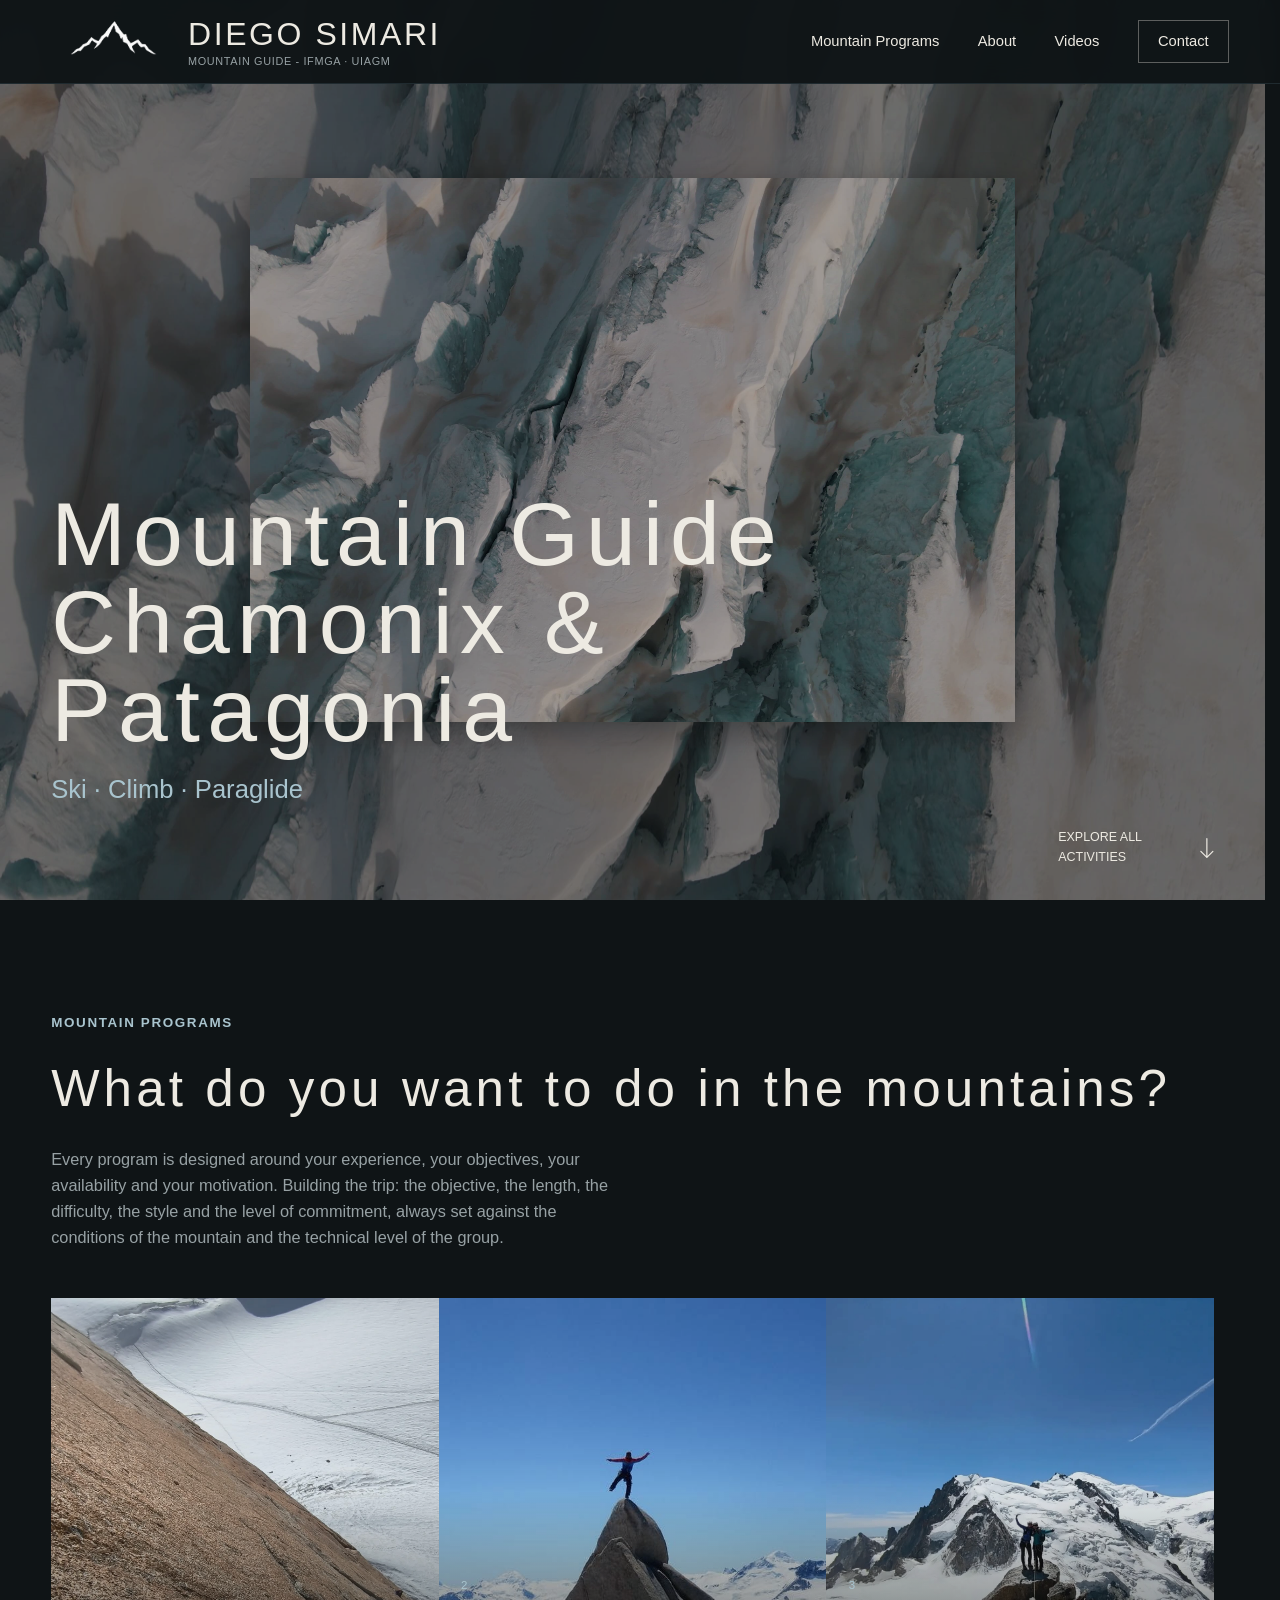
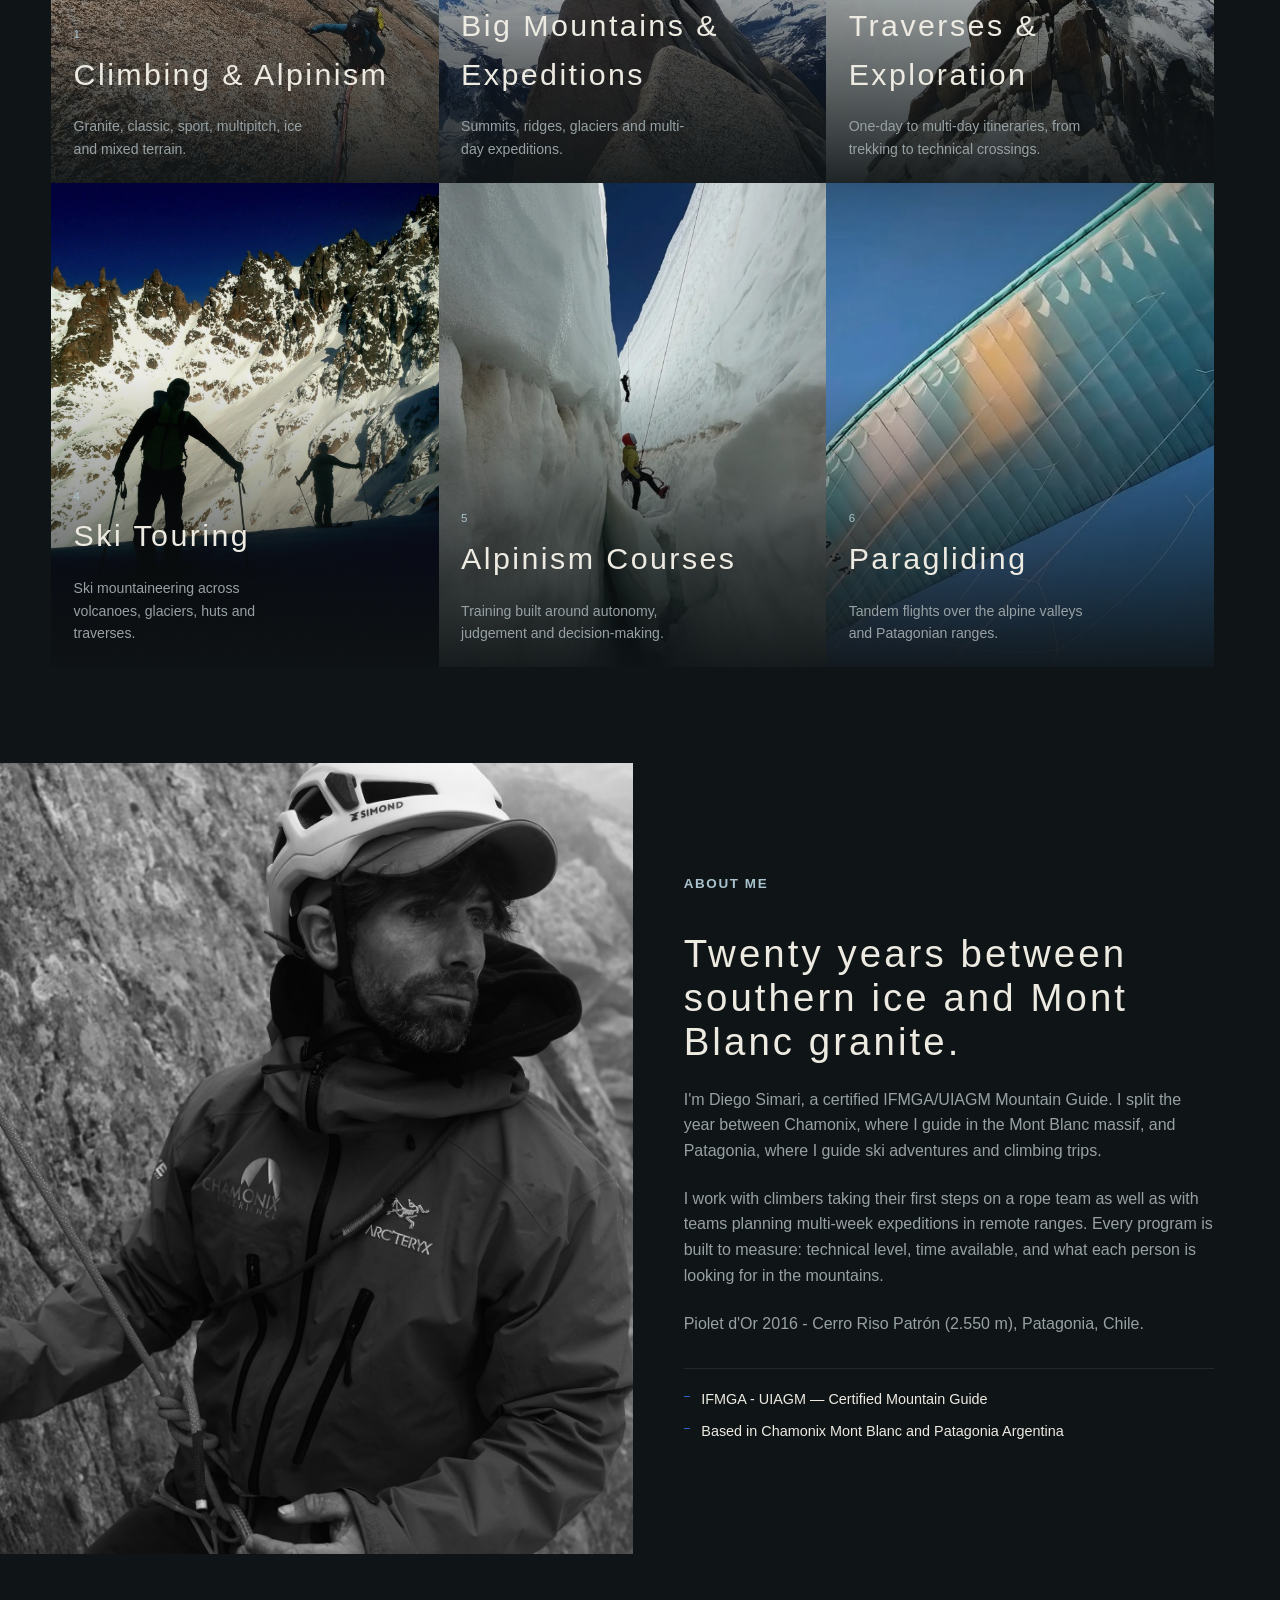
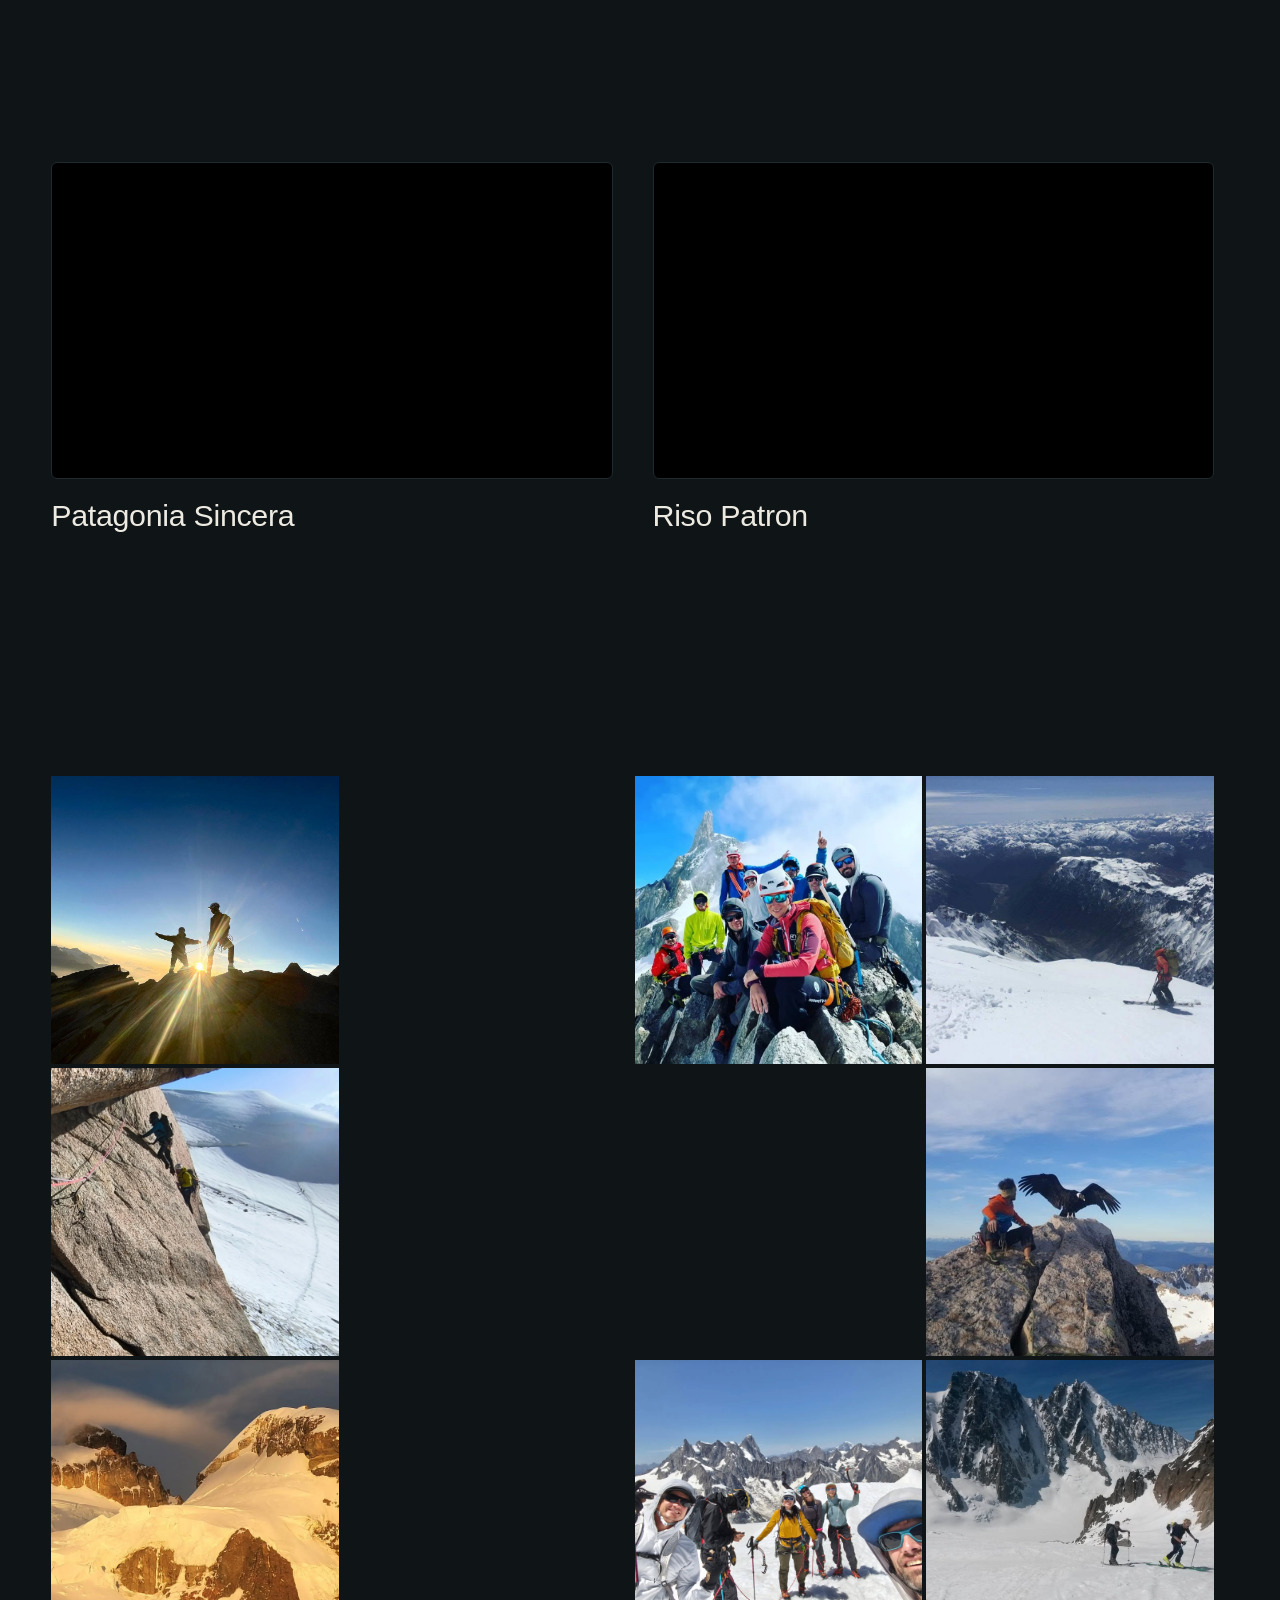
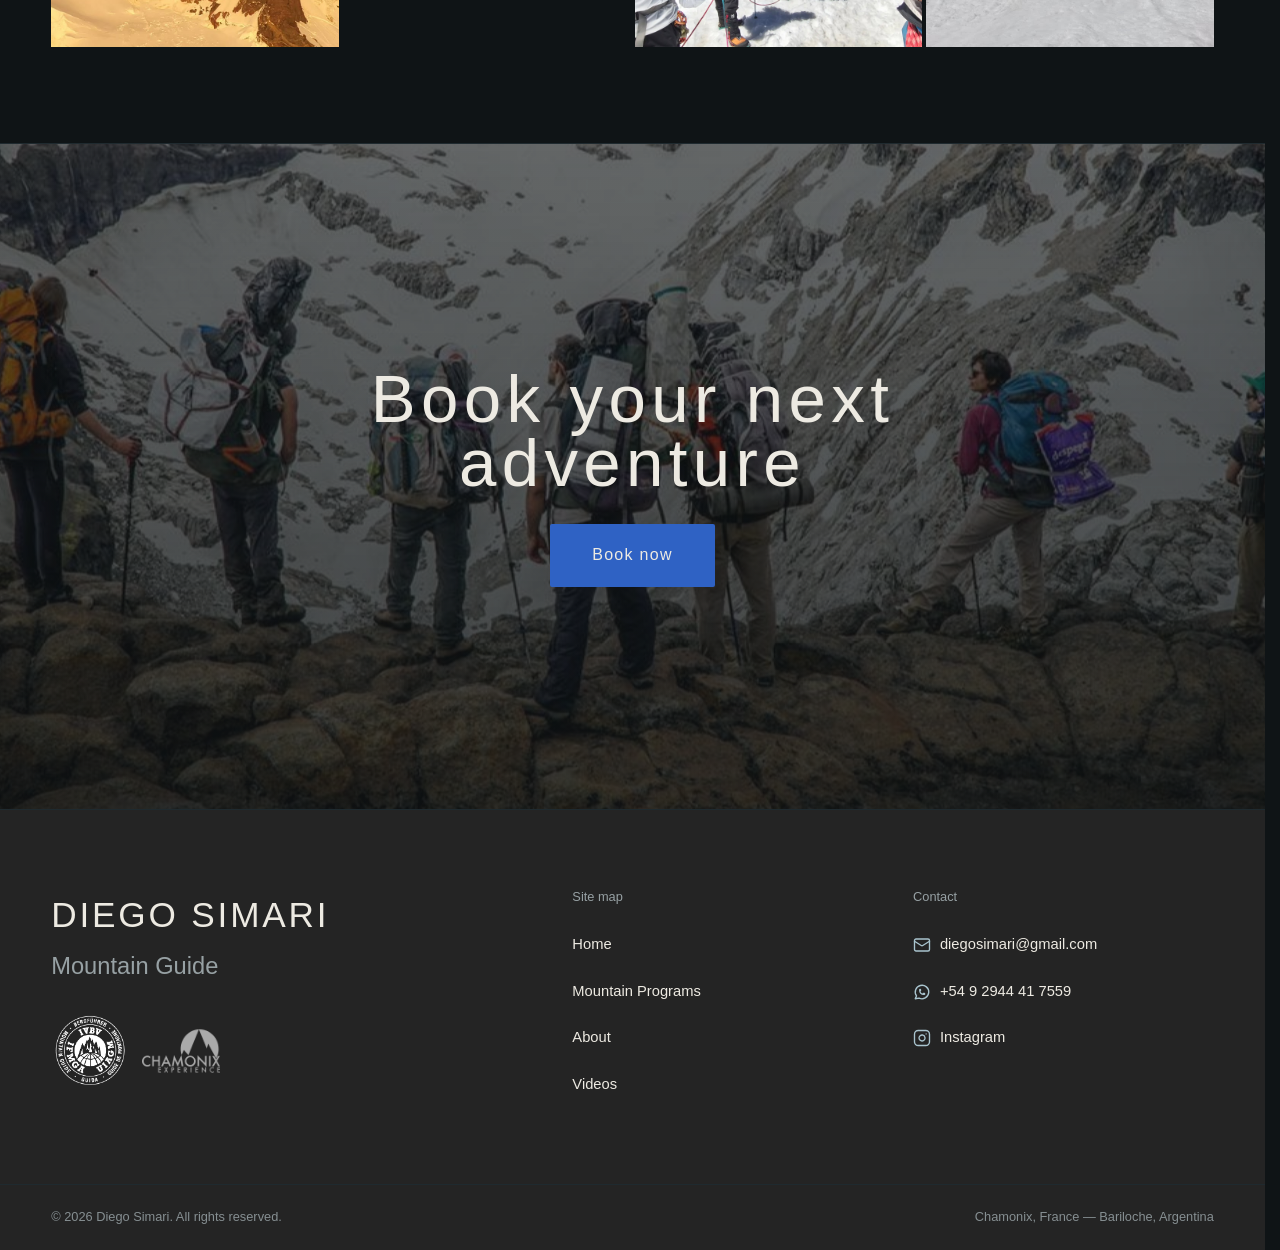
==== index.html @ 01f1dd84 "Publicar versión inicial para cliente" ====
<!DOCTYPE html>
<html lang="en">
<head>
<meta charset="UTF-8">
<meta name="viewport" content="width=device-width, initial-scale=1.0">
<title>Diego Simari — IFMGA/UIAGM Mountain Guide</title>
<meta name="description" content="Diego Simari, IFMGA/UIAGM Mountain Guide. Ski, climbing and paragliding in Chamonix and Patagonia.">

<link rel="preconnect" href="https://fonts.googleapis.com">
<link rel="preconnect" href="https://fonts.gstatic.com" crossorigin>
<link href="https://fonts.googleapis.com/css2?family=Fraunces:ital,opsz,wght@0,9..144,300;0,9..144,400;0,9..144,500;0,9..144,600;1,9..144,400;1,9..144,500&family=Inter:wght@400;500;600&display=swap" rel="stylesheet">

<link rel="stylesheet" href="css/styles.css">
</head>
<body>

<!-- Salto directo al contenido (primer TAB del teclado) -->
<a href="#home" class="skip-link">Skip to content</a>

<!-- Barra de progreso de lectura -->
<div class="scroll-progress" id="scrollProgress" aria-hidden="true"></div>

<!-- ============ NAV ============ -->
<header class="nav" id="nav">
  <div class="nav__inner">
<a href="#home" class="nav__brand">
  <img src="images/logo.png" alt="Logo Diego Simari" class="nav__logo">
  <div class="nav__brand-text">
    <span class="nav__brand-name">DIEGO SIMARI</span>
    <span class="nav__brand-tag">MOUNTAIN GUIDE - IFMGA · UIAGM</span>
  </div>
</a>

    <nav class="nav__links" id="navLinks" aria-label="Main">
      <a href="#guides" class="nav__link">Mountain Programs</a>
      <a href="#about" class="nav__link">About</a>
      <a href="#videos" class="nav__link">Videos</a>
      <a href="#contact" class="nav__link nav__link--cta">Contact</a>
    </nav>

    <button class="nav__toggle" id="navToggle" aria-expanded="false" aria-controls="navLinks" aria-label="Open menu">
      <span></span><span></span><span></span>
    </button>
  </div>
</header>

<!-- ============ HERO ============ -->
<section id="home" class="hero">
  <div class="hero__media" id="heroMedia">
    <!-- REEMPLAZAR: foto principal de montaña (idealmente 2400x1600px o más) -->
  <img class="ph ph--hero" src="images/hero.jpg" alt="" fetchpriority="high" decoding="async">

  <video class="hero__video" autoplay loop muted playsinline preload="metadata" poster="images/hero.jpg" aria-hidden="true" tabindex="-1">
      <source src="videos/banner.mp4" type="video/mp4">
    </video>
  </div>
  <div class="hero__scrim"></div>

  <div class="hero__content">
     <h1 class="hero__titlee">Mountain Guide</h1>
    <h1 class="hero__title">Chamonix &amp; Patagonia</h1>
    <p class="hero__subtitle">Ski · Climb · Paraglide</p>
  </div>

  <a href="#guides" class="hero__scroll" aria-label="Keep scrolling">
    <span>EXPLORE ALL ACTIVITIES</span>
    <svg width="16" height="24" viewBox="0 0 16 24" fill="none" aria-hidden="true">
      <path d="M8 1V23M8 23L1 16M8 23L15 16" stroke="currentColor" stroke-width="1.4" stroke-linecap="round" stroke-linejoin="round"/>
    </svg>
  </a>
</section>

<!-- ============ GUIDES ============ -->
<section id="guides" class="guiadas">
  <div class="section-head">
    <p class="section-head__eyebrow">Mountain programs</p>
    <h2 class="section-head__title">What do you want to do in the mountains?</h2>
    <p class="section-head__lede">Every program is designed around your experience, your objectives, your availability and your motivation. Building the trip: the objective, the length, the difficulty, the style and the level of commitment, always set against the conditions of the mountain and the technical level of the group.</p>
    <!-- <p class="section-head__flow">Objective → Experience → Duration → Technical level → Intensity → Conditions → Final program</p> -->
  </div>

  <div class="guide-grid" id="guideGrid">
    <!-- Las 6 tarjetas se generan desde js/script.js (objeto GUIDES) -->
  </div>
</section>

<!-- Guide modal -->
<div class="modal" id="guideModal" aria-hidden="true">
  <div class="modal__backdrop" data-close></div>
  <div class="modal__panel" role="dialog" aria-modal="true" aria-labelledby="modalTitle">
    <button class="modal__close" data-close aria-label="Close">
      <svg width="18" height="18" viewBox="0 0 18 18" fill="none" aria-hidden="true">
        <path d="M1 1L17 17M17 1L1 17" stroke="currentColor" stroke-width="1.4" stroke-linecap="round"/>
      </svg>
    </button>

    <div class="modal__body">
      <div class="modal__photos" id="modalPhotos"><!-- fotos generadas por JS --></div>

      <div class="modal__text">
        <p class="modal__code" id="modalCode"></p>
        <h3 class="modal__title" id="modalTitle"></h3>
        <p class="modal__tagline" id="modalTagline"></p>
        <div class="modal__paragraphs" id="modalParagraphs"></div>
      </div>
    </div>

    <div class="modal__footer">
      <p class="modal__footer-text" id="modalFooterText"></p>
      <a href="#contact" class="btn btn--primary" data-close>Book now</a>
    </div>
  </div>
</div>

<!-- ============ ABOUT ============ -->
<section id="about" class="about">
  <div class="about__media">
    <!-- REEMPLAZAR: retrato de Diego en montaña -->
     <img class="ph ph--about" src="images/diegop.jpg" alt="Diego Simari, IFMGA mountain guide" loading="lazy" decoding="async">
  </div>

  <div class="about__content">
    <p class="about__eyebrow">About Me</p>
    <h2 class="about__title">Twenty years between southern ice and Mont Blanc granite.</h2>
    <p class="about__text">
      I'm Diego Simari, a certified IFMGA/UIAGM Mountain Guide. I split the year between Chamonix, where I guide 
      in the Mont Blanc massif, and Patagonia, where I guide ski adventures and climbing trips.
    </p>
    <p class="about__text">
      I work with climbers taking their first steps on a rope team as well as with teams planning multi-week
      expeditions in remote ranges. Every program is built to measure: technical level, time available, and
      what each person is looking for in the mountains.
    </p>
      <p class="about__text">
     Piolet d'Or 2016 - Cerro Riso Patrón (2.550 m), Patagonia, Chile.
    </p>

    <ul class="about__creds">
      <li>IFMGA - UIAGM — Certified Mountain Guide</li>
      <li>Based in Chamonix Mont Blanc and Patagonia Argentina</li>
    </ul>
  </div>
</section>


<!-- ============ FEATURED VIDEOS ============ -->
<section class="videos-section" id="videos">
  <div class="videos-section__container">
    <div class="videos-grid">
      
      <!-- Video 1 -->
      <article class="video-card">
        <div class="video-card__wrapper">
          <iframe 
            src="https://www.youtube.com/embed/SKAvzhN_6uI" 
            title="Patagonia Sincera" 
            allow="accelerometer; autoplay; clipboard-write; encrypted-media; gyroscope; picture-in-picture; web-share" 
            referrerpolicy="strict-origin-when-cross-origin"
            loading="lazy"
            allowfullscreen>
          </iframe>
        </div>
        <h3 class="video-card__title">Patagonia Sincera</h3>
      </article>

      <!-- Video 2 -->
      <article class="video-card">
        <div class="video-card__wrapper">
          <iframe 
            src="https://player.vimeo.com/video/209750060?title=0&byline=0&portrait=0" 
            width="100%" 
            height="100%" 
            frameborder="0" 
            allow="autoplay; fullscreen; picture-in-picture" 
            allowfullscreen>
          </iframe>
        </div>
        <h3 class="video-card__title">Riso Patron</h3>
      </article>

    </div>
  </div>
</section>

<!-- ============ GALLERY ============ -->
<section class="gallery">
  <div class="section-head section-head--center">
    <!-- <h2 class="section-head__title">On the mountain</h2> -->
  </div>

  <div class="gallery__grid" id="galleryGrid">
    <img src="images/summit2.jpg" alt="Summit ridge at sunrise" loading="lazy" decoding="async">
    <img src="images/climb5.jpg" alt="Granite multipitch climbing" loading="lazy" decoding="async">
    <img src="images/summit3.jpg" alt="Summit push on snow" loading="lazy" decoding="async">
    <img src="images/ski.jpg" alt="Ski touring descent" loading="lazy" decoding="async">
    <img src="images/climb4.jpeg" alt="Rock climbing on Patagonian granite" loading="lazy" decoding="async">
    <img src="images/summit7.jpg" alt="Team on the summit" loading="lazy" decoding="async">
    <img src="images/lookout.jpg" alt="Lookout over the valley" loading="lazy" decoding="async">
    <img src="images/condor.jpg" alt="Condor over the range" loading="lazy" decoding="async">
    <img src="images/trona.jpg" alt="Cerro Tronador" loading="lazy" decoding="async">
    <img src="images/ski3.jpg" alt="Ski mountaineering traverse" loading="lazy" decoding="async">
    <img src="images/summit.jpg" alt="Summit panorama" loading="lazy" decoding="async">
    <img src="images/ski2.jpg" alt="Skinning up at first light" loading="lazy" decoding="async">
  </div>
</section>

<!-- ============ CTA / VIDEO BANNER ============ -->
<section id="contact" class="cta-banner">
  <div class="cta-banner__media">
    <!-- REEMPLAZAR: video de fondo. Ver comentario en el <video> más abajo -->
   <img class="cta-banner__img" src="images/summit5.jpg" alt="" loading="lazy" decoding="async">
    <div class="cta-banner__scrim"></div>
   <!-- <video class="cta-banner__video" autoplay muted loop playsinline poster="images/hero.jpg">
    <source src="videos/banner.mp4" type="video/mp4">
  </video> -->
</div>

  <div class="cta-banner__content">
    <h2 class="cta-banner__title">Book your next adventure</h2>
    <a href="mailto:diegosimari@gmail.com" class="btn btn--primary btn--large">Book now</a>
    <!-- <p class="cta-banner__contact">
      <a href="mailto:contact@diegosimari.com">contact@diegosimari.com</a>
      <span aria-hidden="true">·</span>
      <a href="tel:+330000000000">+33 0 00 00 00 00</a>
    </p> -->
  </div>
</section>

<!-- ============ FOOTER ============ -->
<footer class="footer">
  <div class="footer__top">
    <div class="footer__brand">
      <p class="footer__brand-name">DIEGO SIMARI</p>
      <p class="footer__brand-tag">Mountain Guide</p>

      <div class="footer__logos">
        <!-- REEMPLAZAR: logo del guía y logos oficiales IFMGA / UIAGM -->
        <img class="ph ph--logo" src="images/logoguide.png" alt="Guide logo">
        <img class="ph ph--logo" src="images/chamex.png" alt="Chamex logo">
        <!-- <div class="ph ph--logo" data-ph-label="IFMGA logo"></div>
        <div class="ph ph--logo" data-ph-label="UIAGM logo"></div> -->
      </div>
    </div>

    <div class="footer__col">
      <p class="footer__col-title">Site map</p>
      <nav class="footer__links">
        <a href="#home">Home</a>
        <a href="#guides">Mountain Programs</a>
        <a href="#about">About</a>
        <a href="#videos">Videos</a>
        <!-- <a href="#contact">Contact</a> -->
      </nav>
    </div>

    <div class="footer__col">
      <p class="footer__col-title">Contact</p>
      <div class="footer__links">
       <!-- Email -->
  <a href="mailto:diegosimari@gmail.com" class="footer__link-with-icon">
    <svg width="18" height="18" viewBox="0 0 24 24" fill="none" stroke="currentColor" stroke-width="1.8" stroke-linecap="round" stroke-linejoin="round" aria-hidden="true">
      <rect width="20" height="16" x="2" y="4" rx="2"/>
      <path d="m22 7-8.97 5.7a1.94 1.94 0 0 1-2.06 0L2 7"/>
    </svg>
    <span>diegosimari@gmail.com</span>
  </a>

  <!-- WhatsApp -->
  <a href="https://wa.me/5492944417559" target="_blank" rel="noopener noreferrer" class="footer__link-with-icon">
    <svg width="18" height="18" viewBox="0 0 24 24" fill="none" stroke="currentColor" stroke-width="1.8" stroke-linecap="round" stroke-linejoin="round" aria-hidden="true">
      <path d="M3 21l1.65-3.8a9 9 0 1 1 3.4 2.9L3 21"/>
      <path d="M9 10a0.5 0.5 0 0 0 1 0V9a0.5 0.5 0 0 0-1 0v1a5 5 0 0 0 5 5h1a0.5 0.5 0 0 0 0-1h-1a0.5 0.5 0 0 0 0 1"/>
    </svg>
    <span>+54 9 2944 41 7559</span>
  </a>

  <!-- Instagram -->
  <a href="https://www.instagram.com/simarron.patagonico/" target="_blank" rel="noopener noreferrer" class="footer__link-with-icon">
    <svg width="18" height="18" viewBox="0 0 24 24" fill="none" stroke="currentColor" stroke-width="1.8" stroke-linecap="round" stroke-linejoin="round" aria-hidden="true">
      <rect width="20" height="20" x="2" y="2" rx="5" ry="5"/>
      <path d="M16 11.37A4 4 0 1 1 12.63 8 4 4 0 0 1 16 11.37z"/>
      <line x1="17.5" x2="17.51" y1="6.5" y2="6.5"/>
    </svg>
    <span>Instagram</span>
  </a>
      </div>
    </div>

    <!-- <div class="footer__col footer__col--cta">
      <p class="footer__col-title">Ready to explore?</p>
      <a href="mailto:contact@diegosimari.com" class="btn btn--outline">Direct contact</a>
    </div> -->
  </div>

  <div class="footer__bottom">
    <p>© <span id="year"></span> Diego Simari. All rights reserved.</p>
    <p>Chamonix, France — Bariloche, Argentina</p>
  </div>
</footer>

<!-- ============ LIGHTBOX DE GALERÍA ============ -->
<div class="lightbox" id="lightbox" aria-hidden="true" role="dialog" aria-modal="true" aria-label="Photo gallery">
  <img class="lightbox__img" id="lightboxImg" src="" alt="">

  <button class="lightbox__btn lightbox__btn--close" data-lb="close" aria-label="Close gallery">
    <svg width="18" height="18" viewBox="0 0 18 18" fill="none" aria-hidden="true">
      <path d="M1 1L17 17M17 1L1 17" stroke="currentColor" stroke-width="1.4" stroke-linecap="round"/>
    </svg>
  </button>

  <button class="lightbox__btn lightbox__btn--prev" data-lb="prev" aria-label="Previous photo">
    <svg width="20" height="20" viewBox="0 0 24 24" fill="none" aria-hidden="true">
      <path d="M15 5L8 12L15 19" stroke="currentColor" stroke-width="1.5" stroke-linecap="round" stroke-linejoin="round"/>
    </svg>
  </button>

  <button class="lightbox__btn lightbox__btn--next" data-lb="next" aria-label="Next photo">
    <svg width="20" height="20" viewBox="0 0 24 24" fill="none" aria-hidden="true">
      <path d="M9 5L16 12L9 19" stroke="currentColor" stroke-width="1.5" stroke-linecap="round" stroke-linejoin="round"/>
    </svg>
  </button>

  <p class="lightbox__counter" id="lightboxCounter"></p>
</div>

<!-- ============ VOLVER ARRIBA ============ -->
<button class="to-top" id="toTop" aria-label="Back to top">
  <svg width="18" height="18" viewBox="0 0 24 24" fill="none" aria-hidden="true">
    <path d="M12 19V5M12 5L5 12M12 5L19 12" stroke="currentColor" stroke-width="1.5" stroke-linecap="round" stroke-linejoin="round"/>
  </svg>
</button>

<script src="js/script.js"></script>
</body>
</html>
---- css/styles.css ----
@font-face {
  font-family: 'BootzyTM';
  src: url('fonts/BootzyTM.woff2') format('woff2');
  font-weight: normal;
  font-style: normal;
  font-display: swap;
}

@font-face {
  font-family: 'Avenir';
  src: url('fonts/avenir.ttc') format('truetype-collection');
  font-weight: normal;
  font-style: normal;
  font-display: swap;
}

/* ==========================================================================
   DIEGO SIMARI — GUÍA DE ALTA MONTAÑA
   Sistema: editorial alpino oscuro. Roca / hielo / alpenglow.
   ========================================================================== */

:root{
  /* --- color --- */
  --ink:        #0F1416;   /* fondo principal, casi negro con tinte frío */
  --ink-2:      #171F23;   /* paneles elevados */
  --ink-3:      #1F2A2F;   /* bordes / divisores sobre fondo oscuro */
  --bone:       #EDEAE2;   /* texto principal sobre oscuro */
  --stone:      #97A1A4;   /* texto secundario */
  --stone-dim:  #868F92;   /* texto terciario / meta (subido de #6B7477: no llegaba a 4.5:1) */
  --ice:        #A9C4CE;   /* acento frío secundario */
  --ember:      #2F62C4;   /* acento primario (bajado de #407ce4: el texto del botón no llegaba a 4.5:1) */
  --ember-dim:  #164f99;

  /* --- type --- */
  --f-display: 'Fraunces', Georgia, serif;
  --f-body: 'Inter', -apple-system, BlinkMacSystemFont, sans-serif;

  /* --- layout --- */
  --gutter: clamp(1.25rem, 4vw, 3.5rem);
  --nav-h: 84px;
  --nav-h-compact: 66px;
  --radius: 2px;

  /* --- motion (una sola curva para todo el sitio) --- */
  --ease: cubic-bezier(0.16, 1, 0.3, 1);
  --dur-fast: 0.22s;
  --dur: 0.45s;
  --dur-slow: 0.8s;
}

*, *::before, *::after{ box-sizing: border-box; }

html{
  scroll-behavior: smooth;
  /* el ancla queda por debajo de la nav, con aire */
  scroll-padding-top: calc(var(--nav-h) + 16px);
  scrollbar-gutter: stable;
}

@media (prefers-reduced-motion: reduce){
  html{ scroll-behavior: auto; }
  *, *::before, *::after{
    animation-duration: 0.001ms !important;
    animation-iteration-count: 1 !important;
    transition-duration: 0.001ms !important;
    scroll-behavior: auto !important;
  }
}

body{
  margin: 0;
  background: var(--ink);
  color: var(--bone);
  font-family: Avenir, sans-serif;
  font-size: 16px;
  line-height: 1.6;
  -webkit-font-smoothing: antialiased;
}

body {
  -webkit-user-select: none; /* Safari y Chrome en iOS/Android */
  -moz-user-select: none;    /* Firefox */
  -ms-user-select: none;     /* Internet Explorer / Edge antiguo */
  user-select: none;         /* Estándar (Chrome, Edge modernos) */
}

/* Las fotos siguen protegidas, pero el texto útil se puede copiar:
   mail, teléfono, nombres de cumbres, descripciones de los programas. */
.about__text,
.about__creds li,
.section-head__lede,
.modal__text,
.modal__footer-text,
.footer__link-with-icon span,
.footer__bottom p{
  -webkit-user-select: text;
  -moz-user-select: text;
  user-select: text;
}

img{ max-width: 100%; display: block; }

a{ color: inherit; text-decoration: none; }

h1, h2, h3{
  font-family: Avenir, sans-serif;
  font-weight: 500;
  margin: 0;
  letter-spacing: -0.01em;
}

p{ margin: 0; }

ul{ list-style: none; margin: 0; padding: 0; }

button{ font: inherit; color: inherit; background: none; border: none; cursor: pointer; }

:focus-visible{
  outline: 2px solid var(--ice);
  outline-offset: 3px;
}

.btn{
  display: inline-flex;
  align-items: center;
  justify-content: center;
  padding: 0.9rem 1.9rem;
  font-family: BootzyTM, sans-serif;
  letter-spacing: 0.08em;
  font-size: 0.92rem;
  font-weight: 500;
  border: 1px solid transparent;
  border-radius: var(--radius);
  transition: background 0.25s ease, border-color 0.25s ease, color 0.25s ease, transform 0.25s ease;
}
.btn--primary{
  background: var(--ember);
  color: var(--bone);
}
.btn--primary:hover{
  background: var(--ember-dim);
}
.btn--large{
  padding: 1.1rem 2.6rem;
  font-size: 1rem;
}
.btn--outline{
  border-color: rgba(237,234,226,0.35);
  color: var(--bone);
}
.btn--outline:hover{
  border-color: var(--bone);
  background: rgba(237,234,226,0.06);
}

/* ------------------------------------------------------------------------
   PLACEHOLDER MEDIA
   Bloques temporales para fotos/video/logos. Reemplazar con archivos reales
   y borrar la clase .ph correspondiente (o dejarla como fallback).
   ------------------------------------------------------------------------ */
.ph{
  position: relative;
  width: 100%;
  height: 100%;
  background:
    repeating-linear-gradient(115deg, rgba(169,196,206,0.05) 0 1px, transparent 1px 68px),
    linear-gradient(160deg, #1B2429 0%, #10161A 100%);
  display: flex;
  align-items: flex-start;
  overflow: hidden;
}
.ph::before{
  content: "";
  position: absolute;
  inset: 0;
  background-image: linear-gradient(transparent 60%, rgba(0,0,0,0.35) 100%);
  opacity: 0.9;
}
.ph::after{
  content: attr(data-ph-label);
  position: relative;
  z-index: 1;
  margin: 1rem;
  padding: 0.4rem 0.7rem;
  font-family: var(--f-body);
  font-size: 0.72rem;
  color: var(--stone);
  border: 1px dashed rgba(151,161,164,0.5);
  background: rgba(15,20,22,0.6);
  border-radius: var(--radius);
  max-width: calc(100% - 2rem);
}
/* pequeño ícono de montaña dibujado en el placeholder para dar contexto visual */
.ph--hero, .ph--portrait, .ph--cta, .ph--card, .ph--gallery, .ph--modal{
  background-image:
    linear-gradient(transparent 55%, rgba(0,0,0,0.4) 100%),
    repeating-linear-gradient(115deg, rgba(169,196,206,0.05) 0 1px, transparent 1px 68px),
    linear-gradient(160deg, #1B2429 0%, #10161A 100%);
}

.ph--hero{ 
   opacity: 0.70;
 }

 .ph--about{ 
   opacity: 100%;
 }

.ph--logo{
  height: 78px;
  width: 78px;
  display: flex;
  align-items: center;
  justify-content: center;
  background: none;
  /* border: 1px dashed rgba(151,161,164,0.4); */
}
.ph--logo::before{ display:none; }
.ph--logo::after{
  position: static;
  margin: 0;
  border: none;
  background: none;
  text-align: center;
}

/* ==========================================================================
   NAV
   ========================================================================== */
.nav{
  position: fixed;
  top: 0; left: 0; right: 0;
  z-index: 100;
  height: var(--nav-h);
  display: flex;
  align-items: center;
  background: rgba(15,20,22,0.97); /* Fondo oscuro sólido desde el inicio */
  backdrop-filter: blur(10px);
  -webkit-backdrop-filter: blur(10px);
  border-bottom: 1px solid var(--ink-3);
  transition: background 0.35s ease, border-color 0.35s ease;
}
.nav.is-scrolled{
  background: rgba(15,20,22,0.88);
  backdrop-filter: blur(10px);
  border-bottom: 1px solid var(--ink-3);
}
.nav__inner{
  width: 100%;
  max-width: 1400px;
  margin: 0 auto;
  padding: 0 var(--gutter);
  display: flex;
  align-items: center;
  justify-content: space-between;
}
.nav__brand{
  display: flex;
  flex-direction: row; 
  align-items: center;
  gap: 12px;           
  line-height: 1.15;
}

.nav__logo{
  height: 90px;       
  width: auto;
  object-fit: contain;
  display: block;
}

.nav__brand-text{
  display: flex;
  flex-direction: column;
}

.nav__brand-name{
  font-family: BootzyTM, sans-serif;
  letter-spacing: 0.08em;
  font-size: 2rem;
}
.nav__brand-tag{
  font-size: 0.68rem;
  letter-spacing: 0.06em;
  color: var(--stone);
  margin-top: 2px;
}
.nav__links{
  display: flex;
  align-items: center;
  gap: 2.4rem;
}
.nav__link{
  font-size: 0.92rem;
  color: var(--bone);
  position: relative;
  padding: 4px 0;
}
.nav__link::after{
  content: "";
  position: absolute;
  left: 0; right: 100%;
  bottom: 0;
  height: 1px;
  background: var(--ice);
  transition: right 0.3s ease;
}
.nav__link:hover::after{ right: 0; }
.nav__link--cta{
  padding: 0.55rem 1.2rem;
  border: 1px solid rgba(237,234,226,0.35);
}
.nav__link--cta::after{ display: none; }
.nav__link--cta:hover{
  border-color: var(--bone);
  background: rgba(237,234,226,0.06);
}

.nav__toggle{
  display: none;
  flex-direction: column;
  justify-content: center;
  gap: 5px;
  width: 32px;
  height: 32px;
}
.nav__toggle span{
  display: block;
  height: 1px;
  background: var(--bone);
  transition: transform 0.3s ease, opacity 0.3s ease;
}
.nav__toggle[aria-expanded="true"] span:nth-child(1){ transform: translateY(6px) rotate(45deg); }
.nav__toggle[aria-expanded="true"] span:nth-child(2){ opacity: 0; }
.nav__toggle[aria-expanded="true"] span:nth-child(3){ transform: translateY(-6px) rotate(-45deg); }

@media (max-width: 860px){
  .nav__toggle{ display: flex; }
  .nav__links{
    position: fixed;
    top: var(--nav-h);
    left: 0; right: 0;
    flex-direction: column;
    align-items: flex-start;
    gap: 0;
    background: rgba(15,20,22,0.97);
    border-bottom: 1px solid var(--ink-3);
    max-height: 0;
    overflow: hidden;
    visibility: hidden;
    transition: max-height var(--dur) var(--ease), visibility 0s linear var(--dur);
  }
  /* la altura real la calcula el JS en --menu-h; 70vh es el tope de seguridad */
  .nav__links.is-open{
    max-height: min(var(--menu-h, 320px), 70vh);
    visibility: visible;
    overflow-y: auto;
    transition: max-height var(--dur) var(--ease), visibility 0s;
  }
  .nav__link{
    width: 100%;
    padding: 1.1rem var(--gutter);
    border-bottom: 1px solid var(--ink-3);
    opacity: 0;
    transform: translateY(-6px);
    transition: opacity 0.3s var(--ease), transform 0.3s var(--ease);
  }
  .nav__links.is-open .nav__link{
    opacity: 1;
    transform: none;
    transition-delay: calc(60ms + var(--i, 0) * 45ms);
  }
  .nav__link--cta{ border: none; }
}

/* ==========================================================================
   HERO
   ========================================================================== */
.hero{
  position: relative;
  height: 100svh;
  min-height: 560px;
  display: flex;
  align-items: flex-end;
  overflow: hidden;
}
.hero__media{
  position: absolute;
  inset: -8% 0 -8% 0; /* margen extra para el parallax */
  will-change: transform;
  opacity: 0.7;
}
.hero__scrim{
  position: absolute;
  inset: 0;
  background: linear-gradient(180deg, rgba(15,20,22,0.15) 0%, rgba(15,20,22,0.15) 45%, rgba(15,20,22,0.85) 100%);
}
.hero__content{
  position: relative;
  z-index: 2;
  padding: 0 var(--gutter) clamp(4rem, 10vh, 6.5rem);
  max-width: 1400px;
  margin: 0 auto;
  width: 100%;
}
.hero__title{
  font-family: BootzyTM, sans-serif;
  letter-spacing: 0.08em;
  font-size: clamp(2.6rem, 7vw, 6rem);
  color: var(--bone);
  line-height: 0.98;
}
.hero__titlee{
  font-family: BootzyTM, sans-serif;
  letter-spacing: 0.08em;
  font-size: clamp(2.6rem, 7vw, 11rem);
  color: var(--bone);
  line-height: 0.98;
}
.hero__subtitle{
  margin-top: 0.9rem;
  font-family: bootzyTM, sans-serif;
  font-size: clamp(1.1rem, 2vw, 2.8rem);
  color: var(--ice);
}
.hero__scroll{
  position: absolute;
  z-index: 2;
  right: var(--gutter);
  bottom: 2rem;
  display: flex;
  align-items: center;
  gap: 0.6rem;
  color: var(--bone);
  font-size: 0.78rem;
}

/* Video superpuesto con márgenes de 100px */
.hero__video {
  position: absolute;
  top: 250px;
  bottom: 100px;
  left: 250px;
  right: 100px;
  width: calc(100% - 500px);
  height: calc(100% - 500px);
  object-fit: cover;
  z-index: 1; /* Queda por encima de la imagen */
  box-shadow: 0 10px 30px rgba(0, 0, 0, 0.4); /* Opcional: sombra para darle profundidad */
}

/* Los textos y botones deben quedar siempre por encima del video y de la imagen */
.hero__scrim,
.hero__content,
.hero__scroll {
  position: relative;
  z-index: 2;
}

/* ============ ADAPTACIÓN PARA MÓVILES (PANTALLAS PEQUEÑAS) ============ */
@media (max-width: 768px) {
  .hero__video {
    /* En celulares reducimos los márgenes para que el video no quede demasiado pequeño */
    top: 280px;
    bottom: 100px;
    left: 90px;
    right: 120px;
    width: calc(100% - 180px);
    height: calc(100% - 480px);
    
    /* Mantiene el encuadre vertical centrado */
    object-fit: cover;
  }
}

.hero__scroll svg{ animation: bob 2.2s ease-in-out infinite; }
@keyframes bob{
  0%,100%{ transform: translateY(0); }
  50%{ transform: translateY(5px); }
}
@media (prefers-reduced-motion: reduce){
  .hero__scroll svg{ animation: none; }
}
@media (max-width: 600px){
  .hero__scroll span{ display: none; }
}

/* ==========================================================================
   SECTION HEAD (shared)
   ========================================================================== */
.section-head{
  max-width: 1400px;
  margin: 0 auto;
  padding: clamp(4rem, 9vw, 7rem) var(--gutter) clamp(2rem, 5vw, 3rem);
}
.section-head__title{
  font-size: clamp(2rem, 4vw, 4rem);
  font-family: BootzyTM, sans-serif;
  letter-spacing: 0.08em;
}
.section-head__eyebrow{
  font-size: 0.84rem;
  font-weight: 600;
  letter-spacing: 0.12em;
  text-transform: uppercase;
  color: var(--ice);
  margin-bottom: 0.9rem;
}
.section-head__lede{
  margin-top: 1rem;
  max-width: 62ch;
  color: var(--stone);
  font-size: 1.02rem;
}
.section-head__flow{
  margin-top: 1.4rem;
  font-size: 0.78rem;
  letter-spacing: 0.04em;
  color: var(--stone-dim);
  border-top: 1px solid var(--ink-3);
  padding-top: 1rem;
  max-width: 62ch;
}
.section-head--center{
  text-align: center;
}
.section-head--center .section-head__lede{ margin-left: auto; margin-right: auto; }

/* ==========================================================================
   GUIADAS — grid + modal
   ========================================================================== */
.guiadas{ background: var(--ink); }

.guide-grid{
  max-width: 1400px;
  margin: 0 auto;
  padding: 0 var(--gutter) clamp(4rem, 8vw, 6rem);
  display: grid;
  grid-template-columns: repeat(3, 1fr);
  /* border-top: 1px solid var(--ink-3); */
  /* border-left: 1px solid var(--ink-3); */
}
.guide-card{
  position: relative;
  /* border-right: 1px solid var(--ink-3);
  border-bottom: 1px solid var(--ink-3); */
  aspect-ratio: 4/5;
  text-align: left;
  overflow: hidden;
}
.guide-card__media{
  position: absolute;
  inset: 0;
  transition: transform 0.6s cubic-bezier(0.16,1,0.3,1);
}
.guide-card__img{
  width: 100%;
  height: 100%;
  object-fit: cover;
  display: block;
}
.guide-card:hover .guide-card__media{ transform: scale(1.06); }
.guide-card__scrim{
  position: absolute;
  inset: 0;
  background: linear-gradient(180deg, rgba(15,20,22,0) 40%, rgba(15,20,22,0.92) 100%);
}
.guide-card__body{
  position: absolute;
  left: 0; right: 0; bottom: 0;
  padding: 1.4rem;
  z-index: 1;
}
.guide-card__code{
  font-size: 0.72rem;
  letter-spacing: 0.08em;
  color: var(--ice);
}
.guide-card__title{
  margin-top: 0.4rem;
  font-size: 1.9rem;
  color: var(--bone);
  font-family: BootzyTM, sans-serif;
  letter-spacing: 0.08em;
}
.guide-card__teaser{
  margin-top: 0.5rem;
  font-size: 0.88rem;
  color: var(--stone);
  max-width: 30ch;
}

@media (max-width: 900px){
  .guide-grid{ grid-template-columns: repeat(2, 1fr); }
}
@media (max-width: 560px){
  .guide-grid{ grid-template-columns: 1fr; }
  .guide-card{ aspect-ratio: 4/3.4; }
}

/* Modal */
.modal{
  position: fixed;
  inset: 0;
  z-index: 200;
  display: none;
  align-items: center;
  justify-content: center;
  padding: clamp(1rem, 4vw, 3rem);
}

.modal.is-open{ display: flex; }
.modal__backdrop{
  position: absolute;
  inset: 0;
  background: rgba(10,13,15,0.82);
  backdrop-filter: blur(4px);
}
.modal__panel{
  position: relative;
  z-index: 1;
  width: min(1080px, 100%);
  max-height: min(88vh, 900px);
  overflow-y: auto;
  background: var(--ink-2);
  border: 1px solid var(--ink-3);
}

.modal__close svg,
.modal__close svg * {
  pointer-events: none;
}

.modal__close{
  position: sticky;
  float: right;
  top: 1rem;
  right: 1rem;
  margin: 1rem 1rem -2.6rem 0;
  z-index: 2;
  width: 40px;
  height: 40px;
  display: flex;
  align-items: center;
  justify-content: center;
  background: rgba(15,20,22,0.7);
  color: var(--bone);
}
.modal__body{
  display: grid;
  grid-template-columns: 1.05fr 1fr;
  gap: 0;
}
.modal__photos{
  display: grid;
  grid-template-columns: 1fr 1fr;
  gap: 2px;
  background: var(--ink-3);
  align-content: start;
  position: sticky;
  top: 0;
  align-self: start;
}
.modal__photos .ph{ aspect-ratio: 1/1; }
.modal__photos .ph:first-child{
  grid-column: 1 / -1;
  aspect-ratio: 16/11;
}
.modal__photo{
  width: 100%;
  height: 100%;
  object-fit: cover;
  display: block;
  aspect-ratio: 1/1;
}
.modal__photo:first-child{
  grid-column: 1 / -1;
  aspect-ratio: 16/11;
}
.modal__text{
  padding: clamp(1.75rem, 4vw, 3rem);
}
.modal__code{
  font-size: 0.75rem;
  letter-spacing: 0.08em;
  color: var(--ice);
}
.modal__title{
  margin-top: 0.5rem;
  font-size: clamp(1.6rem, 3vw, 2.2rem);
  font-family: BootzyTM, sans-serif;
  letter-spacing: 0.08em;
}
.modal__tagline{
  margin-top: 0.7rem;
  font-family: var(--f-display);
  color: var(--stone);
  font-size: 1.05rem;
}
.modal__paragraphs{
  margin-top: 1.4rem;
  display: flex;
  flex-direction: column;
  gap: 1rem;
  color: var(--stone);
}
.modal__paragraphs p{ font-size: 0.96rem; }
.modal__section{
  border-top: 1px solid var(--ink-3);
  padding-top: 1.1rem;
}
.modal__section-title{
  font-family: var(--f-body);
  font-size: 0.74rem;
  font-weight: 600;
  letter-spacing: 0.09em;
  text-transform: uppercase;
  color: var(--ice);
  margin: 0 0 0.7rem;
}
.modal__list{
  list-style: none;
  margin: 0;
  padding: 0;
  display: grid;
  grid-template-columns: 1fr 1fr;
  gap: 0.35rem 1.2rem;
}
.modal__list li{
  font-size: 0.9rem;
  color: var(--bone);
  padding-left: 0.85rem;
  position: relative;
}
.modal__list li::before{
  content: "";
  position: absolute;
  left: 0; top: 0.62em;
  width: 5px; height: 1px;
  background: var(--ember);
}
@media (max-width: 520px){
  .modal__list{ grid-template-columns: 1fr; }
}
.modal__footer{
  border-top: 1px solid var(--ink-3);
  padding: 1.6rem clamp(1.75rem, 4vw, 3rem);
  display: flex;
  align-items: center;
  justify-content: space-between;
  gap: 1.5rem;
  flex-wrap: wrap;
}
.modal__footer-text{
  color: var(--stone);
  font-size: 0.9rem;
  max-width: 42ch;
}

@media (max-width: 760px){
  .modal__body{ grid-template-columns: 1fr; }
  .modal__photos{ position: static; }
}

/* ==========================================================================
   ABOUT
   ========================================================================== */
.about{
  display: grid;
  grid-template-columns: 1fr 1fr;
  /* border-top: 1px solid var(--ink-3); */
}
.about__media{
  aspect-ratio: auto;
  min-height: 480px;
}
.about__content{
  padding: clamp(3rem, 6vw, 6rem) var(--gutter);
  display: flex;
  flex-direction: column;
  justify-content: center;
  gap: 1.4rem;
  max-width: 640px;
}
.about__eyebrow{
  font-size: 0.84rem;
  font-weight: 600;
  letter-spacing: 0.12em;
  text-transform: uppercase;
  color: var(--ice);
  margin-bottom: 0.9rem;
}
.about__title{
  font-size: clamp(1.7rem, 3vw, 2.4rem);
  line-height: 1.15;
  font-family: BootzyTM, sans-serif;
  letter-spacing: 0.08em;
}
.about__text{
  color: var(--stone);
  font-size: 1rem;
}
.about__creds{
  margin-top: 0.6rem;
  border-top: 1px solid var(--ink-3);
  padding-top: 1.2rem;
  display: flex;
  flex-direction: column;
  gap: 0.55rem;
}
.about__creds li{
  font-size: 0.9rem;
  color: var(--bone);
  padding-left: 1.1rem;
  position: relative;
}
.about__creds li::before{
  content: "";
  position: absolute;
  left: 0; top: 0.55em;
  width: 6px; height: 1px;
  background: var(--ember);
}

@media (max-width: 900px){
  .about{ grid-template-columns: 1fr; }
  .about__media{ min-height: 340px; }
}

/* ==========================================================================
   FEATURED VIDEOS
   ========================================================================== */
.videos-section {
  padding: 4rem var(--gutter, 1.5rem);
  background: var(--ink-1, #0f1416);
  margin-top: 160px; /* Para que el borde superior del fondo se vea sobre el borde inferior del hero */
}

.videos-section__container {
  max-width: 1400px;
  margin: 0 auto;
}

/* Grilla de 2 columnas */
.videos-grid {
  display: grid;
  grid-template-columns: repeat(2, 1fr);
  gap: 2rem;
}

.video-card {
  display: flex;
  flex-direction: column;
  gap: 1rem;
}

/* Mantener relación de aspecto 16:9 responsive */
.video-card__wrapper {
  position: relative;
  width: 100%;
  padding-top: 56.25%; /* Aspect ratio 16:9 */
  background: #000;
  border-radius: 6px;
  overflow: hidden;
  border: 1px solid var(--ink-3, rgba(255, 255, 255, 0.1));
}

.video-card__wrapper iframe {
  position: absolute;
  top: 0;
  left: 0;
  width: 100%;
  height: 100%;
  border: 0;
}

/* Título debajo del video */
.video-card__title {
  font-family: BootzyTM, sans-serif;
  font-size: 1.9rem;
  font-weight: 500;
  color: var(--bone, #edeae2);
  line-height: 1.35;
  margin: 0;
}

/* Adaptación para pantallas pequeñas (1 columna en móviles) */
@media (max-width: 768px) {
  .videos-grid {
    grid-template-columns: 1fr;
    gap: 2.5rem;
  }
}

/* ==========================================================================
   GALLERY — 4 x 3
   ========================================================================== */
.gallery{ background: var(--ink); }
.gallery__grid{
  max-width: 1400px;
  margin: 0 auto;
  padding: 0 var(--gutter) clamp(4rem, 8vw, 6rem);
  display: grid;
  grid-template-columns: repeat(4, 1fr);
  gap: 2px;
}
.gallery__grid .ph{ aspect-ratio: 1/1; }

.gallery__grid img {
  width: 100%;
  height: 100%;
  aspect-ratio: 1 / 1;      /* Forzado a proporción de cuadrado perfecto */
  object-fit: cover;        /* Recorta y llena el espacio sin deformar la foto */
  object-position: center;   /* Centra la imagen en el recorte */
  display: block;
}

@media (max-width: 900px){
  .gallery__grid{ grid-template-columns: repeat(3, 1fr); }
}
@media (max-width: 560px){
  .gallery__grid{ grid-template-columns: repeat(2, 1fr); }
}

/* ==========================================================================
   CTA BANNER / VIDEO
   ========================================================================== */
/* ==========================================================================
   CTA BANNER / PARALLAX PRO
   ========================================================================== */
.cta-banner {
  position: relative;
  min-height: 74vh;
  display: flex;
  align-items: center;
  justify-content: center;
  overflow: hidden;
  border-top: 1px solid var(--ink-3);
  background: var(--ink); /* Fondo oscuro por si acaso */
}

.cta-banner__media {
  position: absolute;
  inset: 0;
  width: 100%;
  height: 100%;
  overflow: hidden;
}

/* Imagen con margen vertical extra para el movimiento Parallax */
.cta-banner__img {
  position: absolute;
  top: -35%;
  left: 0;
  width: 100%;
  height: 150%;             /* Altura extra para evitar bordes blancos arriba/abajo */
  object-fit: cover;
  object-position: center;
  opacity: 0.8;             /* 80% de opacidad */
  will-change: transform;   /* Renderizado fluido por hardware */
}

.cta-banner__scrim {
  position: absolute;
  inset: 0;
  background: linear-gradient(180deg, rgba(15,20,22,0.55) 0%, rgba(15,20,22,0.75) 100%);
  z-index: 1;
}

.cta-banner__content {
  position: relative;
  z-index: 2;
  text-align: center;
  padding: 4rem var(--gutter);
  display: flex;
  flex-direction: column;
  align-items: center;
  gap: 1.8rem;
}

.cta-banner__title {
  /* estaba invertido: clamp(6rem, 5vw, 3.4rem) quedaba fijo en 6rem y desbordaba en mobile */
  font-size: clamp(2.2rem, 6vw, 4.2rem);
  max-width: 18ch;
  letter-spacing: 0.08em;
  font-family: BootzyTM, sans-serif;
  line-height: 0.95;
}

.cta-banner__contact {
  display: flex;
  gap: 0.6rem;
  color: var(--stone);
  font-size: 0.92rem;
  flex-wrap: wrap;
  justify-content: center;
}

.cta-banner__contact a:hover { 
  color: var(--bone); 
}

/* ==========================================================================
   FOOTER
   ========================================================================== */
.footer{ background: rgb(36, 36, 36); border-top: 1px solid var(--ink-3); }
.footer__top{
  max-width: 1400px;
  margin: 0 auto;
  padding: clamp(3rem, 6vw, 5rem) var(--gutter);
  display: grid;
  grid-template-columns: 1.6fr 1fr 1fr;
  gap: 2.5rem;
}
.footer__brand-name{
  font-family: BootzyTM, sans-serif;
  letter-spacing: 0.08em;
  font-size: 2.2rem;
}
.footer__brand-tag{
  margin-top: 0.3rem;
  color: var(--stone);
  font-size: 1.48rem;
}
.footer__logos{
  margin-top: 1.6rem;
  display: flex;
  gap: 0.8rem;
  flex-wrap: wrap;
}
.footer__col-title{
  font-size: 0.8rem;
  color: var(--stone);
  margin-bottom: 1rem;
}
.footer__links{
  display: flex;
  flex-direction: column;
  gap: 0.65rem;
}
.footer__links a{
  font-size: 0.92rem;
  color: var(--bone);
  width: fit-content;
  border-bottom: 1px solid transparent;
}
.footer__links a:hover{ border-color: var(--stone); }
.footer__col--cta{ display: flex; flex-direction: column; align-items: flex-start; }
.footer__col--cta .btn{ margin-top: 0.2rem; }

.footer__bottom{
  border-top: 1px solid var(--ink-3);
  max-width: 1400px;
  margin: 0 auto;
  padding: 1.4rem var(--gutter);
  display: flex;
  justify-content: space-between;
  flex-wrap: wrap;
  gap: 0.6rem;
  font-size: 0.8rem;
  color: var(--stone-dim);
}

.footer__link-with-icon {
  display: inline-flex;
  align-items: center;
  gap: 0.55rem;
}

.footer__link-with-icon svg {
  flex-shrink: 0;
  color: var(--ice); /* O usa var(--bone) si prefieres los iconos en blanco */
  transition: color 0.25s ease;
}

.footer__link-with-icon:hover svg {
  color: var(--ember); /* Cambia el color del icono al pasar el ratón */
}

@media (max-width: 900px){
  .footer__top{ grid-template-columns: 1fr 1fr; }
}
@media (max-width: 560px){
  .footer__top{ grid-template-columns: 1fr; }
  .footer__bottom{ flex-direction: column; }
}

/* ==========================================================================
   SCROLL REVEAL (single restrained pattern, headings only)
   ========================================================================== */
.reveal{
  opacity: 0;
  transform: translateY(18px);
  transition: opacity 0.8s ease, transform 0.8s ease;
}
.reveal.is-visible{
  opacity: 1;
  transform: translateY(0);
}
@media (prefers-reduced-motion: reduce){
  .reveal{ opacity: 1; transform: none; }
}

/* ==========================================================================
   ============ CAPA UX / NAVEGABILIDAD / MOTION (agregado) =================
   Todo lo de acá abajo es aditivo: no reemplaza reglas anteriores, solo
   suma estados, transiciones y componentes nuevos. Si algo no te gusta,
   se puede borrar el bloque completo sin romper el sitio.
   ========================================================================== */

/* --- Skip link: primer tab del teclado salta al contenido -------------- */
.skip-link{
  position: absolute;
  left: var(--gutter);
  top: -100px;
  z-index: 300;
  padding: 0.7rem 1.2rem;
  background: var(--ink-2);
  border: 1px solid var(--ice);
  color: var(--bone);
  font-size: 0.85rem;
  transition: top var(--dur-fast) var(--ease);
}
.skip-link:focus{ top: 12px; }

/* --- Barra de progreso de lectura, pegada al borde inferior de la nav -- */
.scroll-progress{
  position: fixed;
  top: 0; left: 0;
  height: 2px;
  width: 100%;
  z-index: 101;
  transform: scaleX(var(--progress, 0));
  transform-origin: 0 50%;
  background: linear-gradient(90deg, var(--ice), var(--ember));
  pointer-events: none;
  will-change: transform;
}

/* --- NAV: se compacta al scrollear y marca la sección activa ----------- */
.nav{
  transition: background var(--dur) var(--ease),
              border-color var(--dur) var(--ease),
              height var(--dur) var(--ease),
              transform var(--dur) var(--ease);
}
.nav.is-scrolled{
  height: var(--nav-h-compact);
  background: rgba(15,20,22,0.92);
  box-shadow: 0 1px 24px rgba(0,0,0,0.35);
}
.nav__logo{ transition: height var(--dur) var(--ease); }
.nav.is-scrolled .nav__logo{ height: 54px; }
.nav__brand-name{ transition: font-size var(--dur) var(--ease); }
.nav.is-scrolled .nav__brand-name{ font-size: 1.5rem; }
.nav.is-scrolled .nav__brand-tag{ opacity: 0.75; }

/* Ocultar la nav al bajar, mostrarla al subir: más pantalla para las fotos */
.nav.is-hidden{ transform: translateY(-100%); }

.nav__link::after{
  right: 100%;
  transition: right var(--dur) var(--ease);
}
.nav__link.is-active{ color: var(--bone); }
.nav__link.is-active::after{ right: 0; background: var(--ember); }
.nav__link--cta.is-active{ background: rgba(237,234,226,0.06); }

@media (max-width: 860px){
  .nav__link.is-active{
    background: rgba(169,196,206,0.06);
    box-shadow: inset 2px 0 0 var(--ember);
  }
  .nav__link.is-active::after{ display: none; }
}

/* --- HERO: sin cambios. Queda exactamente como el archivo original. ----- */

/* --- Botones: feedback táctil real ------------------------------------- */
.btn:active{ transform: translateY(1px) scale(0.99); }
.btn--primary:hover{ box-shadow: 0 8px 24px rgba(64,124,228,0.25); }

/* --- TARJETAS DE PROGRAMAS: afordancia de "esto se abre" --------------- */
.guide-card{
  transition: transform var(--dur) var(--ease);
  cursor: pointer;
}
.guide-card__img{
  transition: filter var(--dur-slow) var(--ease);
  filter: saturate(0.85) brightness(0.92);
}
.guide-card:hover .guide-card__img,
.guide-card:focus-visible .guide-card__img{ filter: saturate(1) brightness(1); }

.guide-card__scrim{
  transition: opacity var(--dur) var(--ease);
}
.guide-card:hover .guide-card__scrim{ opacity: 0.92; }

.guide-card__body{
  transition: transform var(--dur) var(--ease);
}
.guide-card:hover .guide-card__body,
.guide-card:focus-visible .guide-card__body{ transform: translateY(-6px); }

.guide-card__title{
  transition: color var(--dur-fast) var(--ease);
}
.guide-card:hover .guide-card__title{ color: var(--bone); }

/* Línea que crece bajo el título: indica acción, sin agregar texto */
.guide-card__title::after{
  content: "";
  display: block;
  width: 0;
  height: 1px;
  margin-top: 0.5rem;
  background: var(--ember);
  transition: width var(--dur) var(--ease);
}
.guide-card:hover .guide-card__title::after,
.guide-card:focus-visible .guide-card__title::after{ width: 46px; }

.guide-card__teaser{
  transition: color var(--dur) var(--ease);
}
.guide-card:hover .guide-card__teaser{ color: var(--bone); }

/* Marca "+" arriba a la derecha: señal universal de "abre detalle" */
.guide-card::after{
  content: "";
  position: absolute;
  top: 1.2rem;
  right: 1.2rem;
  z-index: 2;
  width: 34px;
  height: 34px;
  border: 1px solid rgba(237,234,226,0.35);
  border-radius: 50%;
  background:
    linear-gradient(var(--bone), var(--bone)) center/11px 1px no-repeat,
    linear-gradient(var(--bone), var(--bone)) center/1px 11px no-repeat;
  opacity: 0;
  transform: scale(0.8);
  transition: opacity var(--dur) var(--ease), transform var(--dur) var(--ease), background-color var(--dur) var(--ease);
}
.guide-card:hover::after,
.guide-card:focus-visible::after{ opacity: 1; transform: scale(1); }

.guide-card:focus-visible{ outline: 2px solid var(--ice); outline-offset: -2px; }

/* En touch no hay hover: el "+" se muestra siempre, atenuado */
@media (hover: none){
  .guide-card::after{ opacity: 0.55; transform: none; }
  .guide-card__title::after{ width: 46px; }
}

/* --- MODAL: entrada y salida animadas ---------------------------------- */
.modal{
  display: flex;
  visibility: hidden;
  opacity: 0;
  transition: opacity var(--dur) var(--ease), visibility 0s linear var(--dur);
}
.modal.is-open{
  visibility: visible;
  opacity: 1;
  transition: opacity var(--dur) var(--ease), visibility 0s;
}
.modal__panel{
  transform: translateY(24px) scale(0.985);
  opacity: 0;
  transition: transform var(--dur) var(--ease), opacity var(--dur) var(--ease);
  overscroll-behavior: contain;
  scroll-behavior: smooth;
}
.modal.is-open .modal__panel{ transform: none; opacity: 1; }

.modal__close{
  border: 1px solid transparent;
  border-radius: 50%;
  transition: background var(--dur-fast) var(--ease), border-color var(--dur-fast) var(--ease), transform var(--dur-fast) var(--ease);
}
.modal__close:hover{
  background: var(--ember);
  border-color: var(--ember);
  transform: rotate(90deg);
}

/* Las fotos del popup entran escalonadas */
.modal.is-open .modal__photo{
  animation: photoIn 0.7s var(--ease) both;
  animation-delay: calc(0.1s + var(--i, 0) * 0.08s);
}
@keyframes photoIn{
  from{ opacity: 0; transform: scale(1.04); }
  to{ opacity: 1; transform: none; }
}

/* Los bloques de destinos entran de a uno: el popup es largo y así se lee */
.modal.is-open .modal__section{
  animation: sectionIn 0.6s var(--ease) both;
  animation-delay: calc(0.2s + var(--i, 0) * 0.07s);
}
@keyframes sectionIn{
  from{ opacity: 0; transform: translateY(12px); }
  to{ opacity: 1; transform: none; }
}

/* Barra de scroll discreta dentro del popup */
.modal__panel::-webkit-scrollbar{ width: 8px; }
.modal__panel::-webkit-scrollbar-track{ background: var(--ink-2); }
.modal__panel::-webkit-scrollbar-thumb{ background: var(--ink-3); border-radius: 99px; }
.modal__panel::-webkit-scrollbar-thumb:hover{ background: var(--stone-dim); }

/* --- VIDEOS: mismo tratamiento que las tarjetas ------------------------ */
.video-card__wrapper{
  transition: border-color var(--dur) var(--ease), box-shadow var(--dur) var(--ease);
}
.video-card:hover .video-card__wrapper{
  border-color: rgba(169,196,206,0.35);
  box-shadow: 0 14px 40px rgba(0,0,0,0.4);
}

/* --- GALERÍA: hover sobrio + click para ampliar ------------------------ */
.gallery__grid img{
  cursor: zoom-in;
  filter: saturate(0.9) brightness(0.9);
  transition: filter var(--dur-slow) var(--ease), transform var(--dur-slow) var(--ease), opacity var(--dur) var(--ease);
}
.gallery__grid img:hover{
  filter: saturate(1) brightness(1.02);
  transform: scale(1.03);
}
.gallery__grid{ overflow: hidden; }
/* al pasar sobre una, las demás se atenúan apenas: enfoca la mirada */
.gallery__grid:hover img{ opacity: 0.72; }
.gallery__grid:hover img:hover{ opacity: 1; }
.gallery__grid img:focus-visible{ outline: 2px solid var(--ice); outline-offset: -4px; }

@media (hover: none){
  .gallery__grid img{ filter: none; }
  .gallery__grid:hover img{ opacity: 1; }
}

/* --- LIGHTBOX de galería ----------------------------------------------- */
.lightbox{
  position: fixed;
  inset: 0;
  z-index: 250;
  display: flex;
  align-items: center;
  justify-content: center;
  background: rgba(10,13,15,0.94);
  backdrop-filter: blur(6px);
  -webkit-backdrop-filter: blur(6px);
  visibility: hidden;
  opacity: 0;
  transition: opacity var(--dur) var(--ease), visibility 0s linear var(--dur);
}
.lightbox.is-open{ visibility: visible; opacity: 1; transition: opacity var(--dur) var(--ease), visibility 0s; }
.lightbox__img{
  max-width: min(94vw, 1500px);
  max-height: 86vh;
  object-fit: contain;
  transform: scale(0.97);
  transition: transform var(--dur) var(--ease), opacity var(--dur-fast) var(--ease);
}
.lightbox.is-open .lightbox__img{ transform: none; }
.lightbox__btn{
  position: absolute;
  width: 46px;
  height: 46px;
  display: flex;
  align-items: center;
  justify-content: center;
  color: var(--bone);
  background: rgba(15,20,22,0.65);
  border: 1px solid var(--ink-3);
  border-radius: 50%;
  transition: background var(--dur-fast) var(--ease), border-color var(--dur-fast) var(--ease);
}
.lightbox__btn:hover{ background: var(--ember); border-color: var(--ember); }
.lightbox__btn--prev{ left: clamp(0.75rem, 3vw, 2.5rem); }
.lightbox__btn--next{ right: clamp(0.75rem, 3vw, 2.5rem); }
.lightbox__btn--close{ top: clamp(0.75rem, 3vw, 2rem); right: clamp(0.75rem, 3vw, 2rem); }
.lightbox__counter{
  position: absolute;
  bottom: clamp(1rem, 4vw, 2.2rem);
  left: 50%;
  transform: translateX(-50%);
  font-size: 0.78rem;
  letter-spacing: 0.12em;
  color: var(--stone);
}

@media (max-width: 560px){
  .lightbox__btn{ width: 42px; height: 42px; }
  .lightbox__btn--prev{ left: 0.5rem; }
  .lightbox__btn--next{ right: 0.5rem; }
}

/* --- BOTÓN VOLVER ARRIBA ----------------------------------------------- */
.to-top{
  position: fixed;
  right: clamp(1rem, 3vw, 2rem);
  bottom: clamp(1rem, 3vw, 2rem);
  z-index: 90;
  width: 48px;
  height: 48px;
  display: flex;
  align-items: center;
  justify-content: center;
  color: var(--bone);
  background: rgba(15,20,22,0.82);
  border: 1px solid var(--ink-3);
  border-radius: 50%;
  backdrop-filter: blur(8px);
  -webkit-backdrop-filter: blur(8px);
  opacity: 0;
  transform: translateY(12px);
  pointer-events: none;
  transition: opacity var(--dur) var(--ease), transform var(--dur) var(--ease),
              background var(--dur-fast) var(--ease), border-color var(--dur-fast) var(--ease);
}
.to-top.is-visible{ opacity: 1; transform: none; pointer-events: auto; }
.to-top:hover{ background: var(--ember); border-color: var(--ember); }

/* --- SISTEMA DE REVEAL AL SCROLL (extiende el que ya existía) ---------- */
.reveal-up,
.reveal-fade{
  opacity: 0;
  transition: opacity var(--dur-slow) var(--ease), transform var(--dur-slow) var(--ease), filter var(--dur-slow) var(--ease);
  transition-delay: calc(var(--i, 0) * 70ms);
  will-change: opacity, transform;
}
.reveal-up{ transform: translateY(26px); filter: blur(4px); }
.reveal-fade{ filter: blur(4px); }
.reveal-up.is-visible,
.reveal-fade.is-visible{
  opacity: 1;
  transform: none;
  filter: blur(0);
  will-change: auto;
}

/* Las fotos de la galería aparecen con un leve zoom-out */
.gallery__grid img.reveal-fade{ transform: scale(1.04); }
.gallery__grid img.reveal-fade.is-visible{ transform: scale(1); }

/* --- Espacio arriba del contenido para que la nav fija no tape ---------- */
.section-head{ scroll-margin-top: var(--nav-h); }
#about, #videos, #guides, #contact{ scroll-margin-top: calc(var(--nav-h) + 8px); }

/* --- ABOUT: la foto acompaña el scroll apenas ------------------------- */
.about__media{ overflow: hidden; }
.ph--about{
  width: 100%;
  height: 100%;
  object-fit: cover;
}

/* --- Bloqueo de scroll de fondo cuando hay overlay abierto ------------- */
body.is-locked{
  overflow: hidden;
  padding-right: var(--sbw, 0px);
}

/* ==========================================================================
   REDUCED MOTION — todo lo de arriba colapsa a estático
   ========================================================================== */
@media (prefers-reduced-motion: reduce){
  .modal.is-open .modal__photo,
  .modal.is-open .modal__section{
    animation: none !important;
    opacity: 1 !important;
    transform: none !important;
  }
  .reveal-up,
  .reveal-fade{ opacity: 1; transform: none; filter: none; }
  .nav.is-hidden{ transform: none; }
  .scroll-progress{ display: none; }
  .gallery__grid img:hover{ transform: none; }
}

/* --- Corrección: el menú móvil debe seguir a la nav cuando se compacta --- */
@media (max-width: 860px){
  .nav__links{
    position: absolute;
    top: 100%;
    left: 0;
    right: 0;
  }
}

/* ==========================================================================
   ===== SEGUNDA PASADA UI/UX (accesibilidad, táctil, responsive) ==========
   Prioridades: 1) accesibilidad  2) interacción táctil  3) performance
   4) layout responsive  5) tipografía y color. El hero queda intacto.
   ========================================================================== */

/* --- 1. Nada puede provocar scroll horizontal ------------------------- */
/* `clip` en vez de `hidden`: hidden en html/body rompe position:sticky,
   que usan las fotos del popup y el footer del popup en mobile. */
body{ max-width: 100%; overflow-x: clip; }
@supports not (overflow: clip){
  body{ overflow-x: hidden; }
}

/* --- 2. Áreas táctiles mínimas de 44x44 ------------------------------- */
/* Regla WCAG 2.2 (2.5.8). Antes varios controles quedaban en 32-40px. */
.nav__toggle{
  width: 44px;
  height: 44px;
  margin-right: -6px; /* compensa el área extra para que no se corra el logo */
}
.modal__close{
  width: 44px;
  height: 44px;
}
.lightbox__btn{ width: 48px; height: 48px; }
.to-top{ width: 52px; height: 52px; }

.footer__links a,
.footer__link-with-icon{
  min-height: 44px;
  display: inline-flex;
  align-items: center;
}
.footer__links{ gap: 0.15rem; }

/* (el hero no se toca: queda igual al archivo original) */

@media (max-width: 860px){
  /* En el menú desplegable cada link ya ocupa toda la fila */
  .nav__link{ min-height: 52px; display: flex; align-items: center; }
}

/* --- 3. Feedback táctil: en mobile no hay hover ----------------------- */
.guide-card:active{ transform: scale(0.985); }
.gallery__grid img:active{ opacity: 0.8; }
.nav__link:active{ background: rgba(237,234,226,0.06); }
.footer__links a:active{ color: var(--ice); }
.lightbox__btn:active,
.to-top:active,
.modal__close:active{ transform: scale(0.94); }

/* --- 4. Foco visible y consistente en todo control interactivo -------- */
.nav__link:focus-visible,
.footer__links a:focus-visible,
.btn:focus-visible,
.lightbox__btn:focus-visible,
.to-top:focus-visible,
.modal__close:focus-visible{
  outline: 2px solid var(--ice);
  outline-offset: 3px;
  border-radius: var(--radius);
}
/* El foco nunca debe quedar tapado por la nav fija (WCAG 2.2, 2.4.11) */
:focus-visible{ scroll-margin-top: calc(var(--nav-h) + 16px); }

/* --- 5. Ritmo vertical: separaciones proporcionales al viewport ------- */
/* El margen de 160px fijo entre About y Videos era enorme en celular. */
.videos-section{
  padding: clamp(3rem, 7vw, 5rem) var(--gutter, 1.5rem);
  margin-top: clamp(3rem, 10vw, 10rem);
}
.videos-grid{ gap: clamp(1.5rem, 4vw, 2.5rem); }
.video-card__title{ font-size: clamp(1.2rem, 3vw, 1.9rem); }

/* --- 6. Tipografía: escalas que no se rompen en pantallas chicas ------ */
.guide-card__title{ font-size: clamp(1.35rem, 4vw, 1.9rem); }
.footer__brand-name{ font-size: clamp(1.6rem, 5vw, 2.2rem); }
.footer__brand-tag{ font-size: clamp(1rem, 3vw, 1.48rem); }
.nav__brand-name{ font-size: clamp(1.15rem, 4vw, 2rem); }
.nav__brand-tag{ font-size: clamp(0.58rem, 1.6vw, 0.68rem); }

@media (max-width: 380px){
  /* El logo + nombre no debe empujar al botón de menú fuera de pantalla */
  .nav__logo{ height: 54px; }
  .nav__brand{ gap: 8px; min-width: 0; }
  .nav__brand-text{ min-width: 0; }
  .nav__brand-tag{ white-space: nowrap; overflow: hidden; text-overflow: ellipsis; }
}

/* --- 7. Longitud de línea legible (45-75 caracteres) ------------------ */
.about__text{ max-width: 62ch; }
.modal__paragraphs p{ max-width: 68ch; }

/* --- 8. Reservar espacio: evita saltos de layout al cargar (CLS) ------ */
.about__media img{ aspect-ratio: 4 / 5; }
.modal__photos{ min-height: 1px; }
.lightbox__img{ background: var(--ink-2); }

@media (max-width: 900px){
  .about__media img{ aspect-ratio: 16 / 10; }
}

/* --- 9. Fallbacks para blur (equipos lentos y preferencia del usuario) - */
@media (prefers-reduced-transparency: reduce){
  .nav,
  .modal__backdrop,
  .lightbox,
  .to-top{
    backdrop-filter: none;
    -webkit-backdrop-filter: none;
    background: var(--ink);
  }
  .modal__backdrop,
  .lightbox{ background: rgba(10,13,15,0.97); }
}
@supports not (backdrop-filter: blur(4px)){
  .nav{ background: rgba(15,20,22,0.98); }
  .modal__backdrop{ background: rgba(10,13,15,0.95); }
}

/* --- 10. El popup respira mejor en pantallas chicas ------------------- */
@media (max-width: 760px){
  .modal{ padding: 0; }
  .modal__panel{
    max-height: 100svh;
    height: 100svh;
    width: 100%;
    border: none;
  }
  .modal__footer{
    position: sticky;
    bottom: 0;
    background: var(--ink-2);
    /* el CTA queda siempre a mano, sin scrollear hasta el fondo */
  }
  .modal__footer .btn{ width: 100%; }
}

/* --- 11. Galería: cuadrícula más amable en pantallas medianas --------- */
@media (min-width: 1200px){
  .gallery__grid{ gap: 4px; }
}

/* --- 12. Ajuste de sombra del botón al nuevo azul --------------------- */
.btn--primary:hover{ box-shadow: 0 8px 24px rgba(47,98,196,0.32); }

/* --- 13. Impresión: que una consulta impresa sea legible -------------- */
@media print{
  .nav, .hero__scroll, .to-top, .scroll-progress, .modal, .lightbox,
  .skip-link, .videos-section{ display: none !important; }
  body{ background: #fff; color: #000; }
  .reveal, .reveal-up, .reveal-fade{ opacity: 1 !important; transform: none !important; filter: none !important; }
}
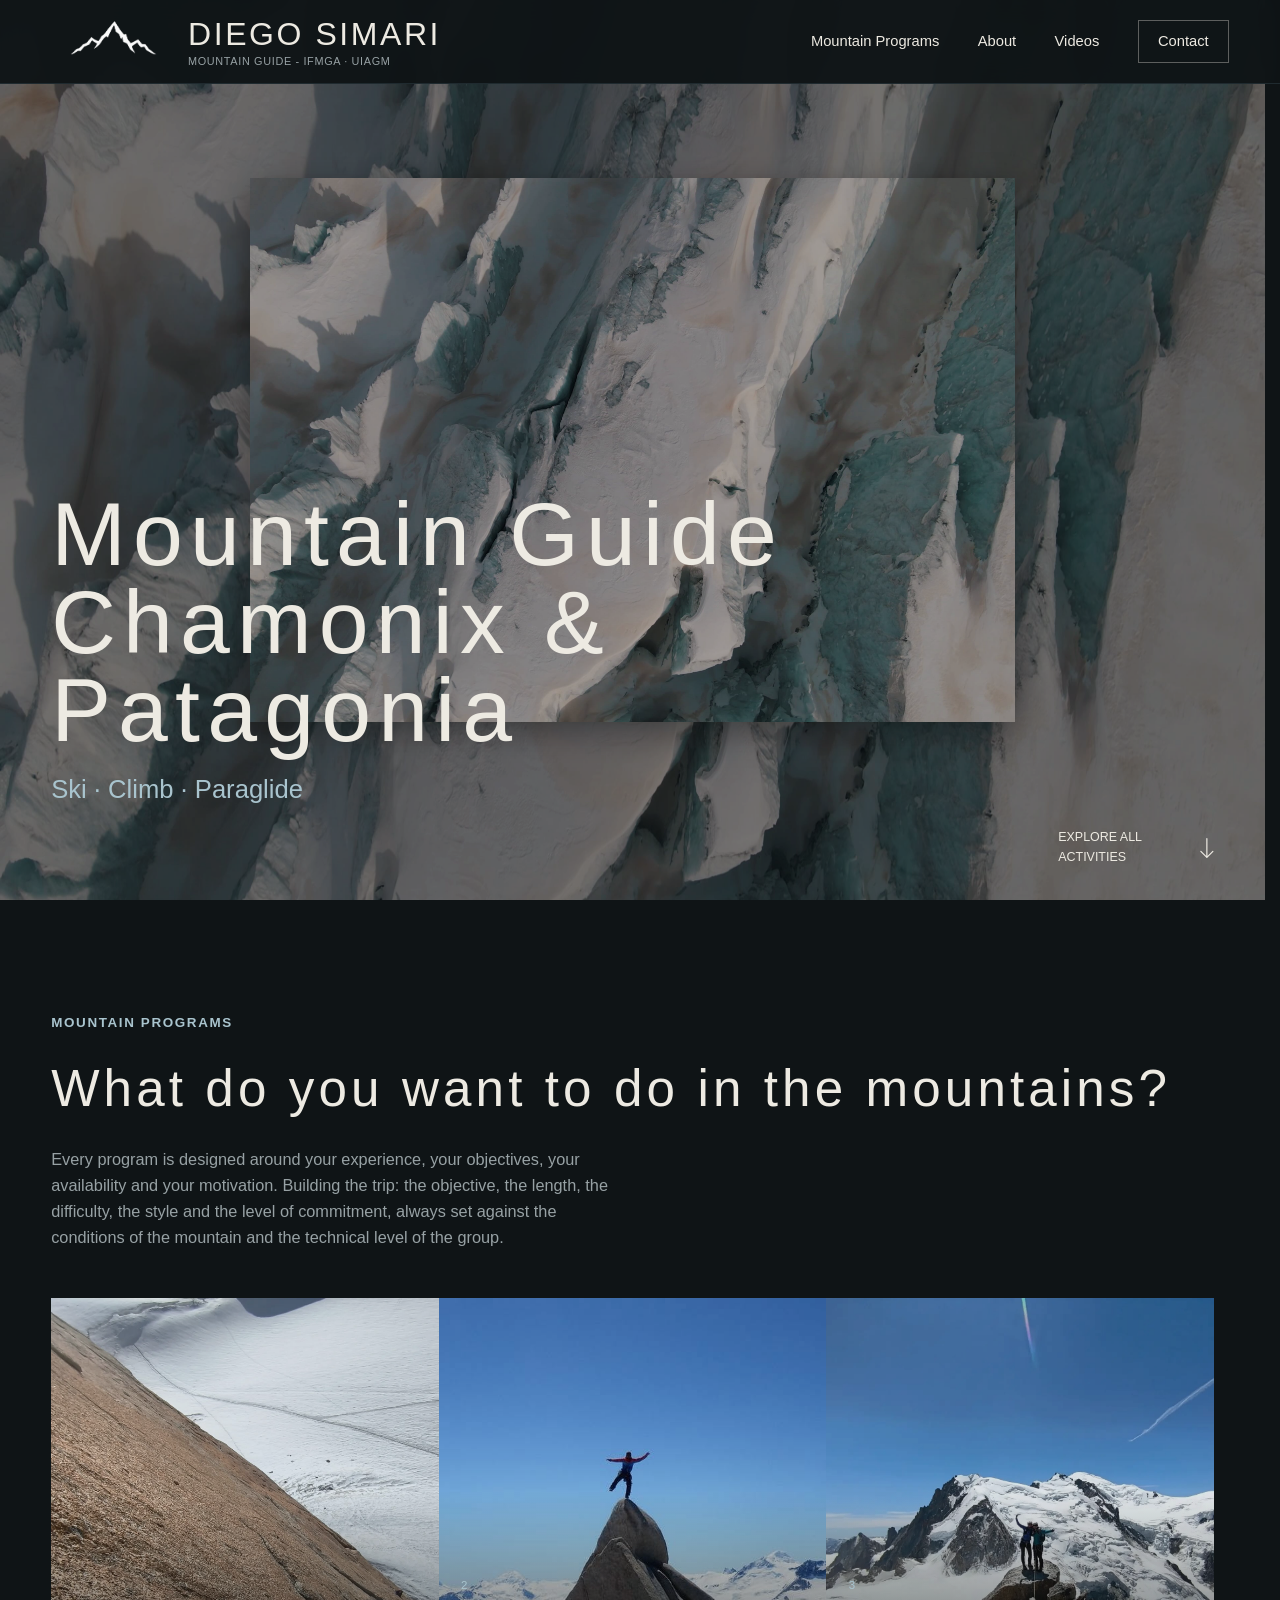
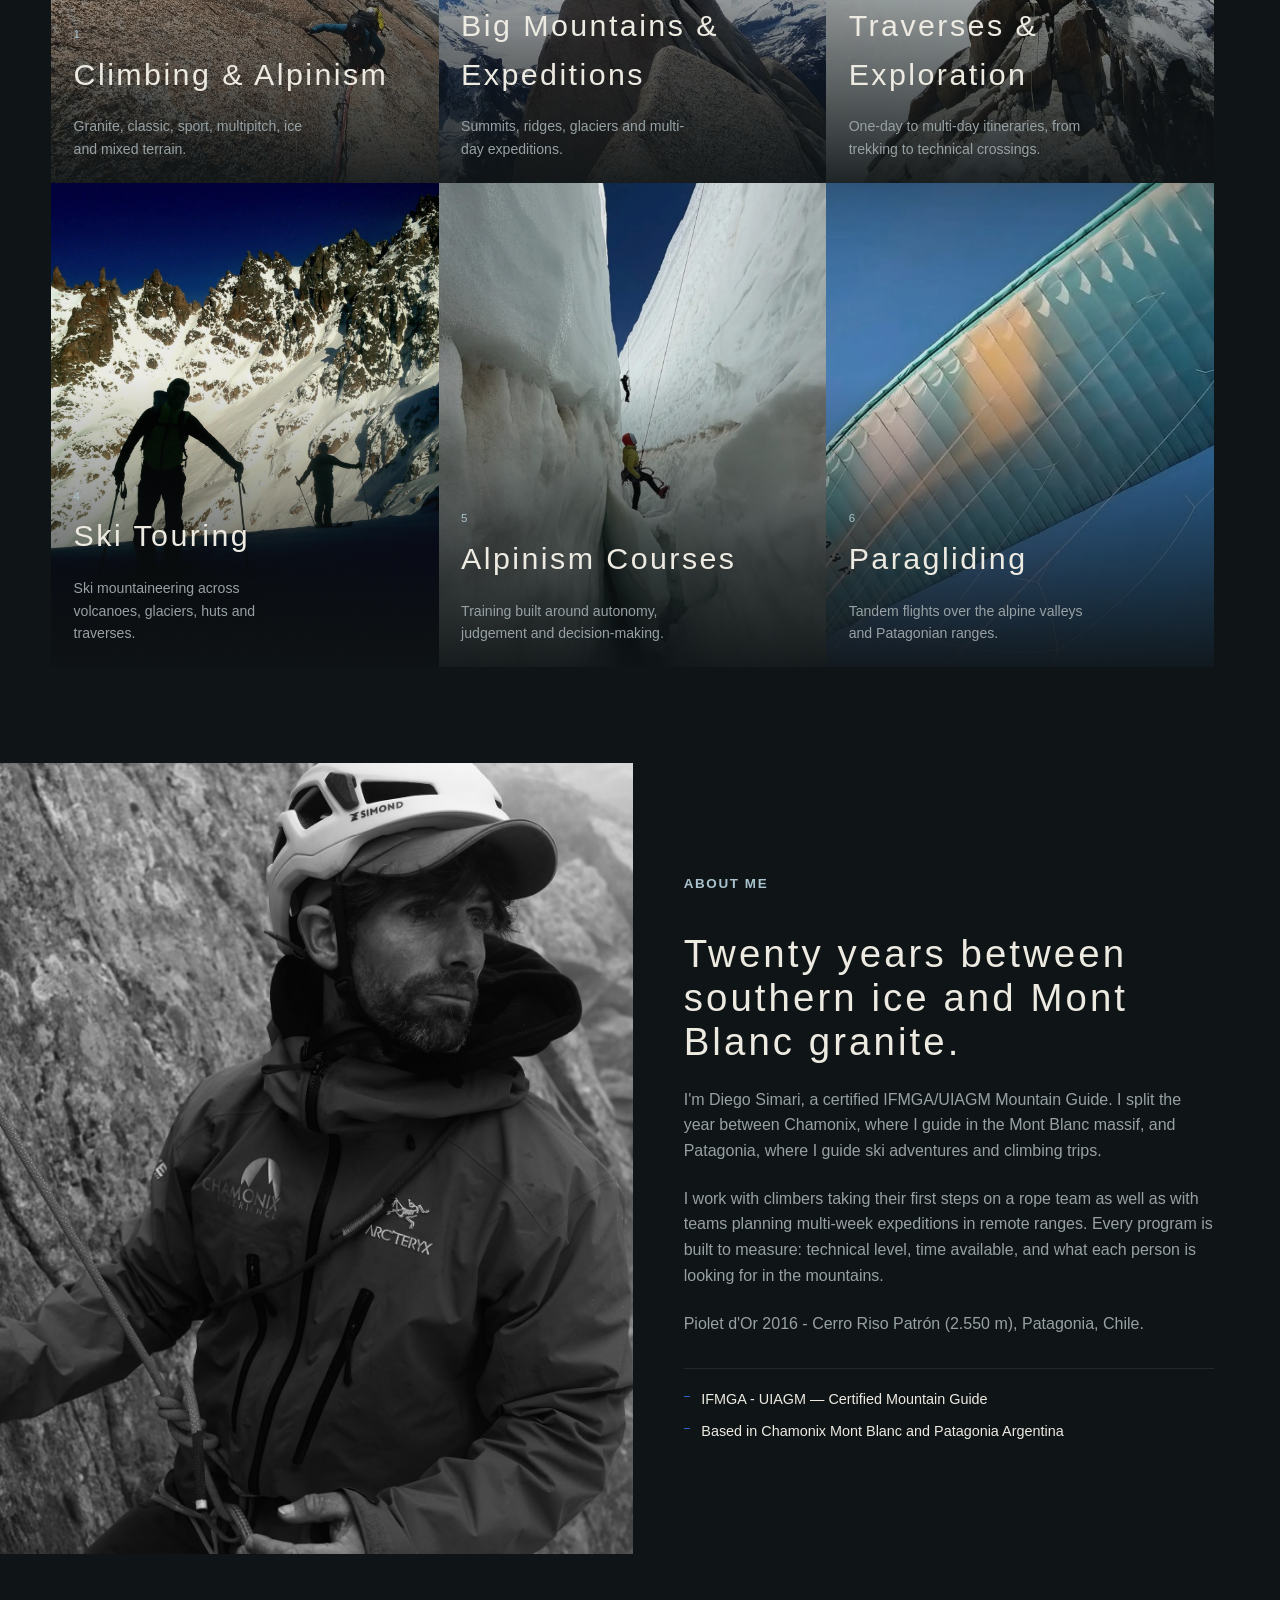
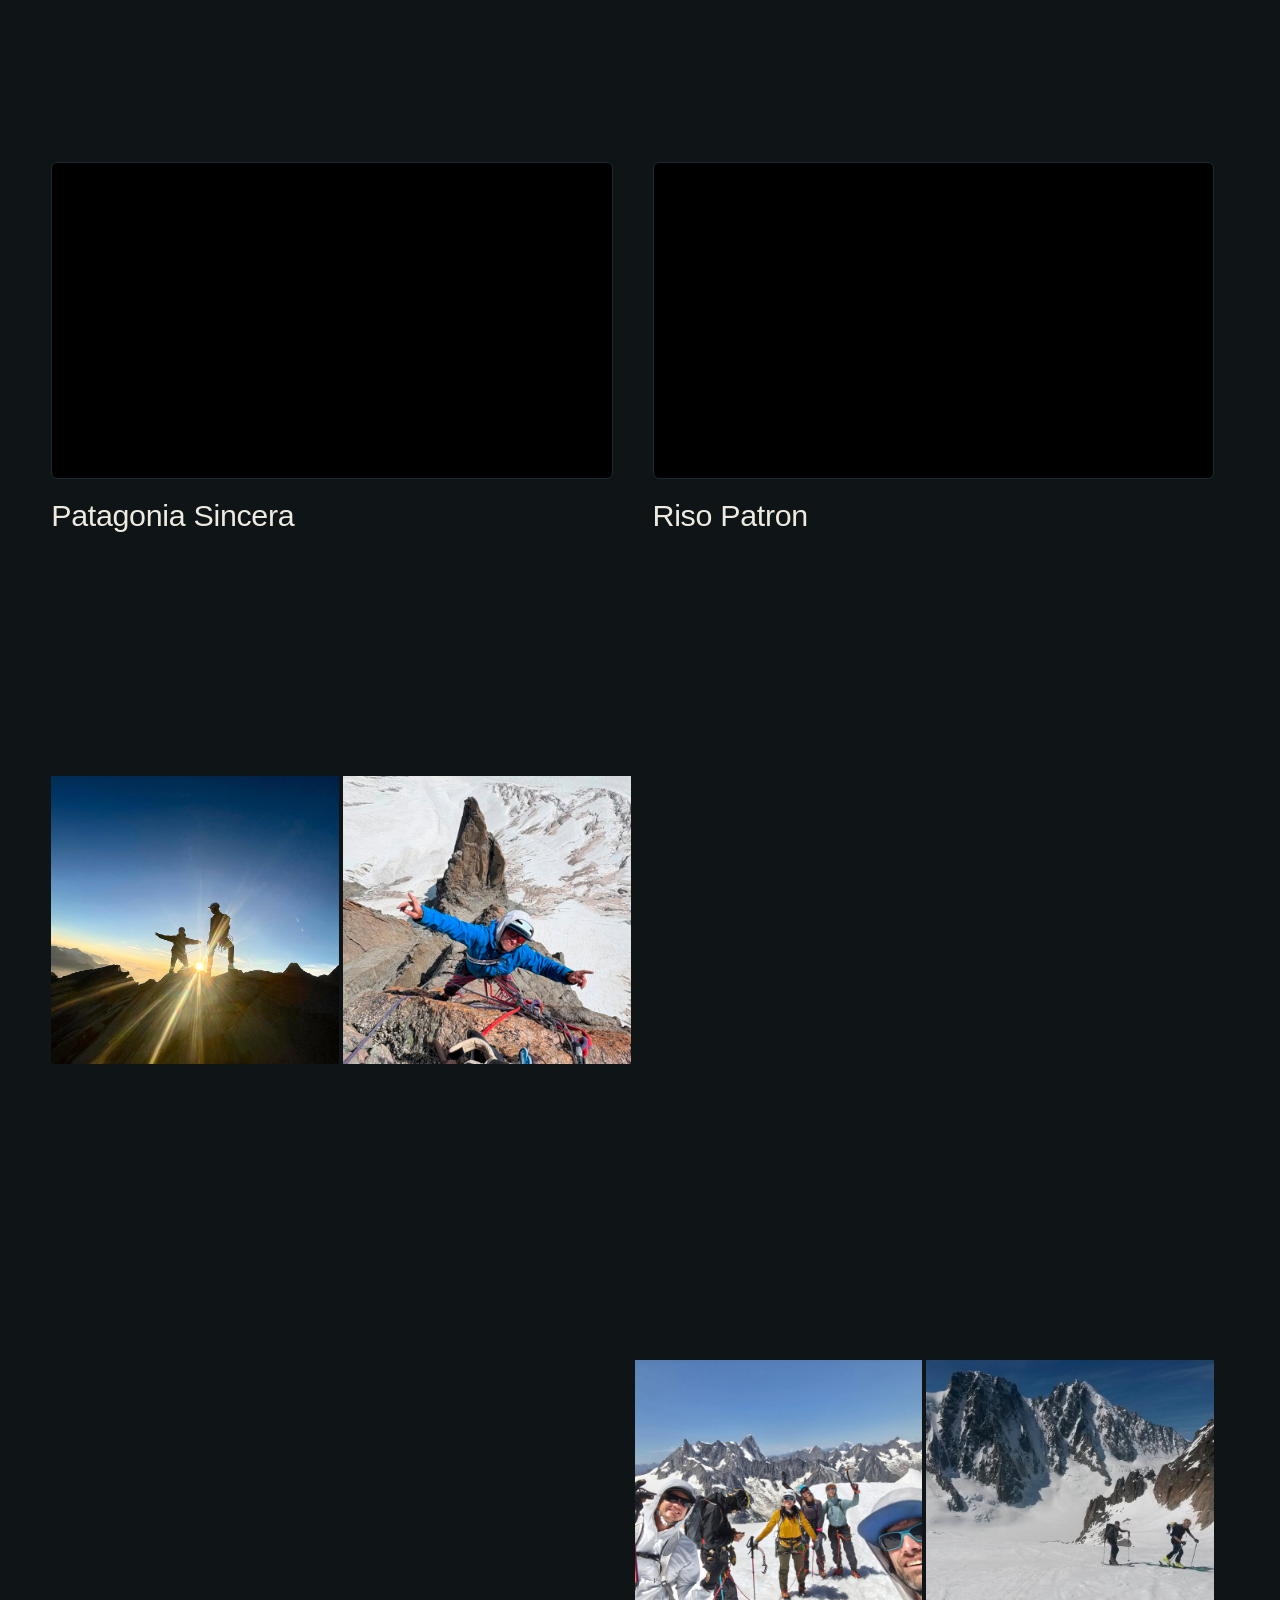
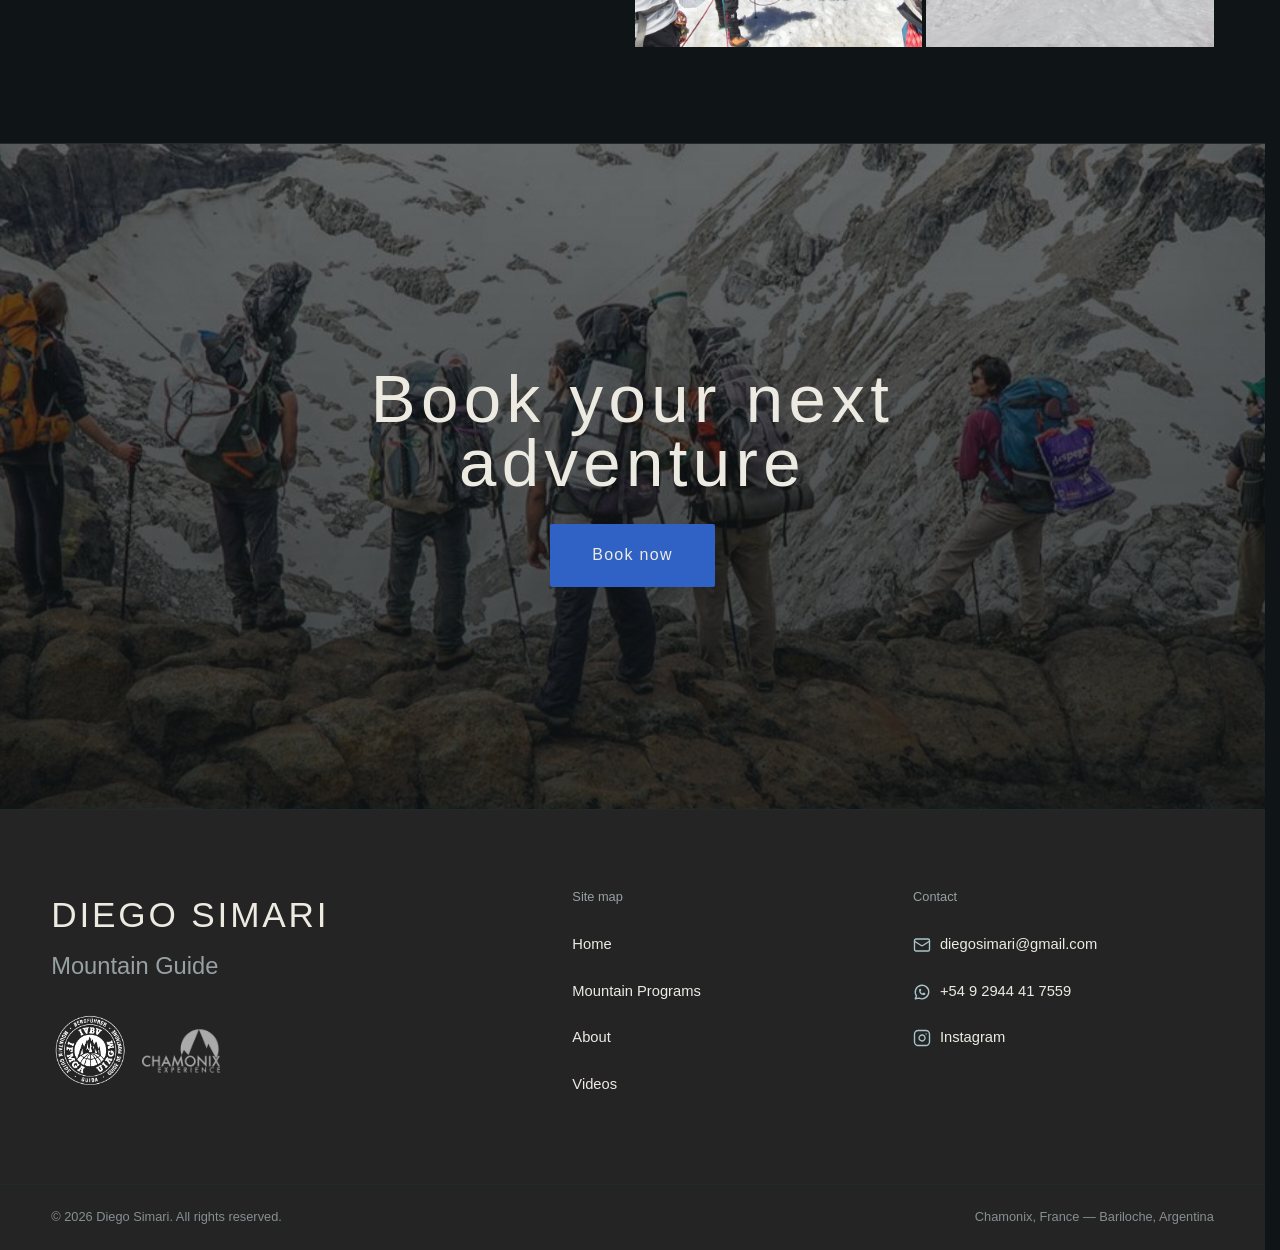
==== commit 96f90395: "fonts" ====
--- a/index.html
+++ b/index.html
@@ -10,6 +10,8 @@
 <link rel="preconnect" href="https://fonts.gstatic.com" crossorigin>
 <link href="https://fonts.googleapis.com/css2?family=Fraunces:ital,opsz,wght@0,9..144,300;0,9..144,400;0,9..144,500;0,9..144,600;1,9..144,400;1,9..144,500&family=Inter:wght@400;500;600&display=swap" rel="stylesheet">
 
+<link rel="preload" href="fonts/BootzyTM.woff2" as="font" type="font/woff2" crossorigin>
+<link rel="preload" href="fonts/avenir.ttc" as="font" type="font/collection" crossorigin>
 <link rel="stylesheet" href="css/styles.css">
 </head>
 <body>
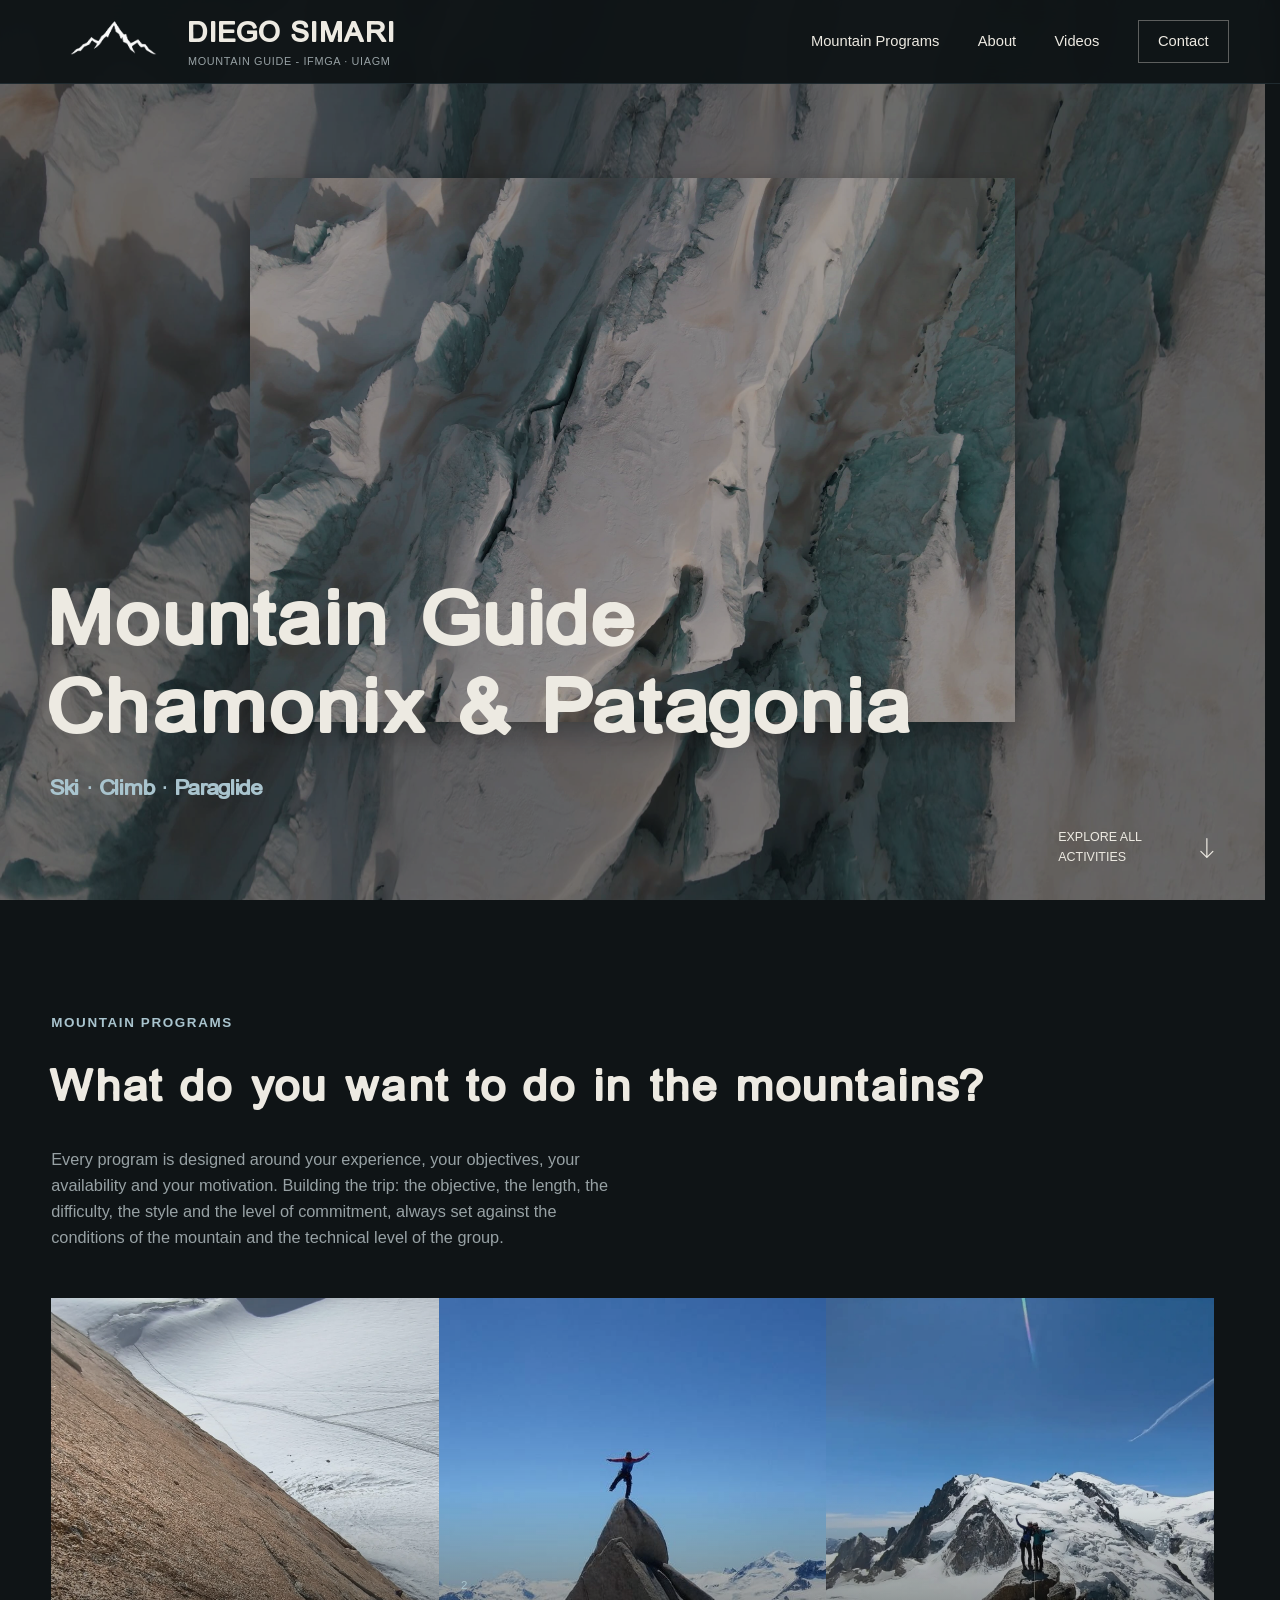
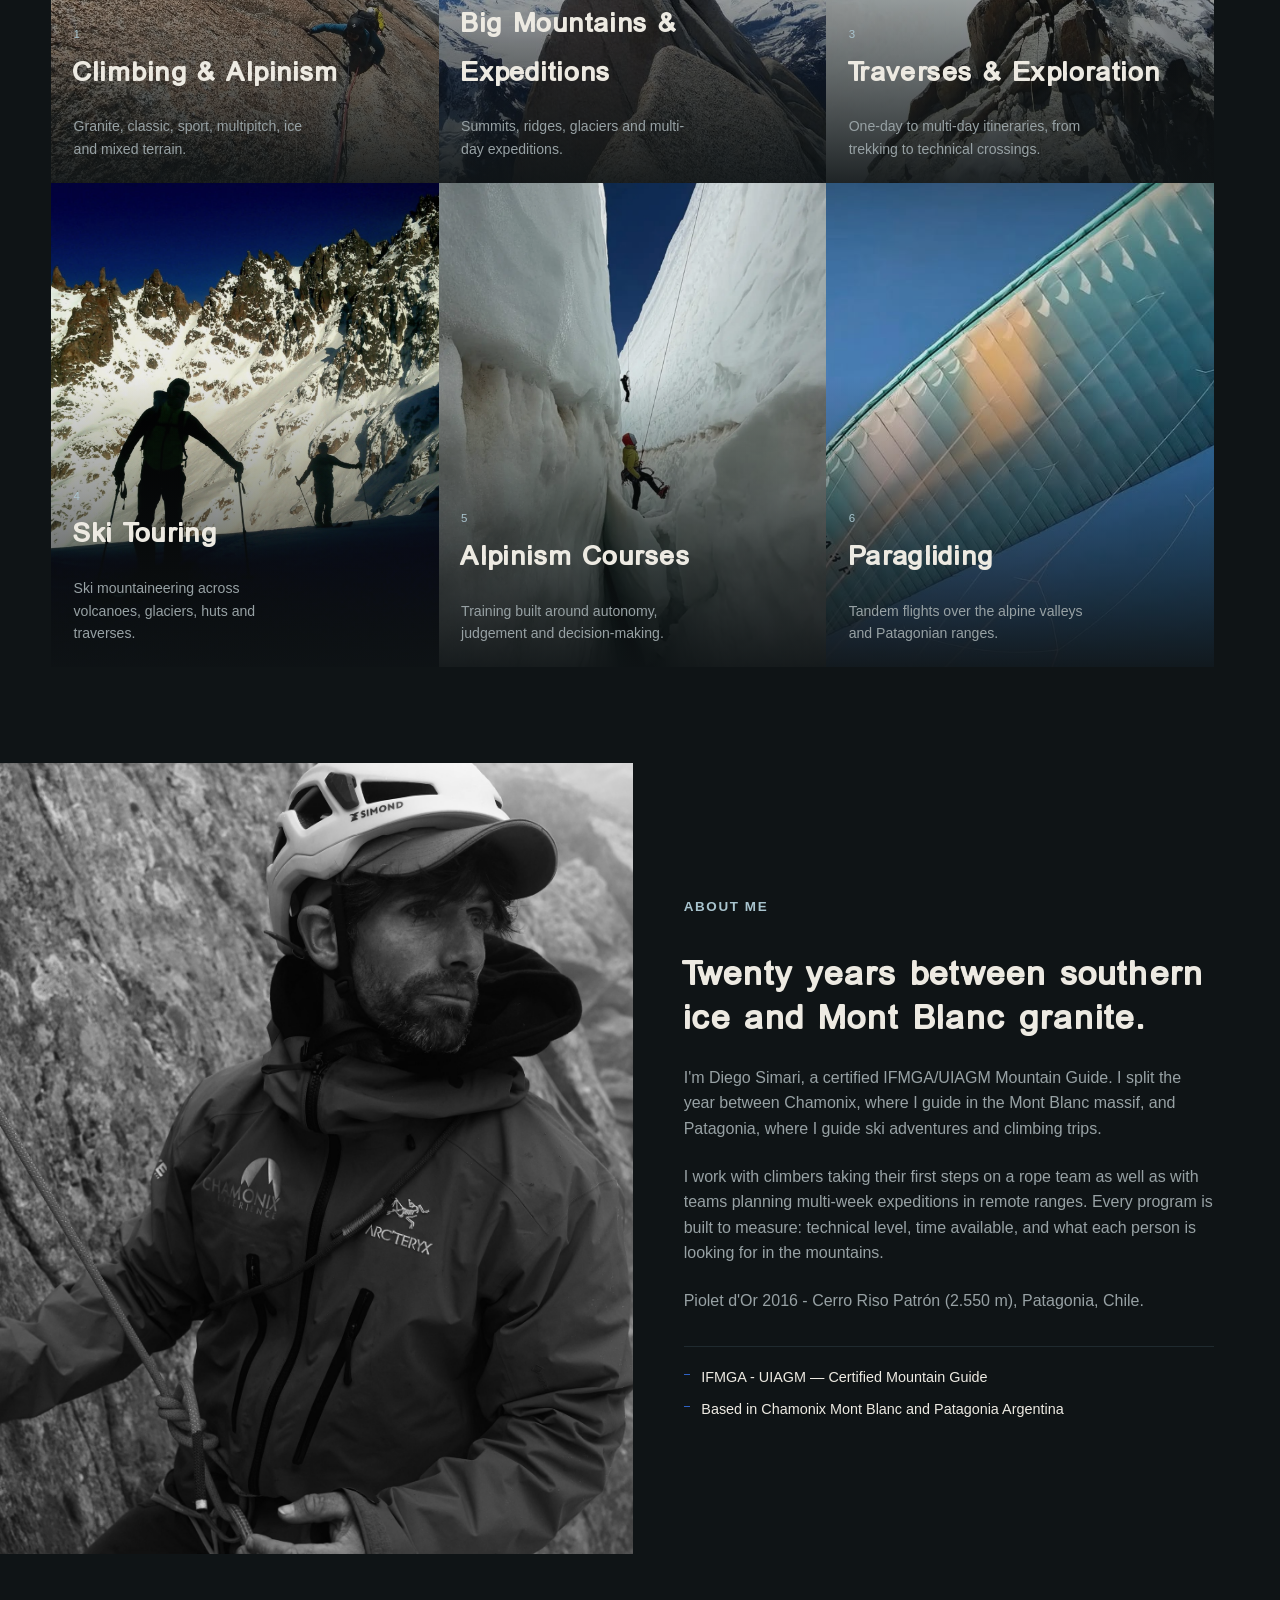
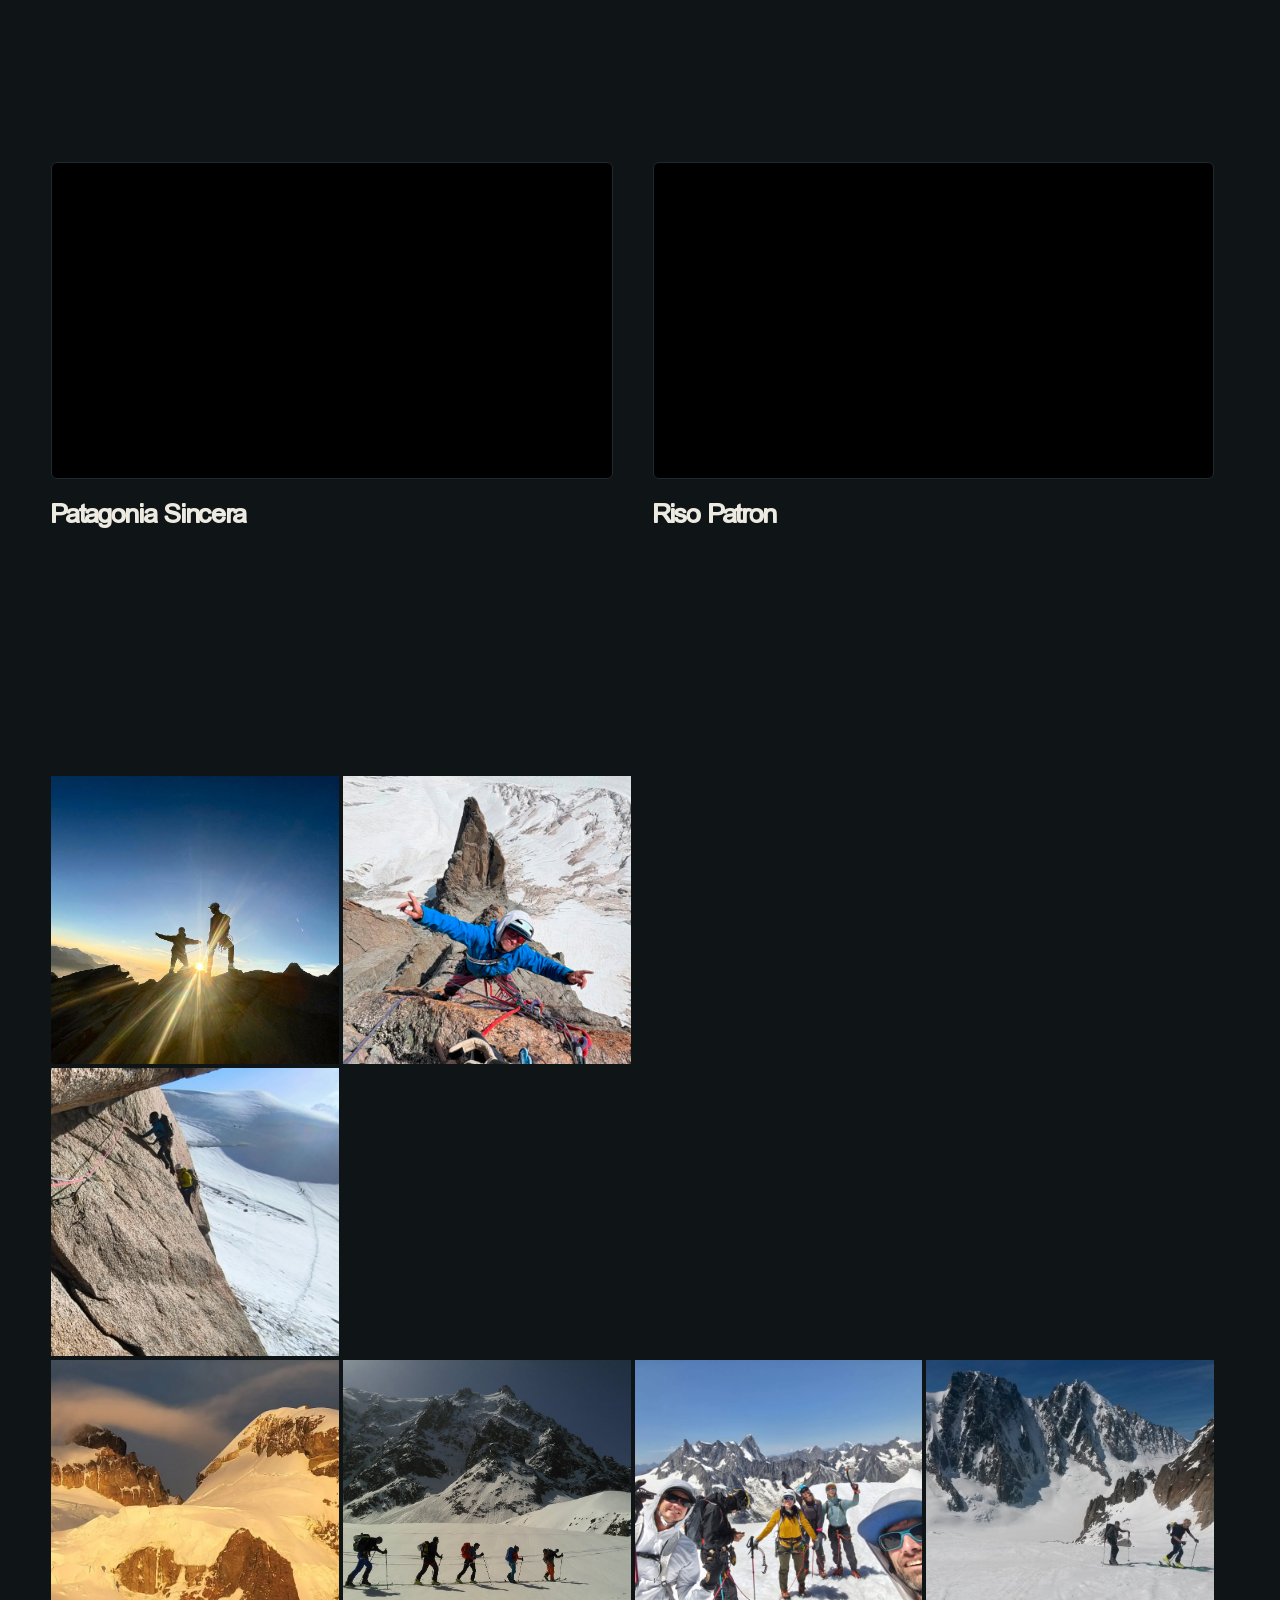
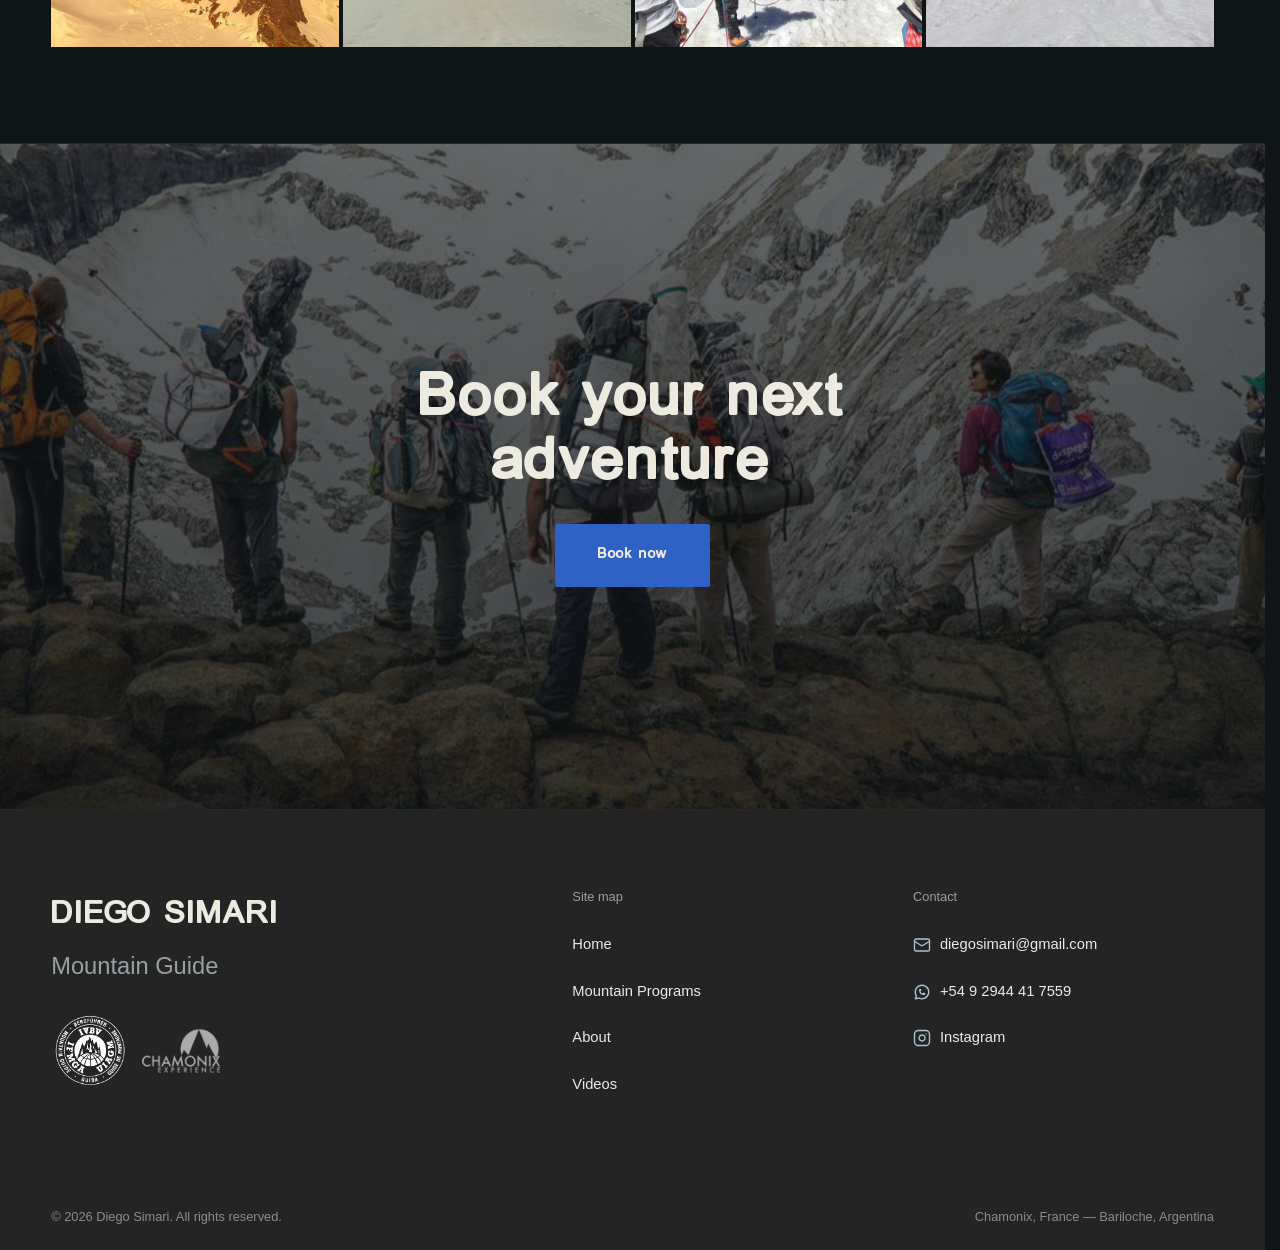
==== commit b4631616: "fonts glitch" ====
--- a/index.html
+++ b/index.html
@@ -11,7 +11,8 @@
 <link href="https://fonts.googleapis.com/css2?family=Fraunces:ital,opsz,wght@0,9..144,300;0,9..144,400;0,9..144,500;0,9..144,600;1,9..144,400;1,9..144,500&family=Inter:wght@400;500;600&display=swap" rel="stylesheet">
 
 <link rel="preload" href="fonts/BootzyTM.woff2" as="font" type="font/woff2" crossorigin>
-<link rel="preload" href="fonts/avenir.ttc" as="font" type="font/collection" crossorigin>
+<link rel="preload" href="fonts/Avenir.woff2" as="font" type="font/woff2" crossorigin>
+
 <link rel="stylesheet" href="css/styles.css">
 </head>
 <body>
--- a/css/styles.css
+++ b/css/styles.css
@@ -1,17 +1,17 @@
 @font-face {
   font-family: 'BootzyTM';
-  src: url('fonts/BootzyTM.woff2') format('woff2');
+  src: url('../fonts/BootzyTM.woff2') format('woff2');
   font-weight: normal;
   font-style: normal;
-  font-display: swap;
+  font-display: block;
 }
 
 @font-face {
   font-family: 'Avenir';
-  src: url('fonts/avenir.ttc') format('truetype-collection');
+  src: url('../fonts/avenir.ttc') format('truetype-collection');
   font-weight: normal;
   font-style: normal;
-  font-display: swap;
+  font-display: block;
 }
 
 /* ==========================================================================
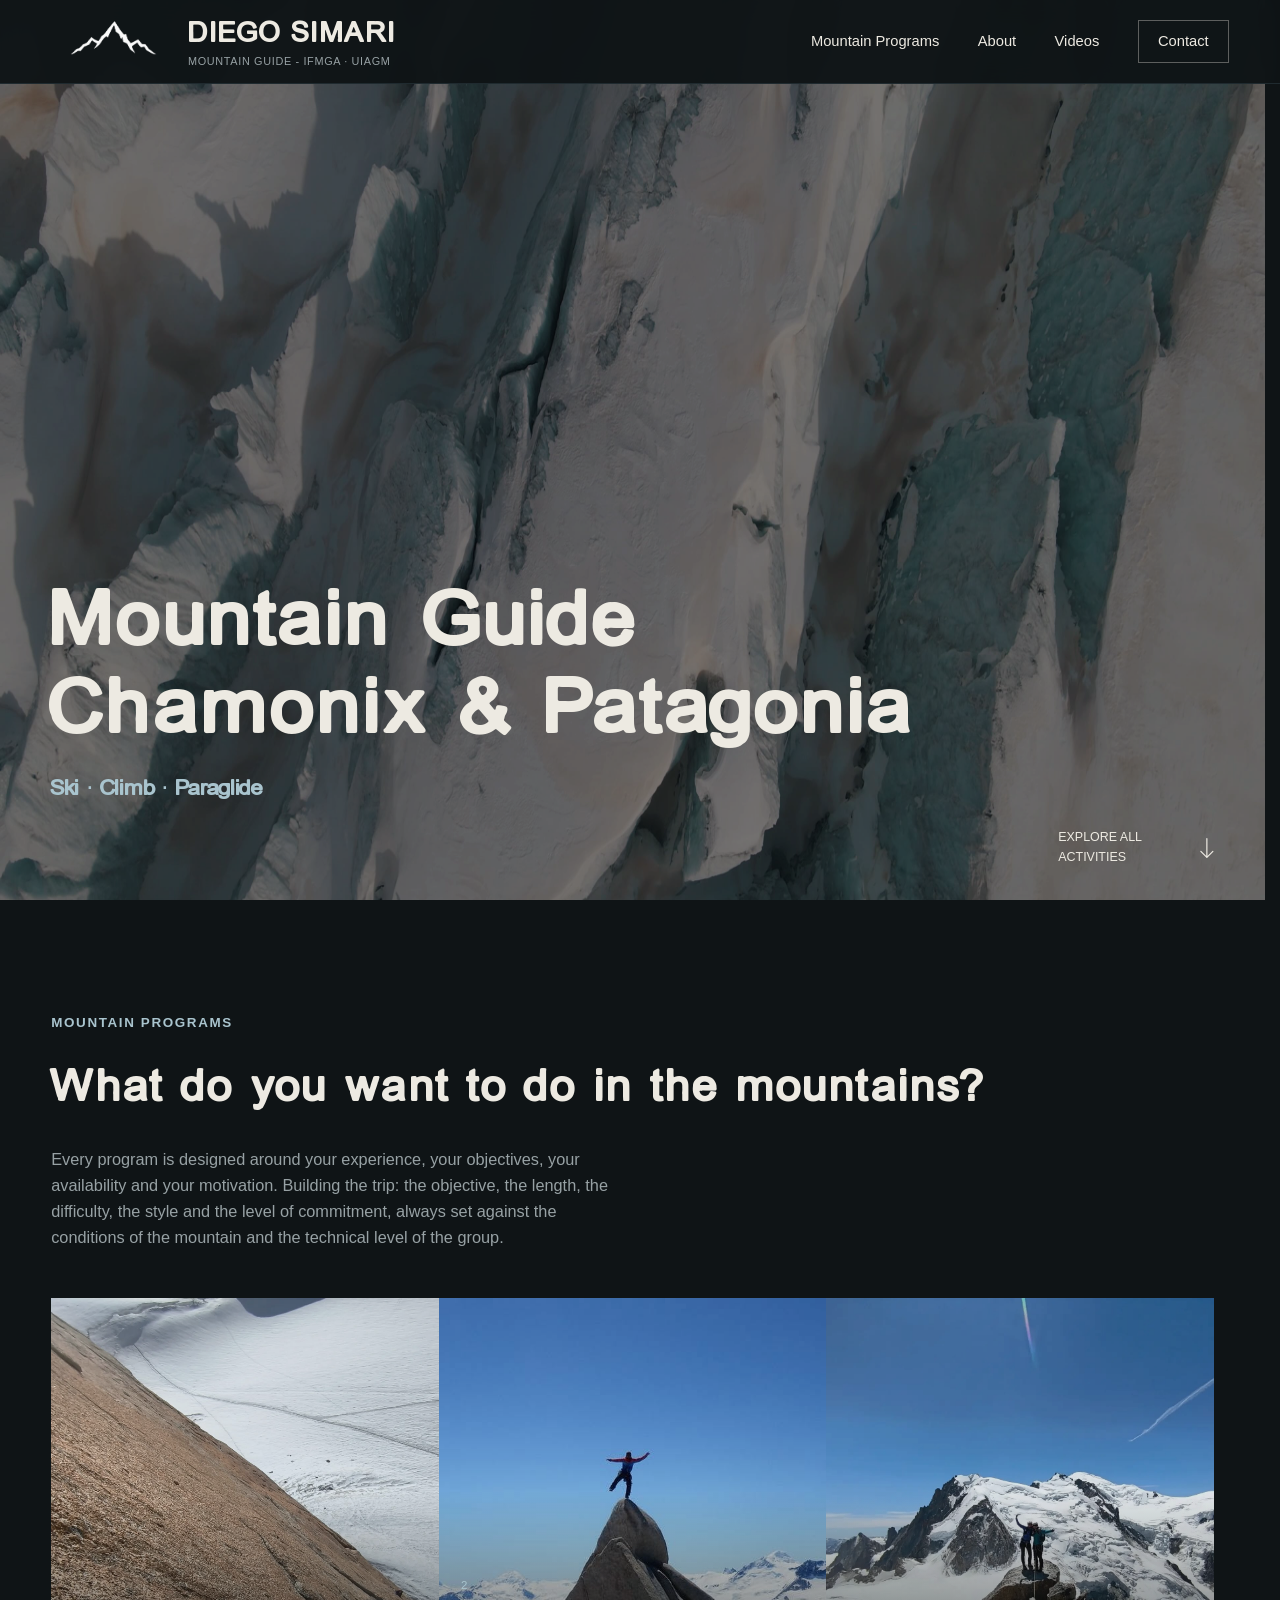
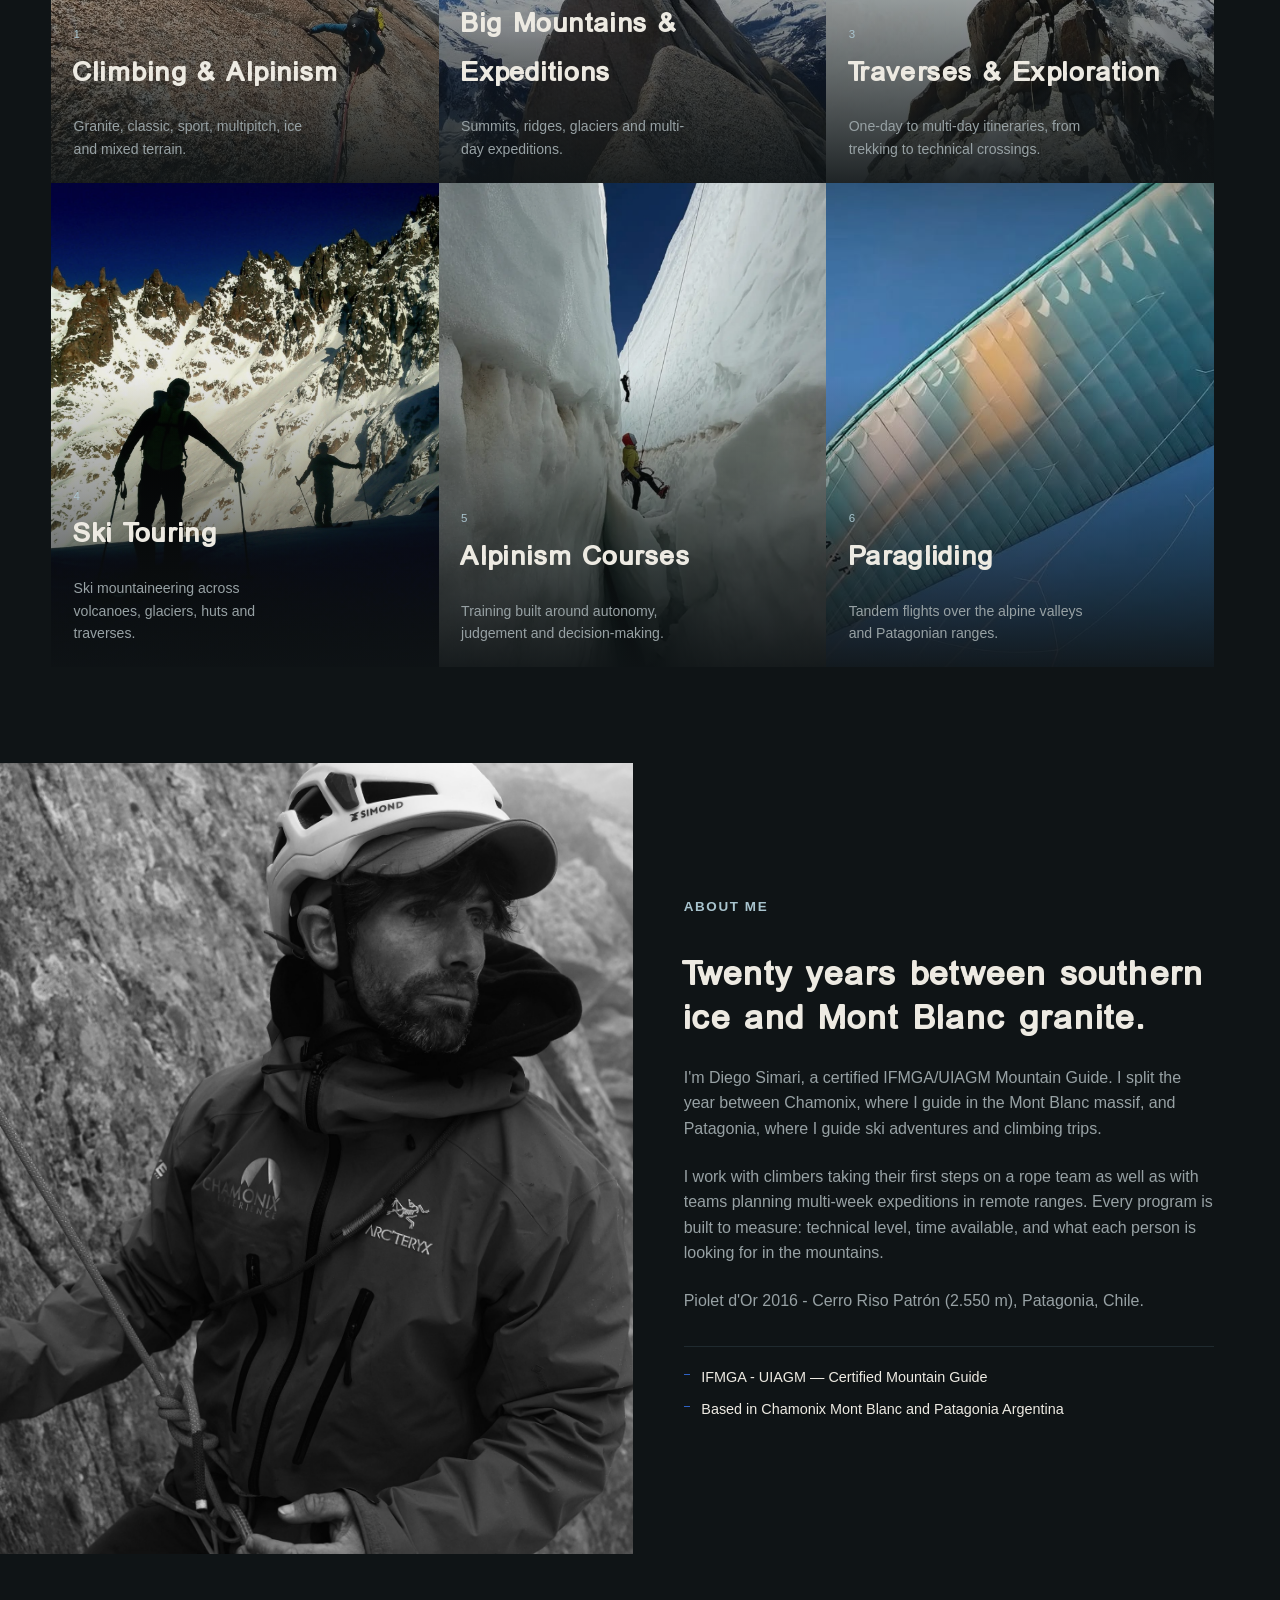
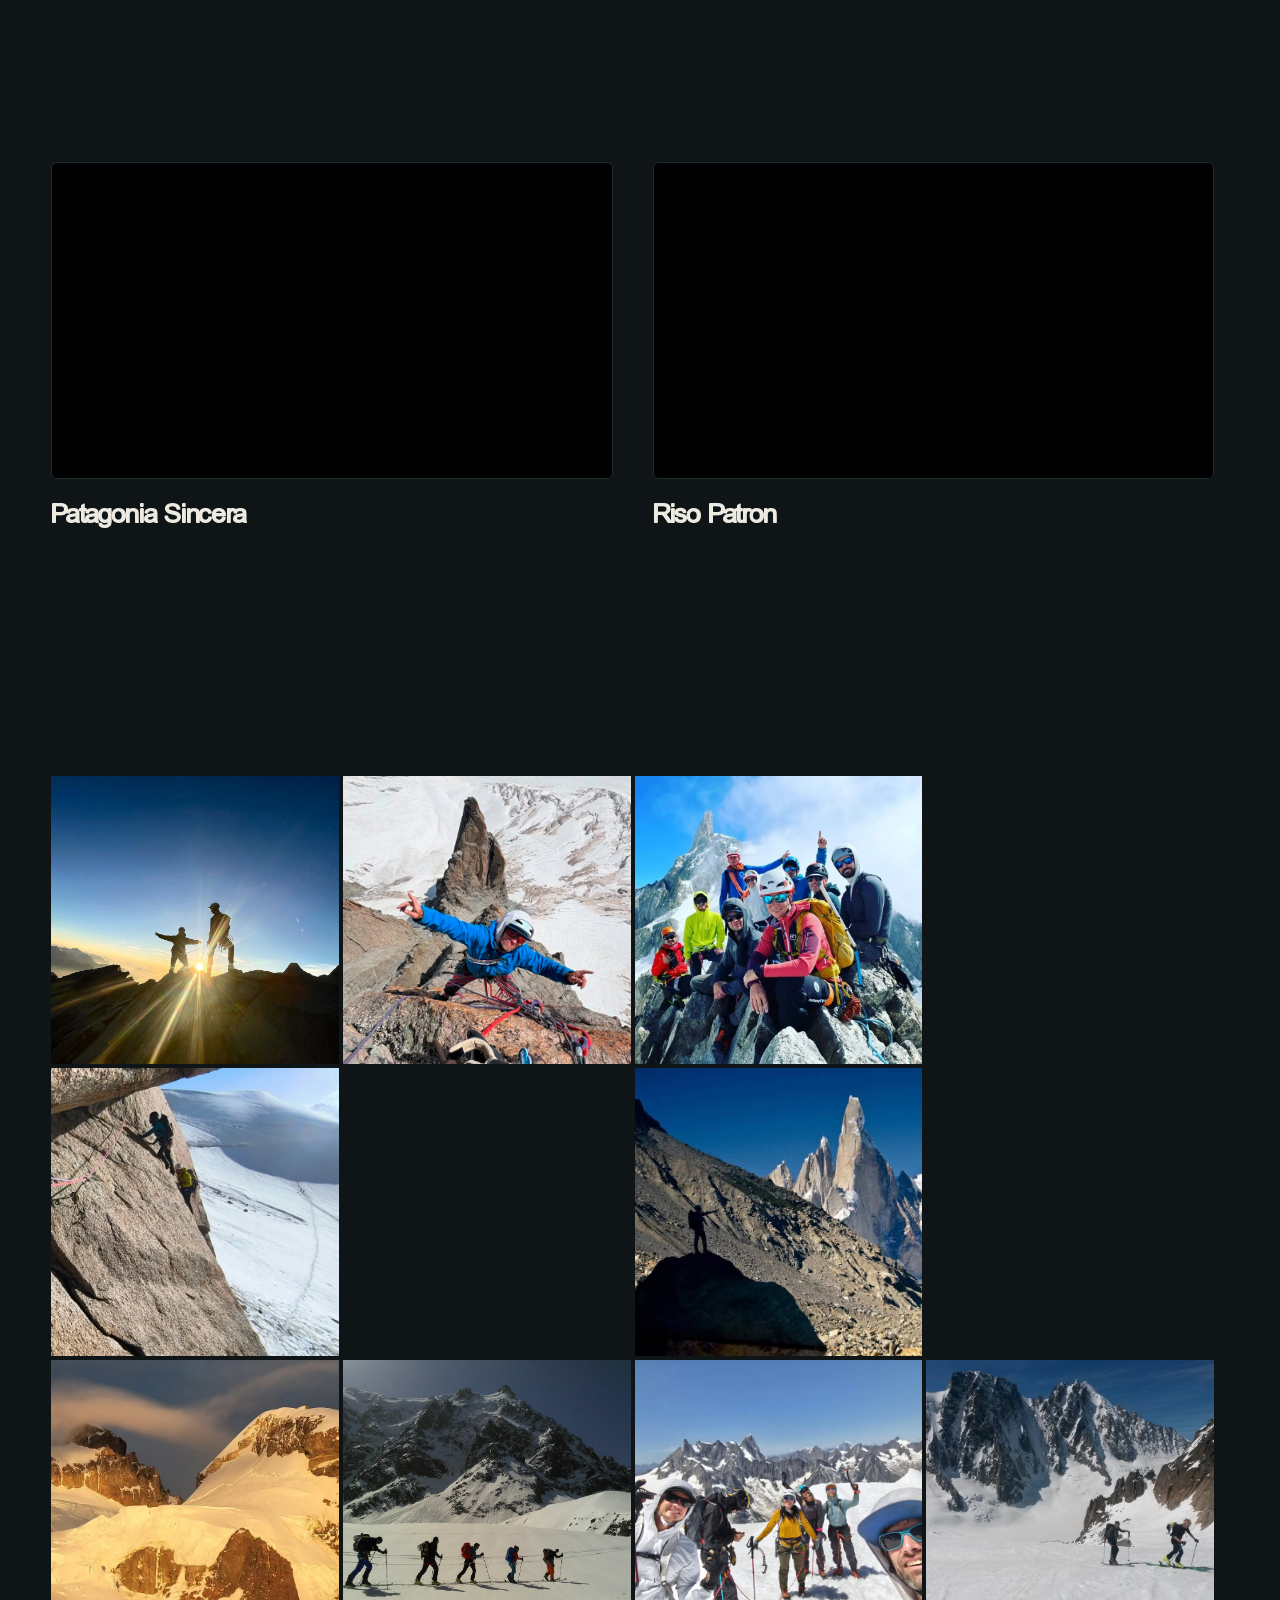
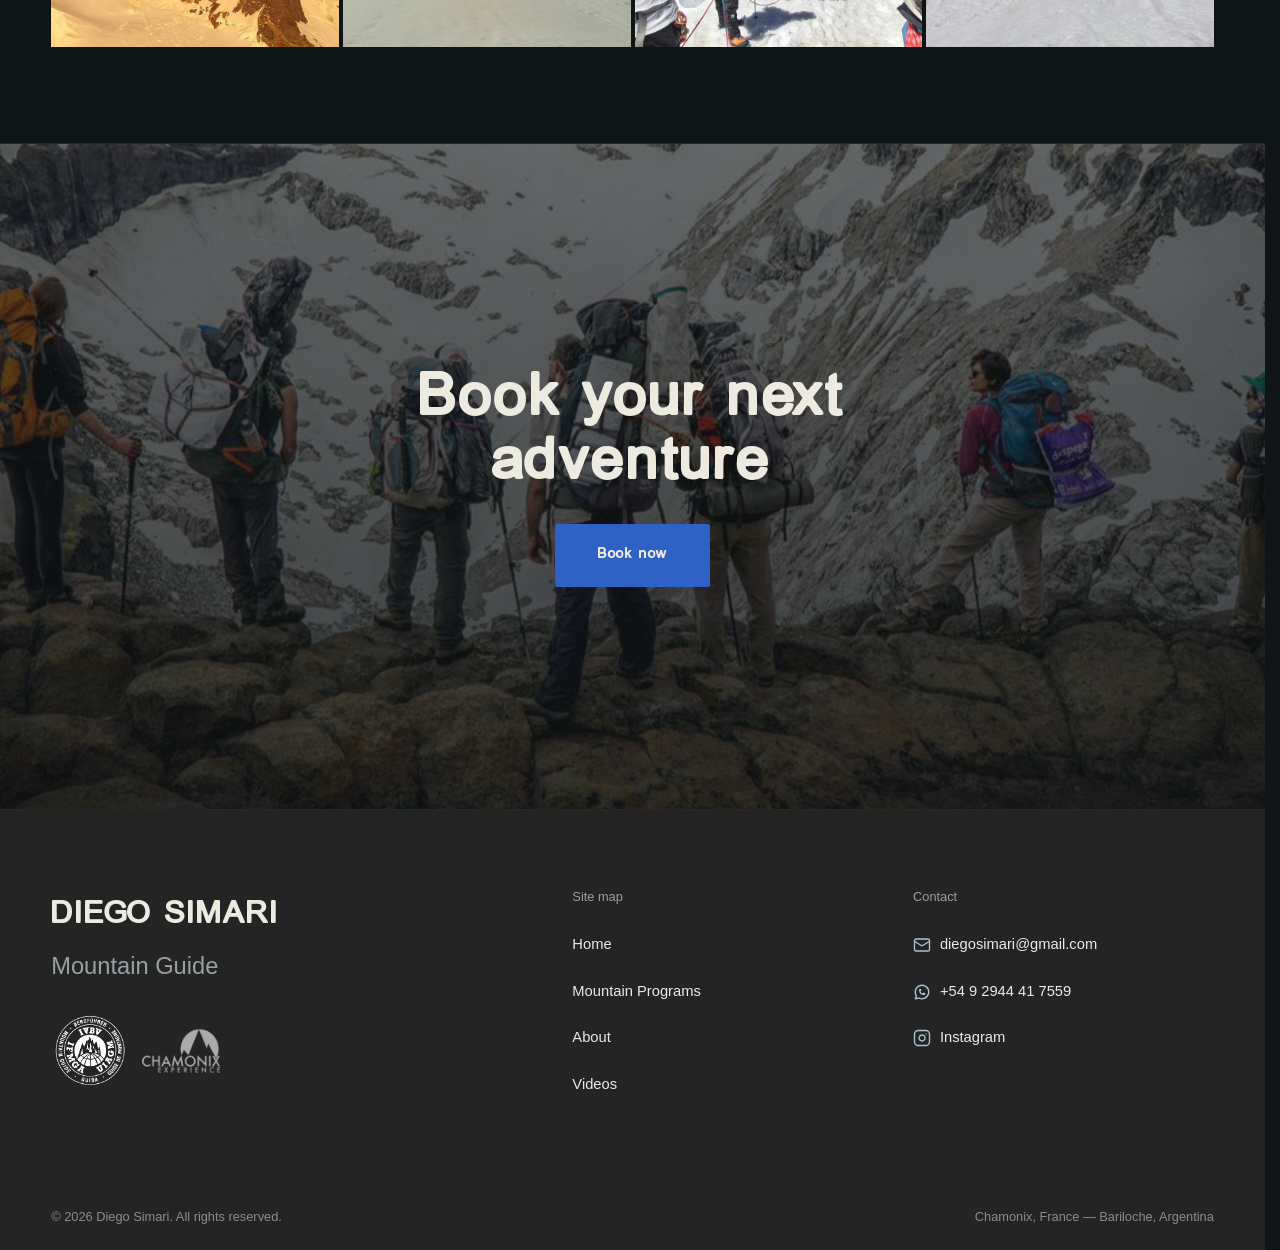
==== commit 6f140d69: "ok" ====
--- a/index.html
+++ b/index.html
@@ -53,7 +53,13 @@
     <!-- REEMPLAZAR: foto principal de montaña (idealmente 2400x1600px o más) -->
   <img class="ph ph--hero" src="images/hero.jpg" alt="" fetchpriority="high" decoding="async">
 
-  <video class="hero__video" autoplay loop muted playsinline preload="metadata" poster="images/hero.jpg" aria-hidden="true" tabindex="-1">
+<video 
+      class="hero__video" 
+      autoplay 
+      muted 
+      loop 
+      playsinline 
+      preload="auto">
       <source src="videos/banner.mp4" type="video/mp4">
     </video>
   </div>
--- a/css/styles.css
+++ b/css/styles.css
@@ -447,7 +447,19 @@
   object-fit: cover;
   z-index: 1; /* Queda por encima de la imagen */
   box-shadow: 0 10px 30px rgba(0, 0, 0, 0.4); /* Opcional: sombra para darle profundidad */
-}
+
+ /* Transición suave para evitar parpadeos */
+  opacity: 0;
+  transition: opacity 0.4s ease-in-out;
+}
+
+
+/* Estado visible */
+.hero__video.is-loaded {
+  opacity: 1 !important;
+}
+
+
 
 /* Los textos y botones deben quedar siempre por encima del video y de la imagen */
 .hero__scrim,
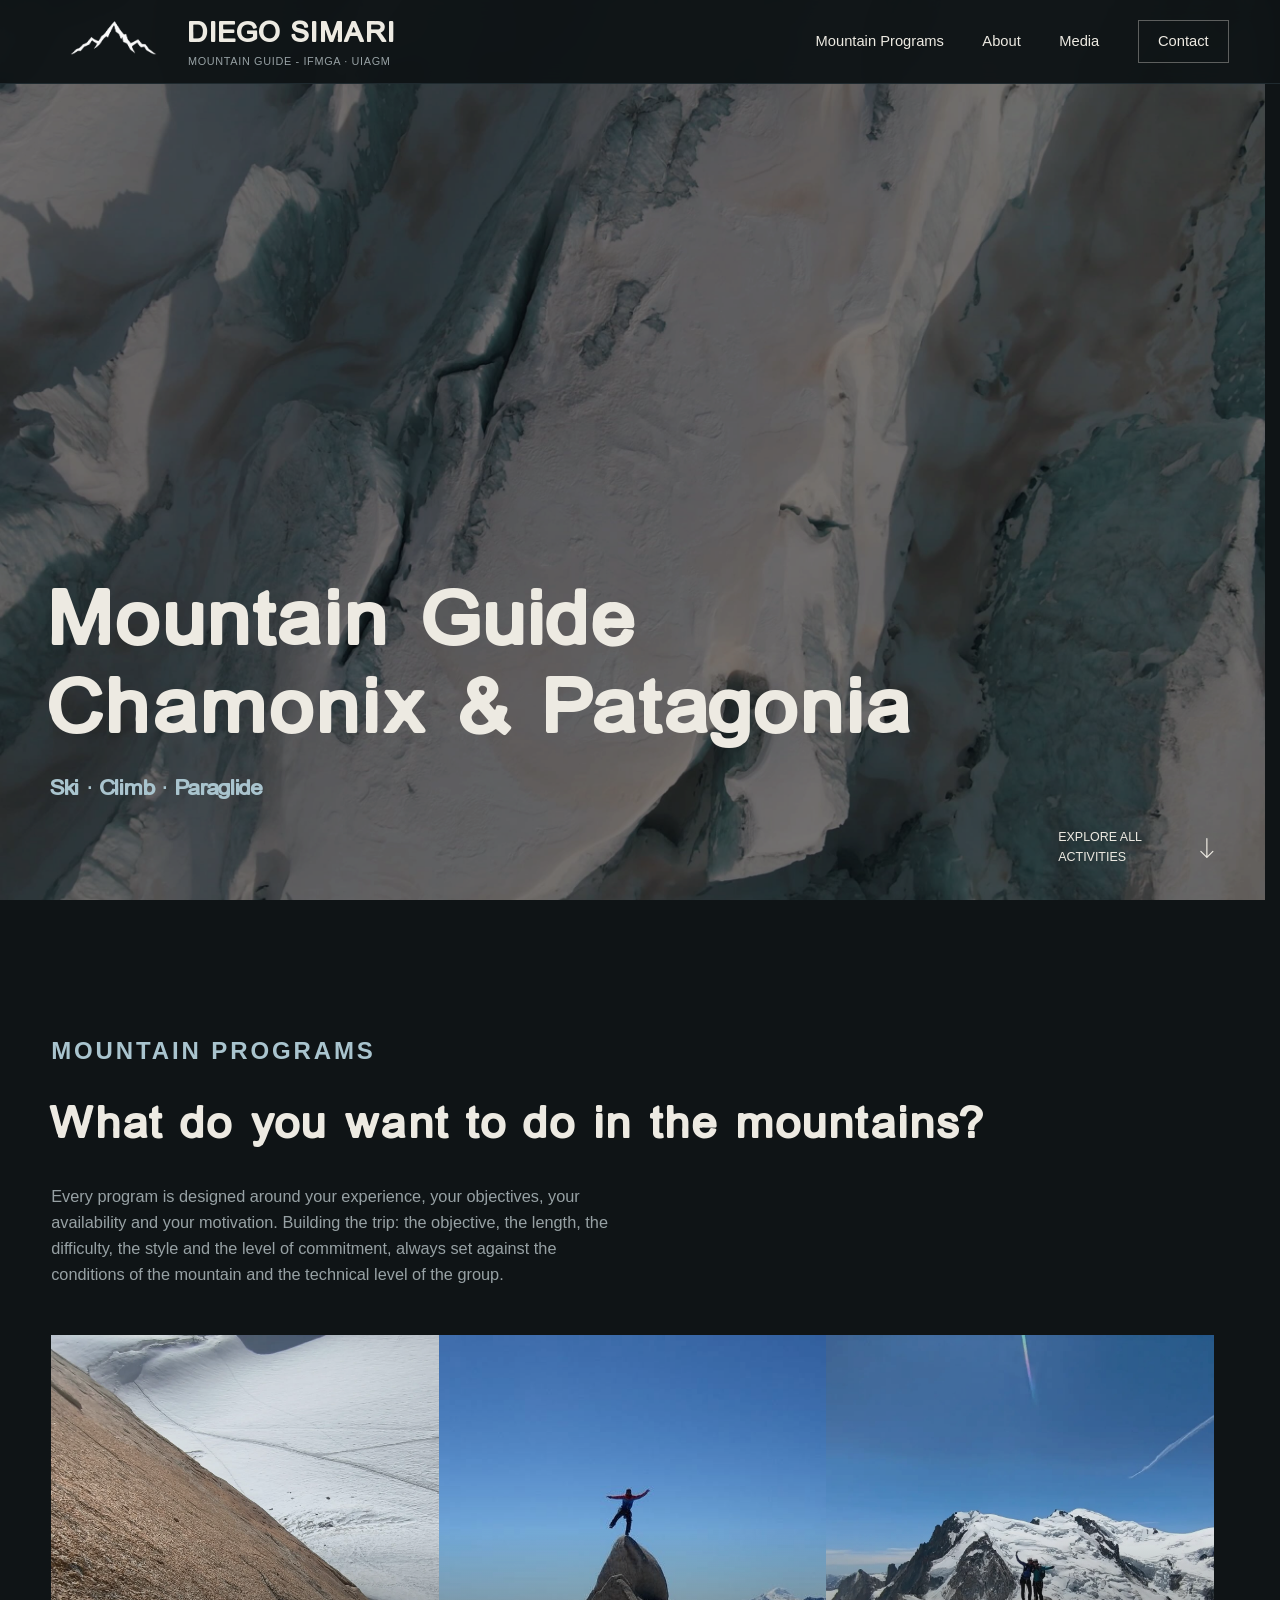
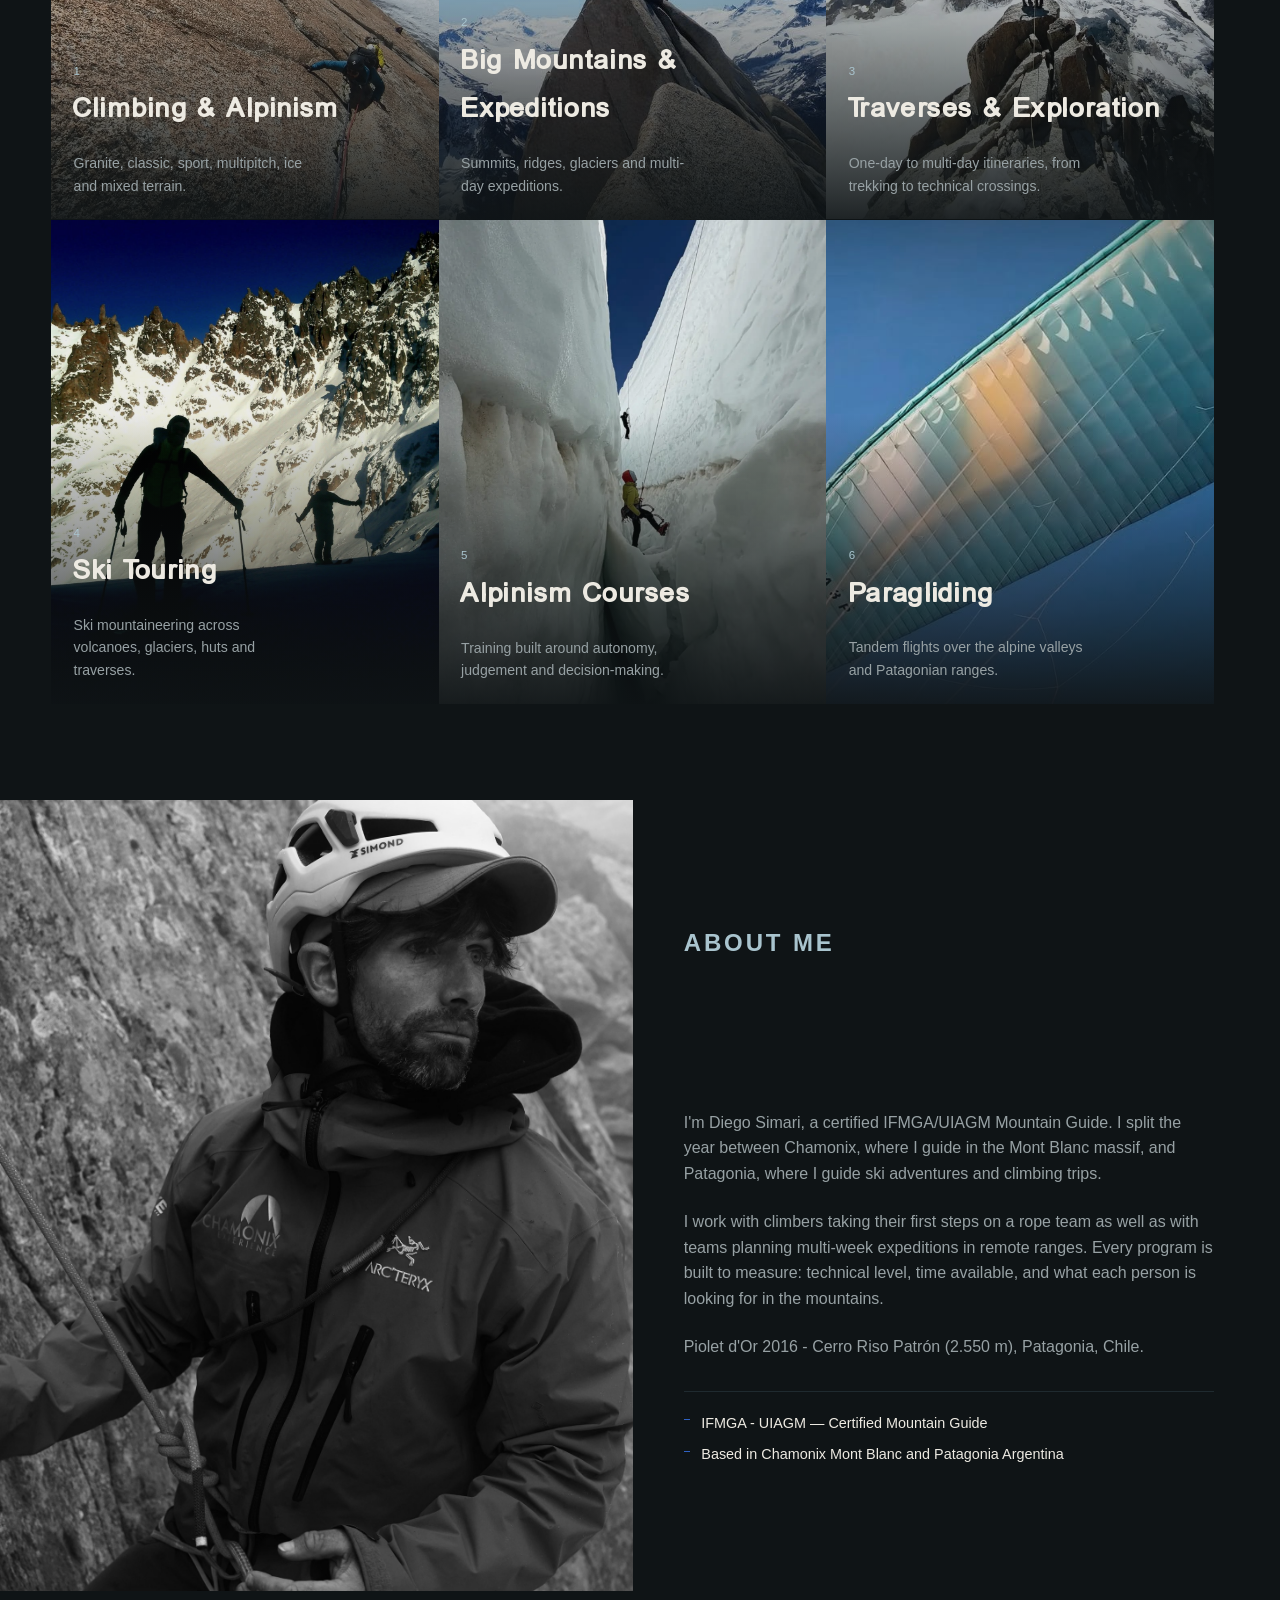
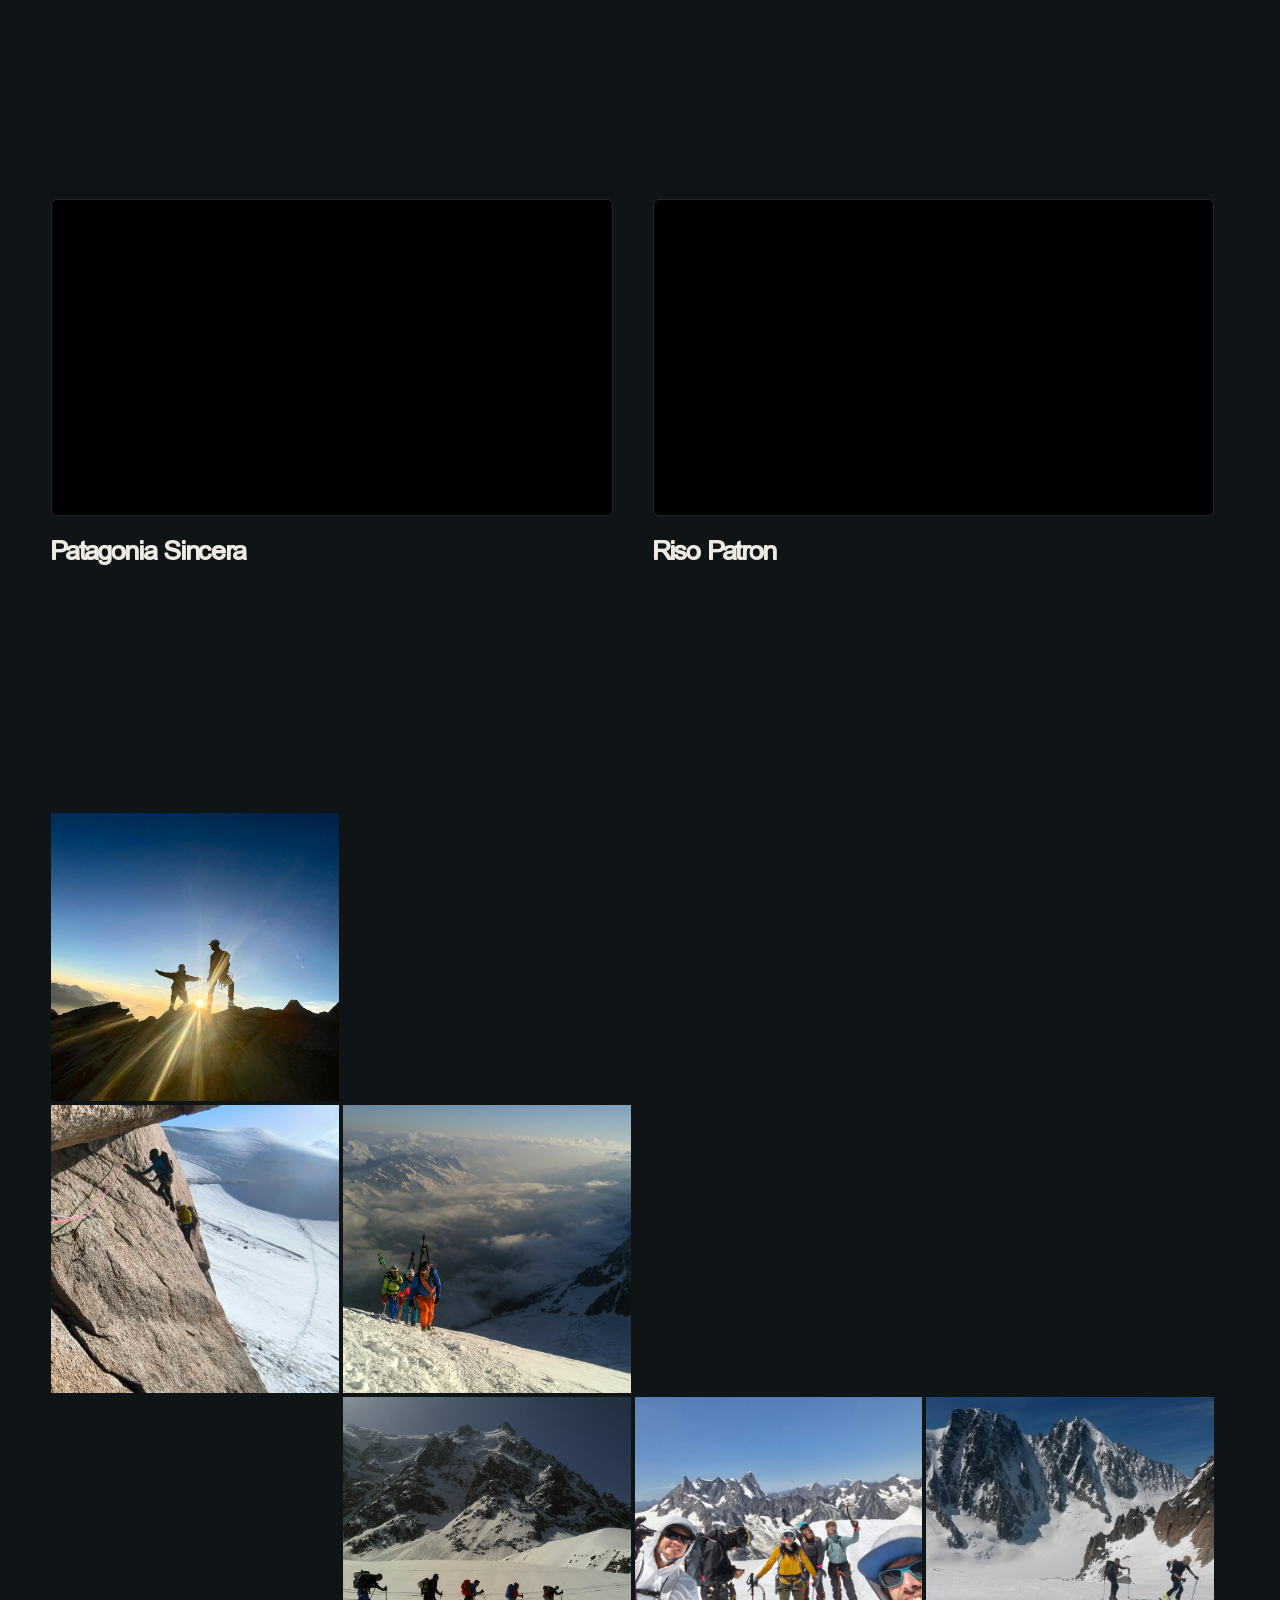
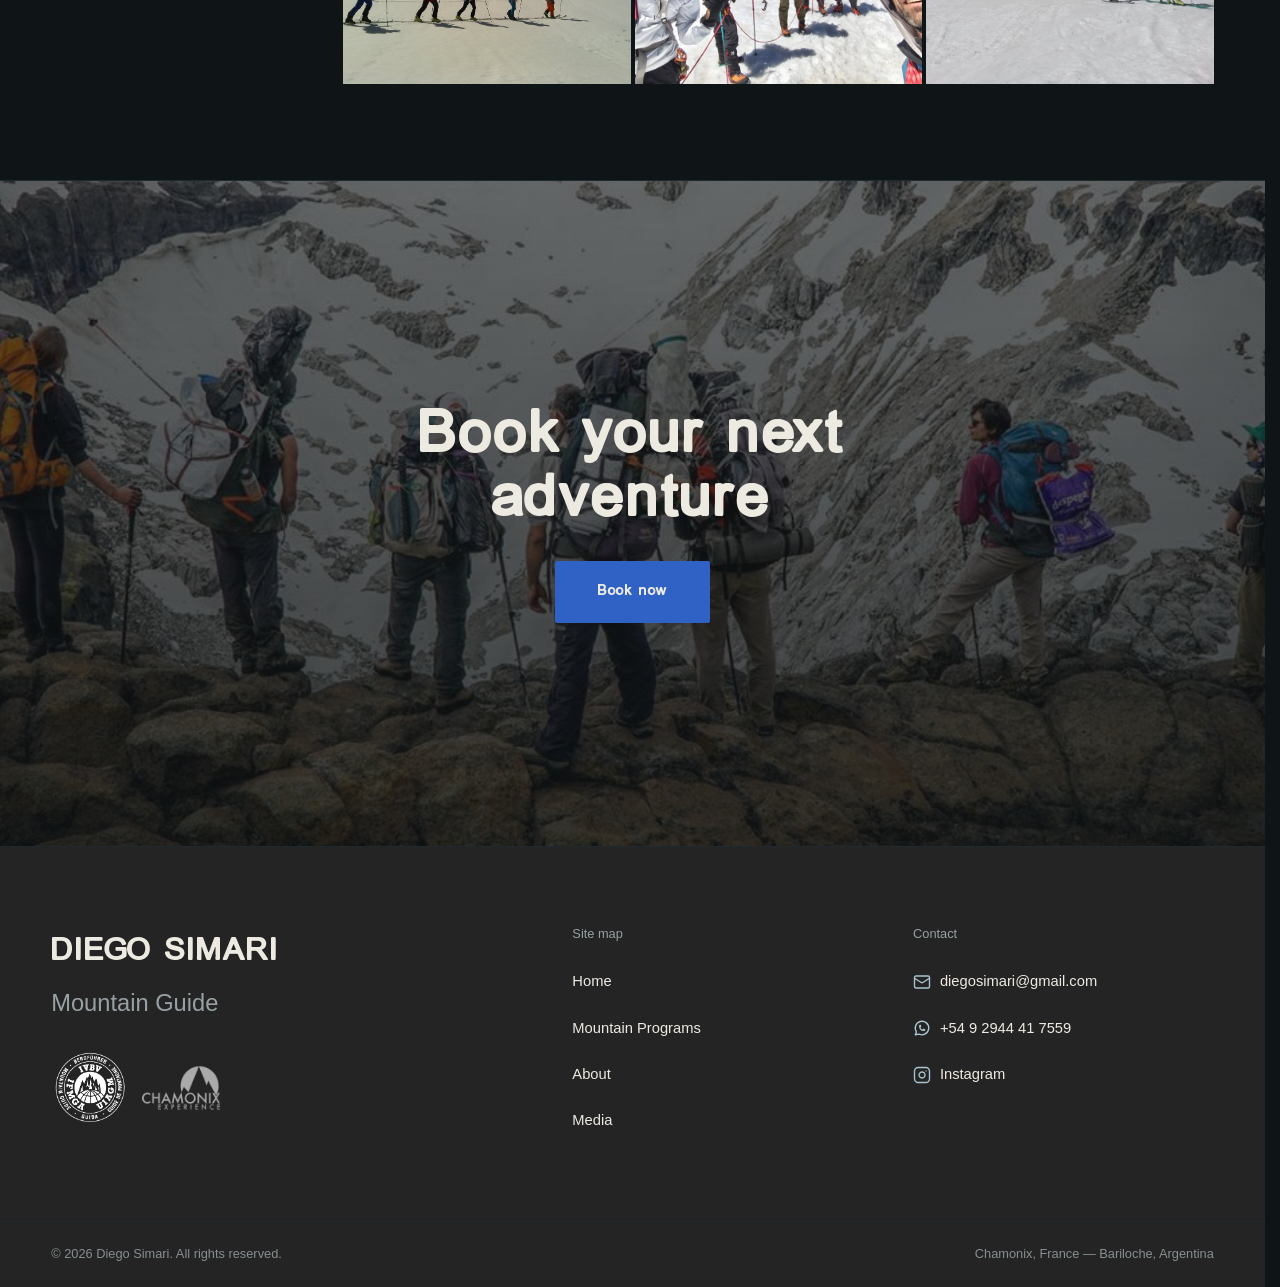
==== commit ff46ba91: "media" ====
--- a/index.html
+++ b/index.html
@@ -37,7 +37,7 @@
     <nav class="nav__links" id="navLinks" aria-label="Main">
       <a href="#guides" class="nav__link">Mountain Programs</a>
       <a href="#about" class="nav__link">About</a>
-      <a href="#videos" class="nav__link">Videos</a>
+      <a href="#videos" class="nav__link">Media</a>
       <a href="#contact" class="nav__link nav__link--cta">Contact</a>
     </nav>
 
@@ -257,7 +257,7 @@
         <a href="#home">Home</a>
         <a href="#guides">Mountain Programs</a>
         <a href="#about">About</a>
-        <a href="#videos">Videos</a>
+        <a href="#videos">Media</a>
         <!-- <a href="#contact">Contact</a> -->
       </nav>
     </div>
--- a/css/styles.css
+++ b/css/styles.css
@@ -245,6 +245,7 @@
   backdrop-filter: blur(10px);
   border-bottom: 1px solid var(--ink-3);
 }
+
 .nav__inner{
   width: 100%;
   max-width: 1400px;
@@ -390,6 +391,14 @@
   will-change: transform;
   opacity: 0.7;
 }
+
+.hero__media img {
+  width: 100%;
+  height: 100%;
+  object-fit: cover;
+  object-position: center;
+  display: block;
+}
 .hero__scrim{
   position: absolute;
   inset: 0;
@@ -459,6 +468,35 @@
   opacity: 1 !important;
 }
 
+.hero__video {
+  /* Transición ultra suave mediante cubic-bezier */
+  transition: transform 0.1s cubic-bezier(0.25, 1, 0.5, 1), opacity 0.4s ease-in-out;
+  will-change: transform;
+}
+
+/* Estado cuando se hace scroll hacia abajo (Escritorio) */
+.hero__video.is-zoomed {
+  transform: scale(1.18); /* Ajusta este valor si quieres más o menos zoom */
+}
+
+/* Adaptación para móvil: conserva el centrado absoluto y aplica el zoom */
+@media (max-width: 768px) {
+  .hero__video {
+  top: 50%;
+    left: 50%;
+    right: auto;
+    bottom: auto;
+    transform: translate(-50%, -50%) scale(1);
+    width: 82%;
+    height: 45%;
+    max-height: 380px;
+    object-fit: cover;
+  }
+
+  .hero__video.is-zoomed {
+    transform: translate(-50%, -50%) scale(1.15); /* Zoom en móvil */
+  }
+}
 
 
 /* Los textos y botones deben quedar siempre por encima del video y de la imagen */
@@ -472,15 +510,14 @@
 /* ============ ADAPTACIÓN PARA MÓVILES (PANTALLAS PEQUEÑAS) ============ */
 @media (max-width: 768px) {
   .hero__video {
-    /* En celulares reducimos los márgenes para que el video no quede demasiado pequeño */
-    top: 280px;
-    bottom: 100px;
-    left: 90px;
-    right: 120px;
-    width: calc(100% - 180px);
-    height: calc(100% - 480px);
-    
-    /* Mantiene el encuadre vertical centrado */
+    top: 53%;
+    left: 50%;
+    right: auto;
+    bottom: auto;
+    transform: translate(-50%, -50%);
+    width: 82%;
+    height: 85%;
+    max-height: 600px;
     object-fit: cover;
   }
 }
@@ -511,7 +548,7 @@
   letter-spacing: 0.08em;
 }
 .section-head__eyebrow{
-  font-size: 0.84rem;
+  font-size: 1.5rem;
   font-weight: 600;
   letter-spacing: 0.12em;
   text-transform: uppercase;
@@ -541,7 +578,7 @@
 /* ==========================================================================
    GUIADAS — grid + modal
    ========================================================================== */
-.guiadas{ background: var(--ink); }
+.guiadas{ background: var(--ink); margin-top: 20px;}
 
 .guide-grid{
   max-width: 1400px;
@@ -795,7 +832,7 @@
   max-width: 640px;
 }
 .about__eyebrow{
-  font-size: 0.84rem;
+  font-size: 1.5rem;
   font-weight: 600;
   letter-spacing: 0.12em;
   text-transform: uppercase;
@@ -1089,6 +1126,15 @@
   color: var(--ember); /* Cambia el color del icono al pasar el ratón */
 }
 
+footer .reveal,
+footer .reveal-up,
+footer .reveal-fade {
+  opacity: 1 !important;
+  transform: none !important;
+  filter: none !important;
+  transition: none !important;
+}
+
 @media (max-width: 900px){
   .footer__top{ grid-template-columns: 1fr 1fr; }
 }
@@ -1096,6 +1142,7 @@
   .footer__top{ grid-template-columns: 1fr; }
   .footer__bottom{ flex-direction: column; }
 }
+
 
 /* ==========================================================================
    SCROLL REVEAL (single restrained pattern, headings only)
@@ -1470,6 +1517,12 @@
   width: 100%;
   height: 100%;
   object-fit: cover;
+}
+
+@media (max-width: 768px) {
+  .ph--about{
+    object-position: center top;
+  }
 }
 
 /* --- Bloqueo de scroll de fondo cuando hay overlay abierto ------------- */
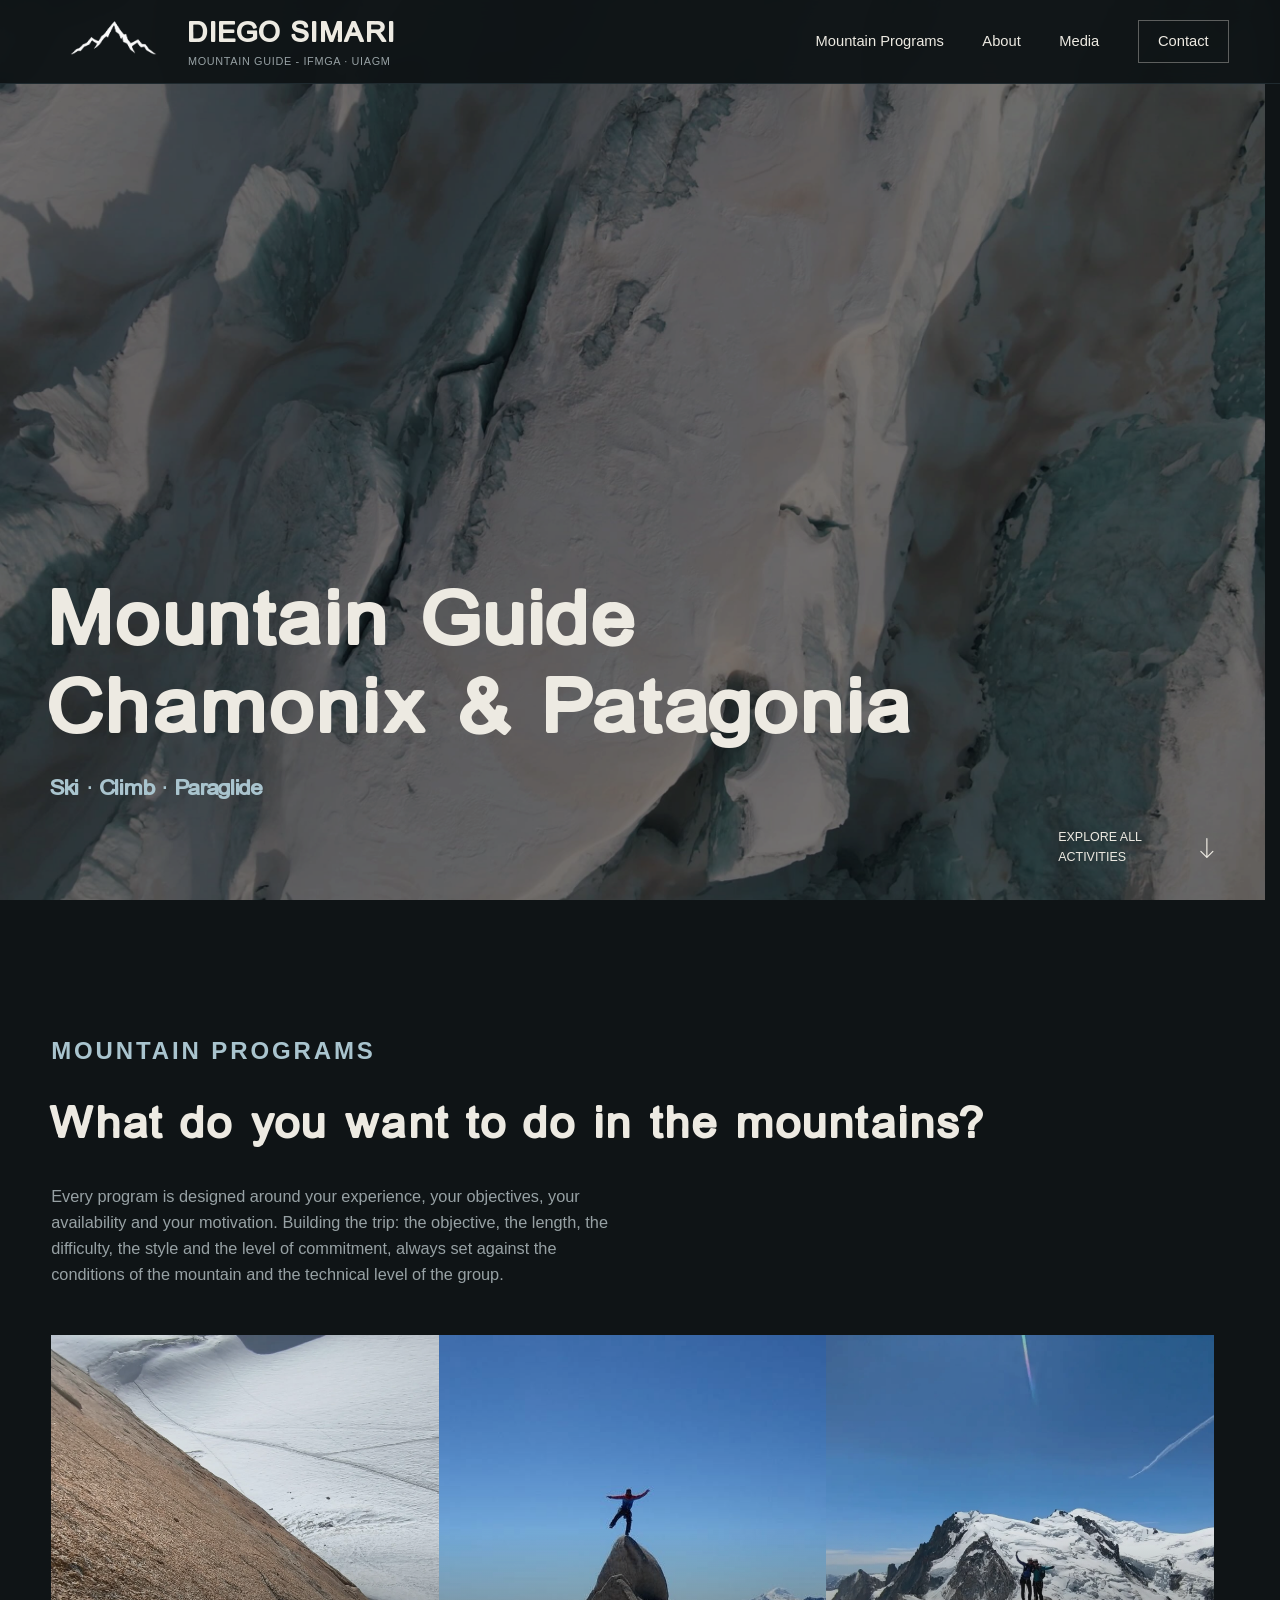
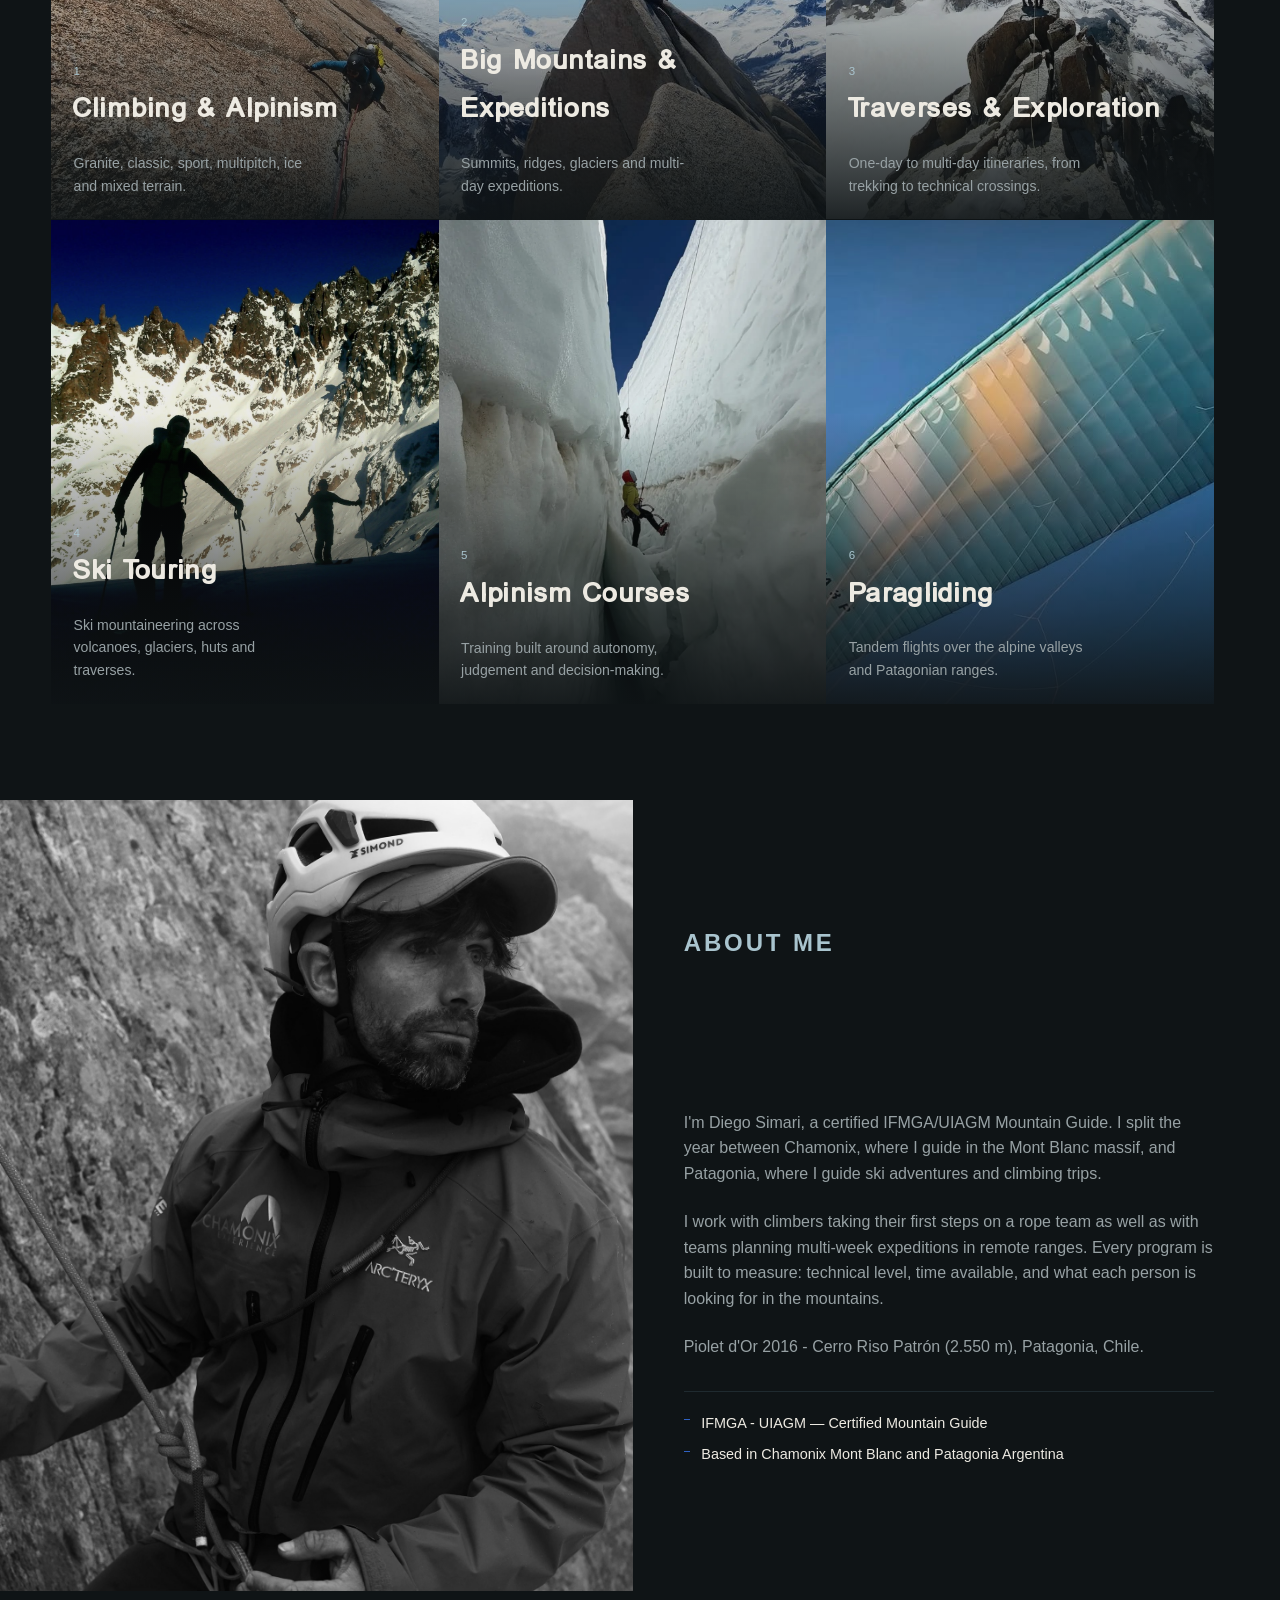
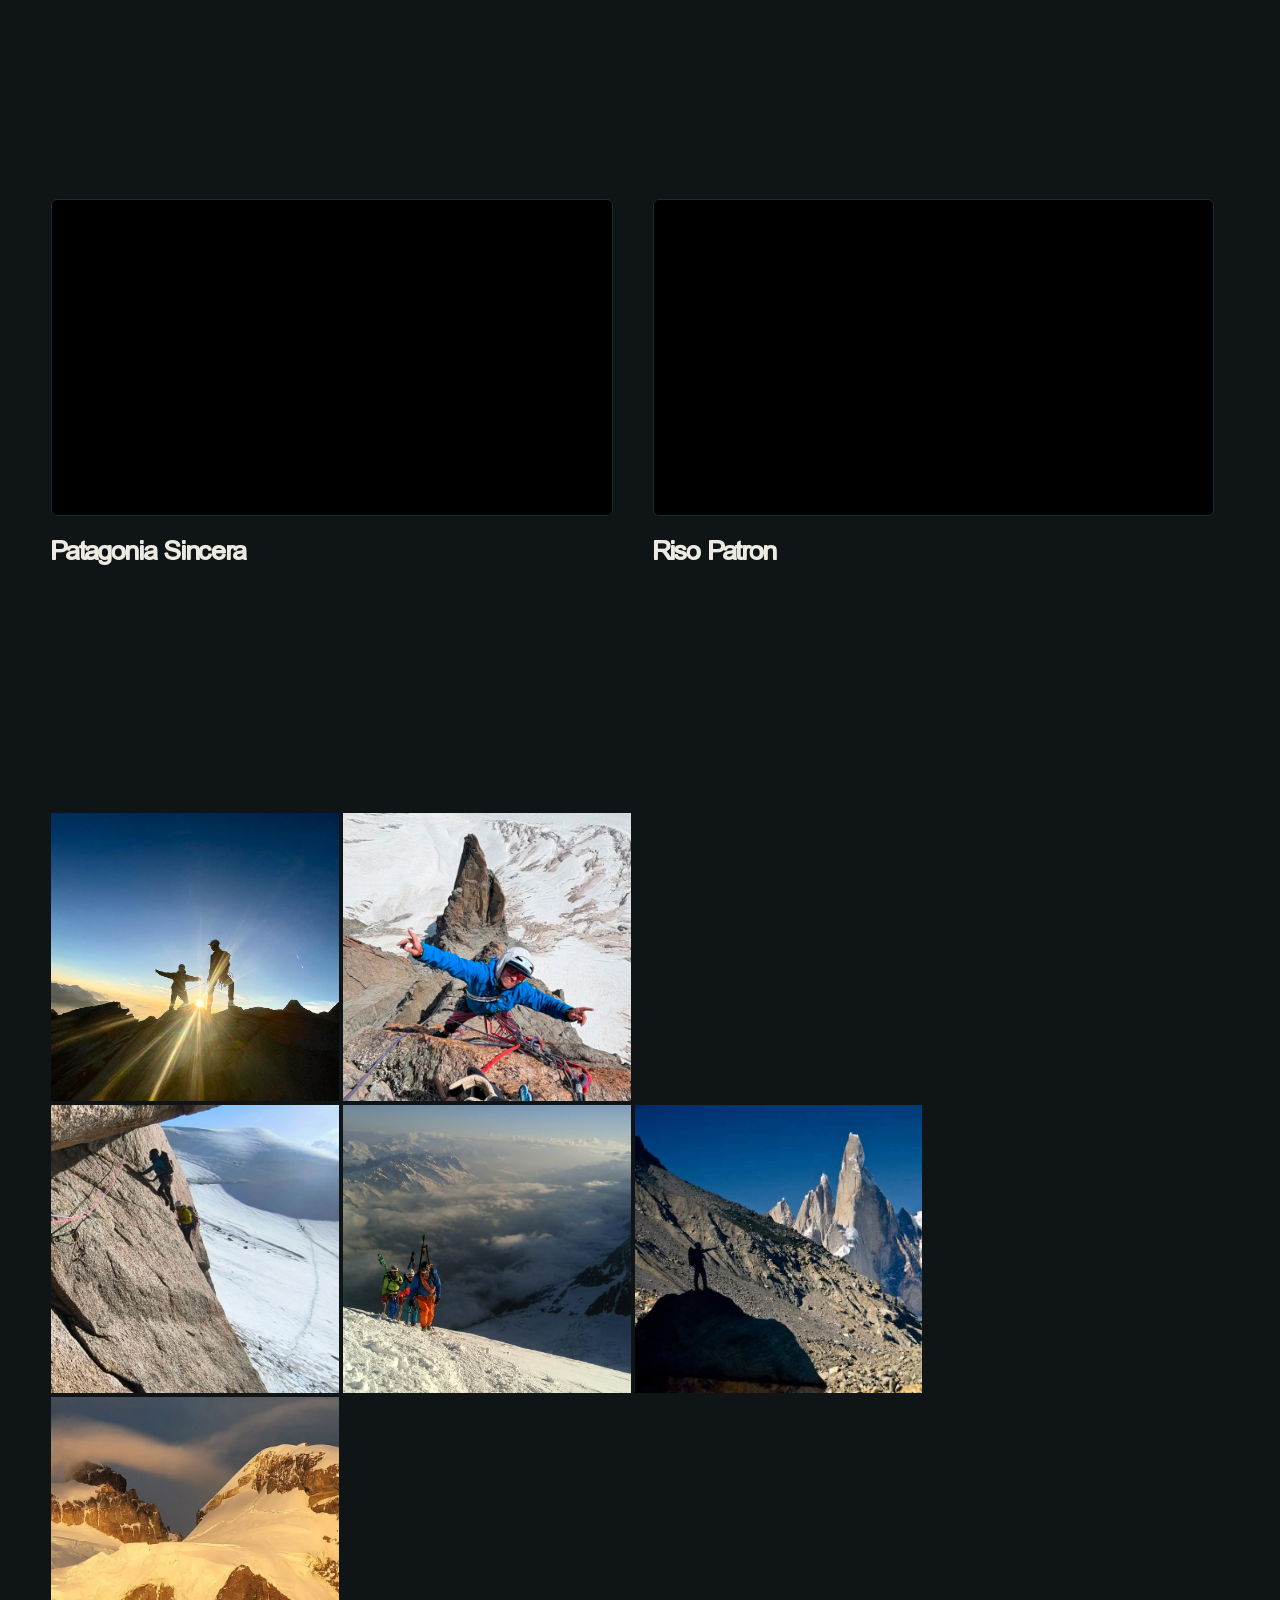
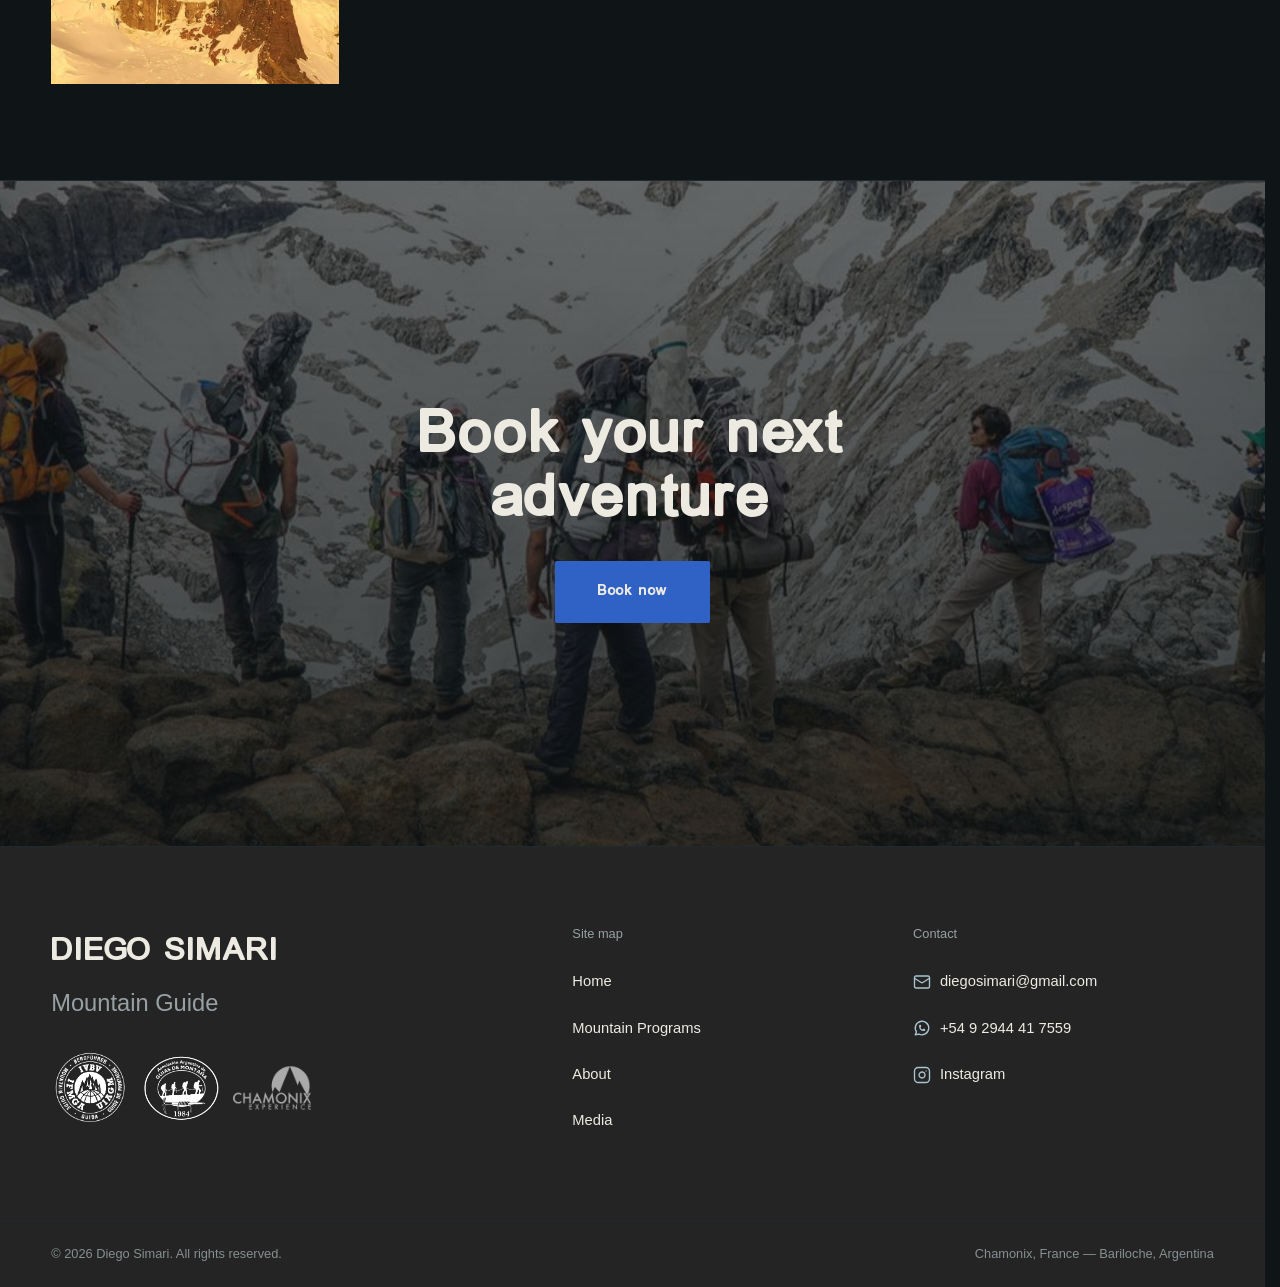
==== commit 4044be5a: "logo update" ====
--- a/index.html
+++ b/index.html
@@ -245,6 +245,7 @@
       <div class="footer__logos">
         <!-- REEMPLAZAR: logo del guía y logos oficiales IFMGA / UIAGM -->
         <img class="ph ph--logo" src="images/logoguide.png" alt="Guide logo">
+        <img class="ph ph--logo" src="images/logoguidearg.png" alt="Guide Arg logo">
         <img class="ph ph--logo" src="images/chamex.png" alt="Chamex logo">
         <!-- <div class="ph ph--logo" data-ph-label="IFMGA logo"></div>
         <div class="ph ph--logo" data-ph-label="UIAGM logo"></div> -->
